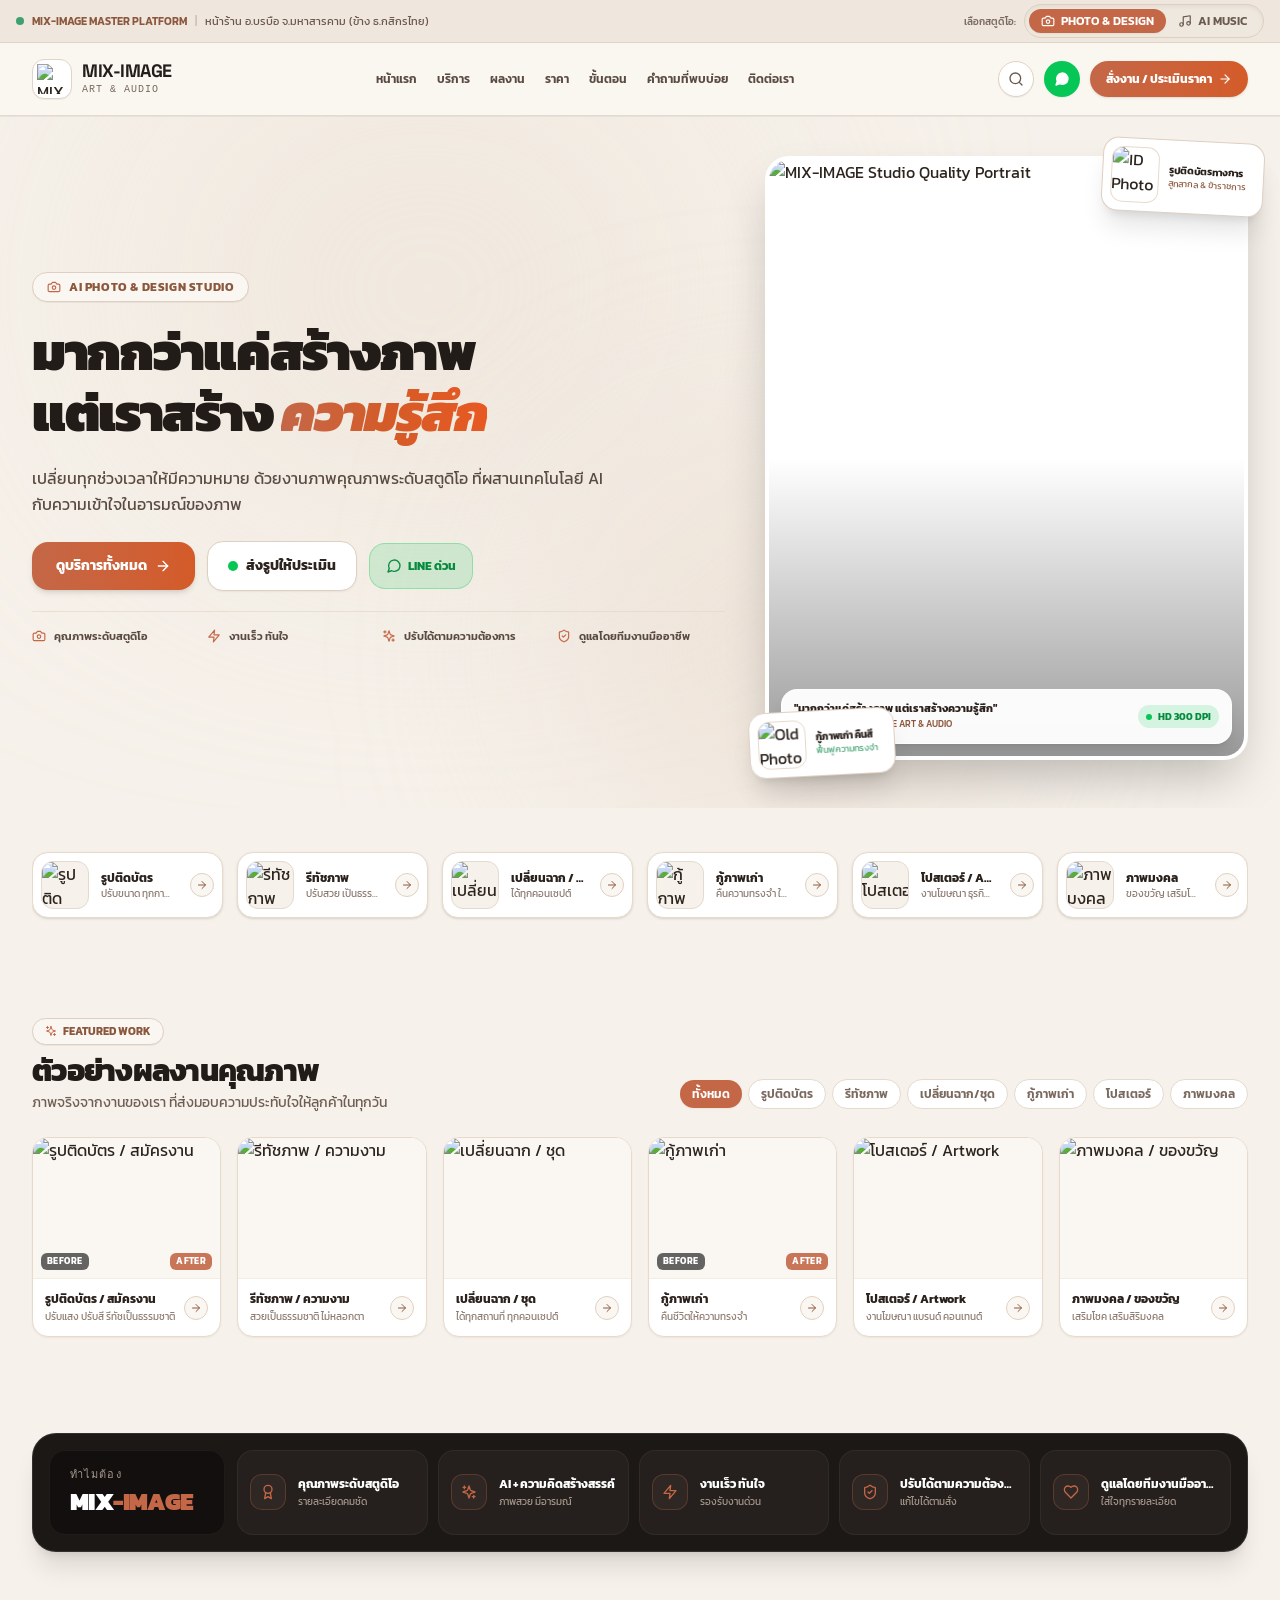
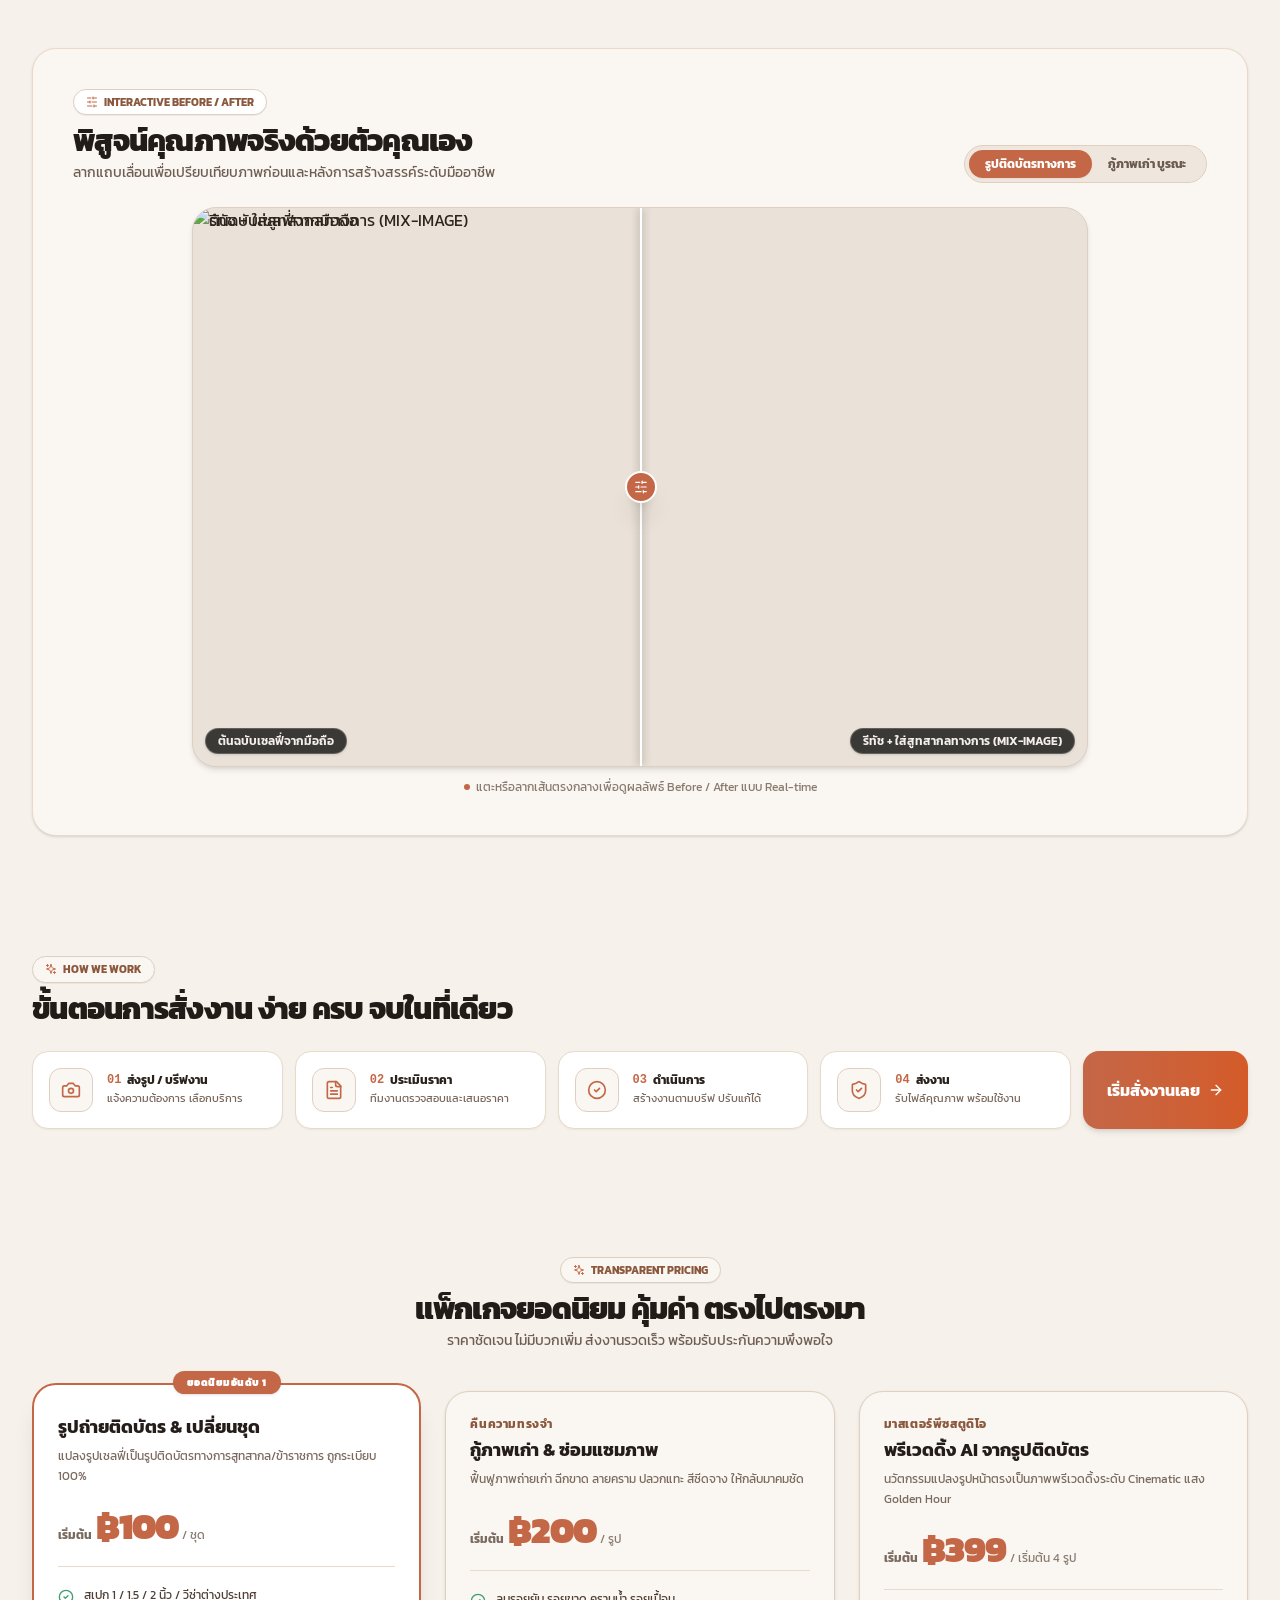
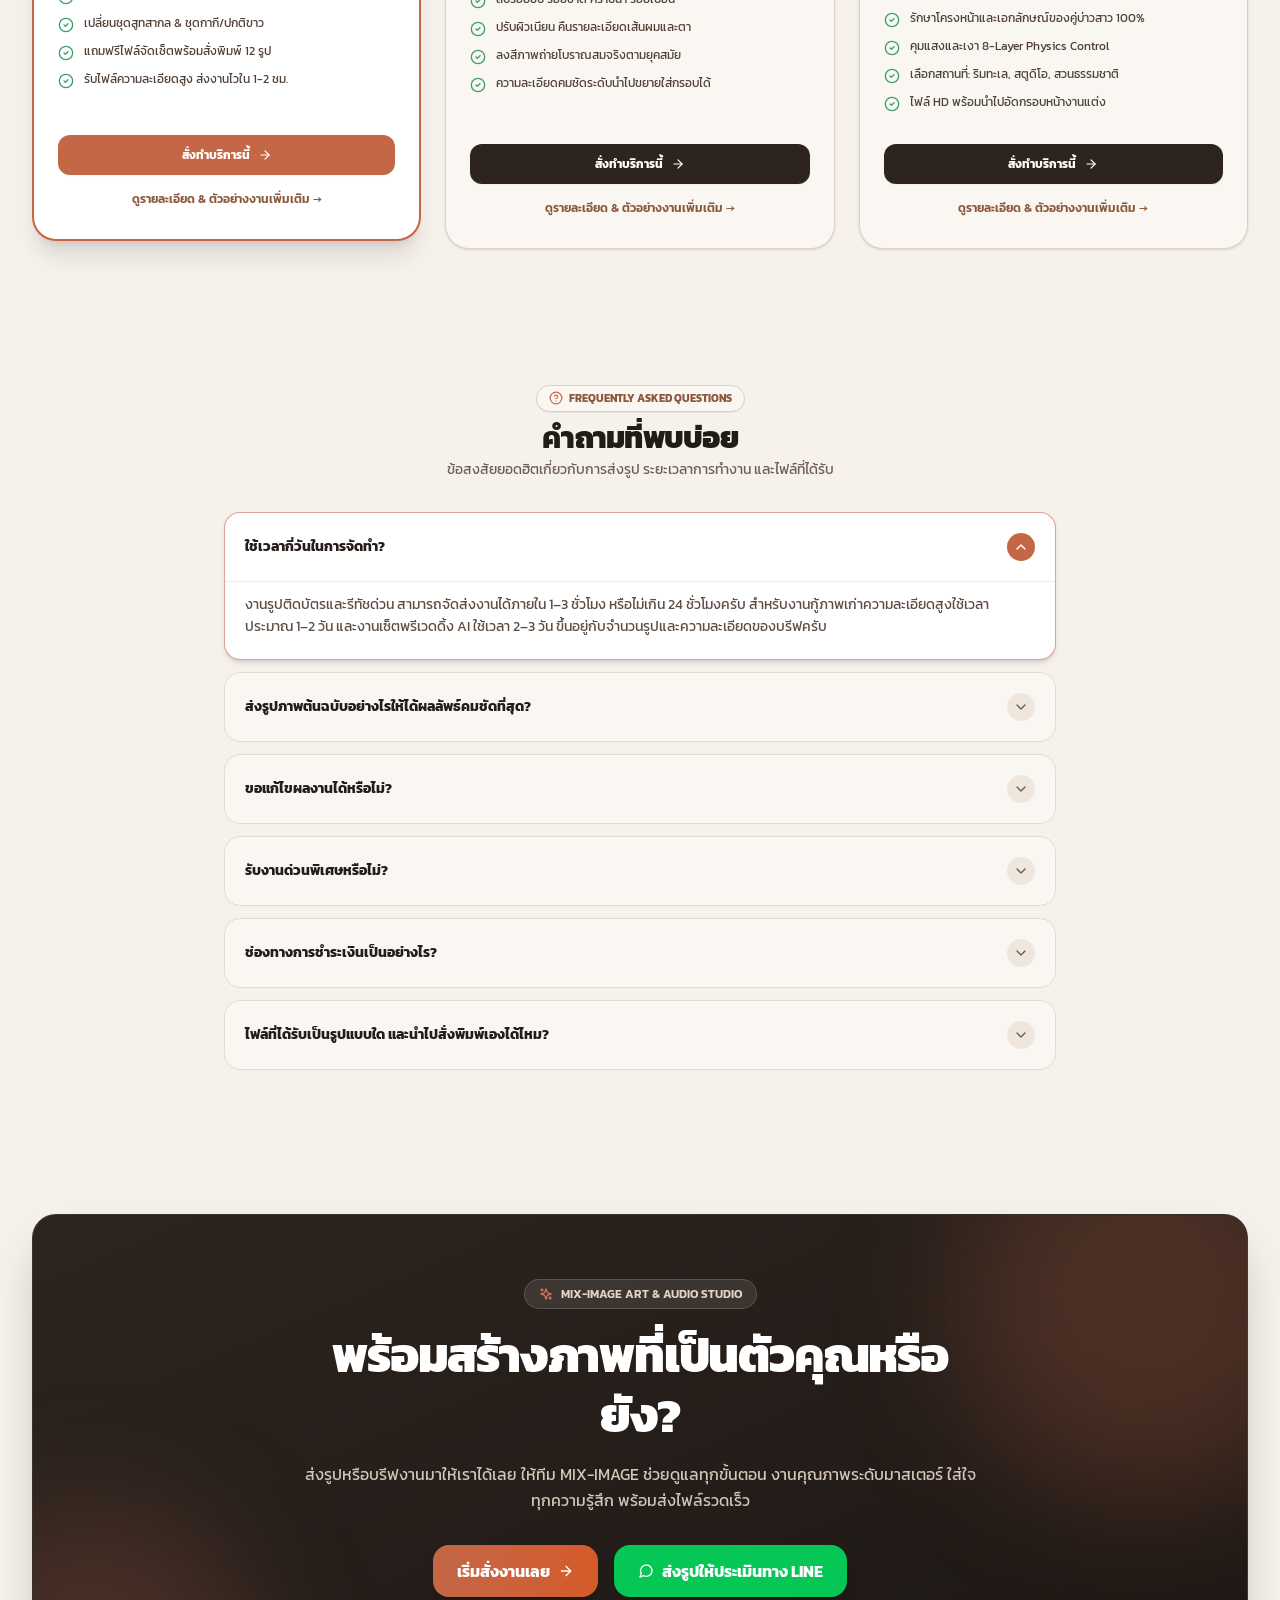
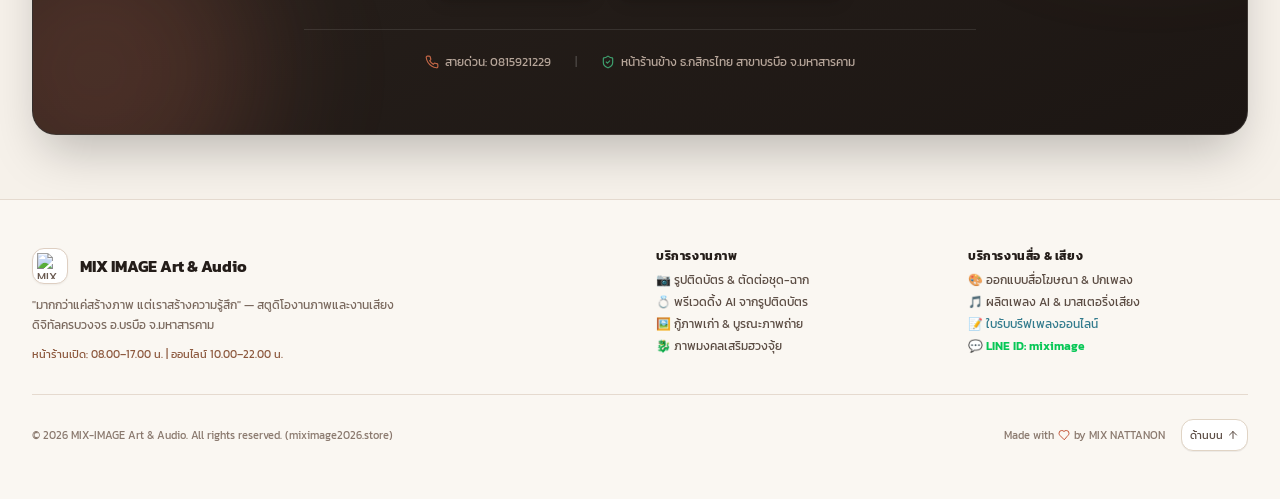
==== index.html @ 6b7f4806 "UI/UX Redesign: Master Brand, Photo & Design Warm Studio, Exposed Product Switcher, Mobile Bottom Na" ====
<!doctype html>
<html lang="th" class="scroll-smooth">
  <head>
    <meta charset="UTF-8" />
    <meta name="viewport" content="width=device-width, initial-scale=1.0" />
    <link rel="icon" type="image/png" href="/favicon.png" />
    <link rel="canonical" href="https://miximage2026.store/" />
    
    <!-- Google tag (gtag.js) -->
    <script async src="https://www.googletagmanager.com/gtag/js?id=G-PFB9WFQ5WP"></script>
    <script>
      window.dataLayer = window.dataLayer || [];
      function gtag(){dataLayer.push(arguments);}
      gtag('js', new Date());

      gtag('config', 'G-PFB9WFQ5WP');
    </script>
    
    <title>MIX-IMAGE Art & Audio | รูปติดบัตร รีทัช กู้ภาพเก่า ทำเพลง AI</title>
    <meta
      name="description"
      content="MIX-IMAGE Art & Audio รับทำรูปติดบัตรออนไลน์ รีทัช กู้ภาพเก่า เปลี่ยนฉาก เปลี่ยนชุด ภาพมงคล ปกเพลง และทำเพลง AI เชิงพาณิชย์ 100% โดย มิก ณัฐนนท์ อ.บรบือ จ.มหาสารคาม"
    />
    <meta
      name="keywords"
      content="รูปติดบัตรออนไลน์, รีทัชภาพ, กู้ภาพเก่า, เปลี่ยนฉาก, เปลี่ยนชุด, ภาพมงคล, ปกเพลง, ทำเพลง AI, MIX-IMAGE Art & Audio, มิก ณัฐนนท์"
    />
    <meta name="author" content="ณัฐนนท์ วงศ์กาไสย (MIX NATTANON)" />

    <!-- Open Graph / Facebook -->
    <meta property="og:type" content="website" />
    <meta property="og:url" content="https://miximage2026.store/" />
    <meta property="og:title" content="MIX-IMAGE Art & Audio — ภาพสวยพร้อมขาย งานเสียงพร้อมใช้" />
    <meta
      property="og:description"
      content="รับทำรูปติดบัตรออนไลน์ รีทัช กู้ภาพเก่า ภาพมงคล ปกเพลง และเพลง AI พร้อมส่งไฟล์ออนไลน์ งานคุณภาพระดับมาสเตอร์"
    />
    <meta property="og:image" content="https://miximage2026.store/assets/mix-og-preview.jpg" />
    <meta property="og:image:secure_url" content="https://miximage2026.store/assets/mix-og-preview.jpg" />
    <meta property="og:image:type" content="image/jpeg" />
    <meta property="og:image:width" content="1200" />
    <meta property="og:image:height" content="630" />
    <meta property="og:image:alt" content="MIX-IMAGE Art & Audio สร้างภาพ แต่งรูป ทำเพลง AI" />

    <!-- Twitter -->
    <meta name="twitter:card" content="summary_large_image" />
    <meta name="twitter:title" content="MIX-IMAGE Art & Audio | รูปติดบัตร รีทัช กู้ภาพเก่า ทำเพลง AI" />
    <meta
      name="twitter:description"
      content="งานภาพพร้อมใช้ เริ่ม 100 บาท พร้อมบริการเพลง AI เชิงพาณิชย์ 100% ตามบรีฟ"
    />
    <meta name="twitter:image" content="https://miximage2026.store/assets/mix-og-preview.jpg" />

    <!-- Fonts -->
    <link rel="preconnect" href="https://fonts.googleapis.com" />
    <link rel="preconnect" href="https://fonts.gstatic.com" crossorigin />
    <link
      href="https://fonts.googleapis.com/css2?family=Kanit:ital,wght@0,300;0,400;0,500;0,600;0,700;1,300;1,400&family=Space+Grotesk:wght@400;500;600;700&display=swap"
      rel="stylesheet"
    />

    <!-- Google tag (gtag.js) -->
    <script async src="https://www.googletagmanager.com/gtag/js?id=G-7B8QKTYGMJ"></script>
    <script>
      window.dataLayer = window.dataLayer || [];
      function gtag(){dataLayer.push(arguments);}
      gtag('js', new Date());
      gtag('config', 'G-7B8QKTYGMJ');
    </script>

    <!-- Schema.org Local Business & Studio Structured Data -->
    <script type="application/ld+json">
    {
      "@context": "https://schema.org",
      "@type": "LocalBusiness",
      "name": "MIX IMAGE Art & Audio Studio",
      "alternateName": "ร้านถ่ายเอกสารพิศ บรบือ",
      "image": "https://miximage2026.store/assets/mix-og-preview.jpg",
      "logo": "https://miximage2026.store/assets/logo-m-solid.png",
      "@id": "https://miximage2026.store/#studio",
      "url": "https://miximage2026.store",
      "telephone": "+66815912129",
      "priceRange": "฿100 - ฿4900",
      "address": {
        "@type": "PostalAddress",
        "streetAddress": "ข้าง ธนาคารกสิกรไทย สาขาบรบือ",
        "addressLocality": "อำเภอบรบือ",
        "addressRegion": "มหาสารคาม",
        "postalCode": "44130",
        "addressCountry": "TH"
      },
      "geo": {
        "@type": "GeoCoordinates",
        "latitude": 16.041440440179915,
        "longitude": 103.11919167575981
      },
      "openingHoursSpecification": [
        {
          "@type": "OpeningHoursSpecification",
          "dayOfWeek": ["Monday", "Tuesday", "Wednesday", "Thursday", "Friday", "Saturday", "Sunday"],
          "opens": "08:00",
          "closes": "17:00"
        }
      ],
      "sameAs": [
        "https://www.facebook.com/miximage2026/",
        "https://www.youtube.com/@MIXNATTANON",
        "https://line.me/ti/p/~miximage"
      ]
    }
    </script>
    <script type="module" crossorigin src="/assets/index-D6raomZl.js"></script>
    <link rel="stylesheet" crossorigin href="/assets/index-CEVVX1X1.css">
  </head>
  <body class="bg-neutral-950 text-neutral-100 font-['Kanit',sans-serif] antialiased selection:bg-amber-500 selection:text-black min-h-screen">
    <div id="root"></div>
  </body>
</html>
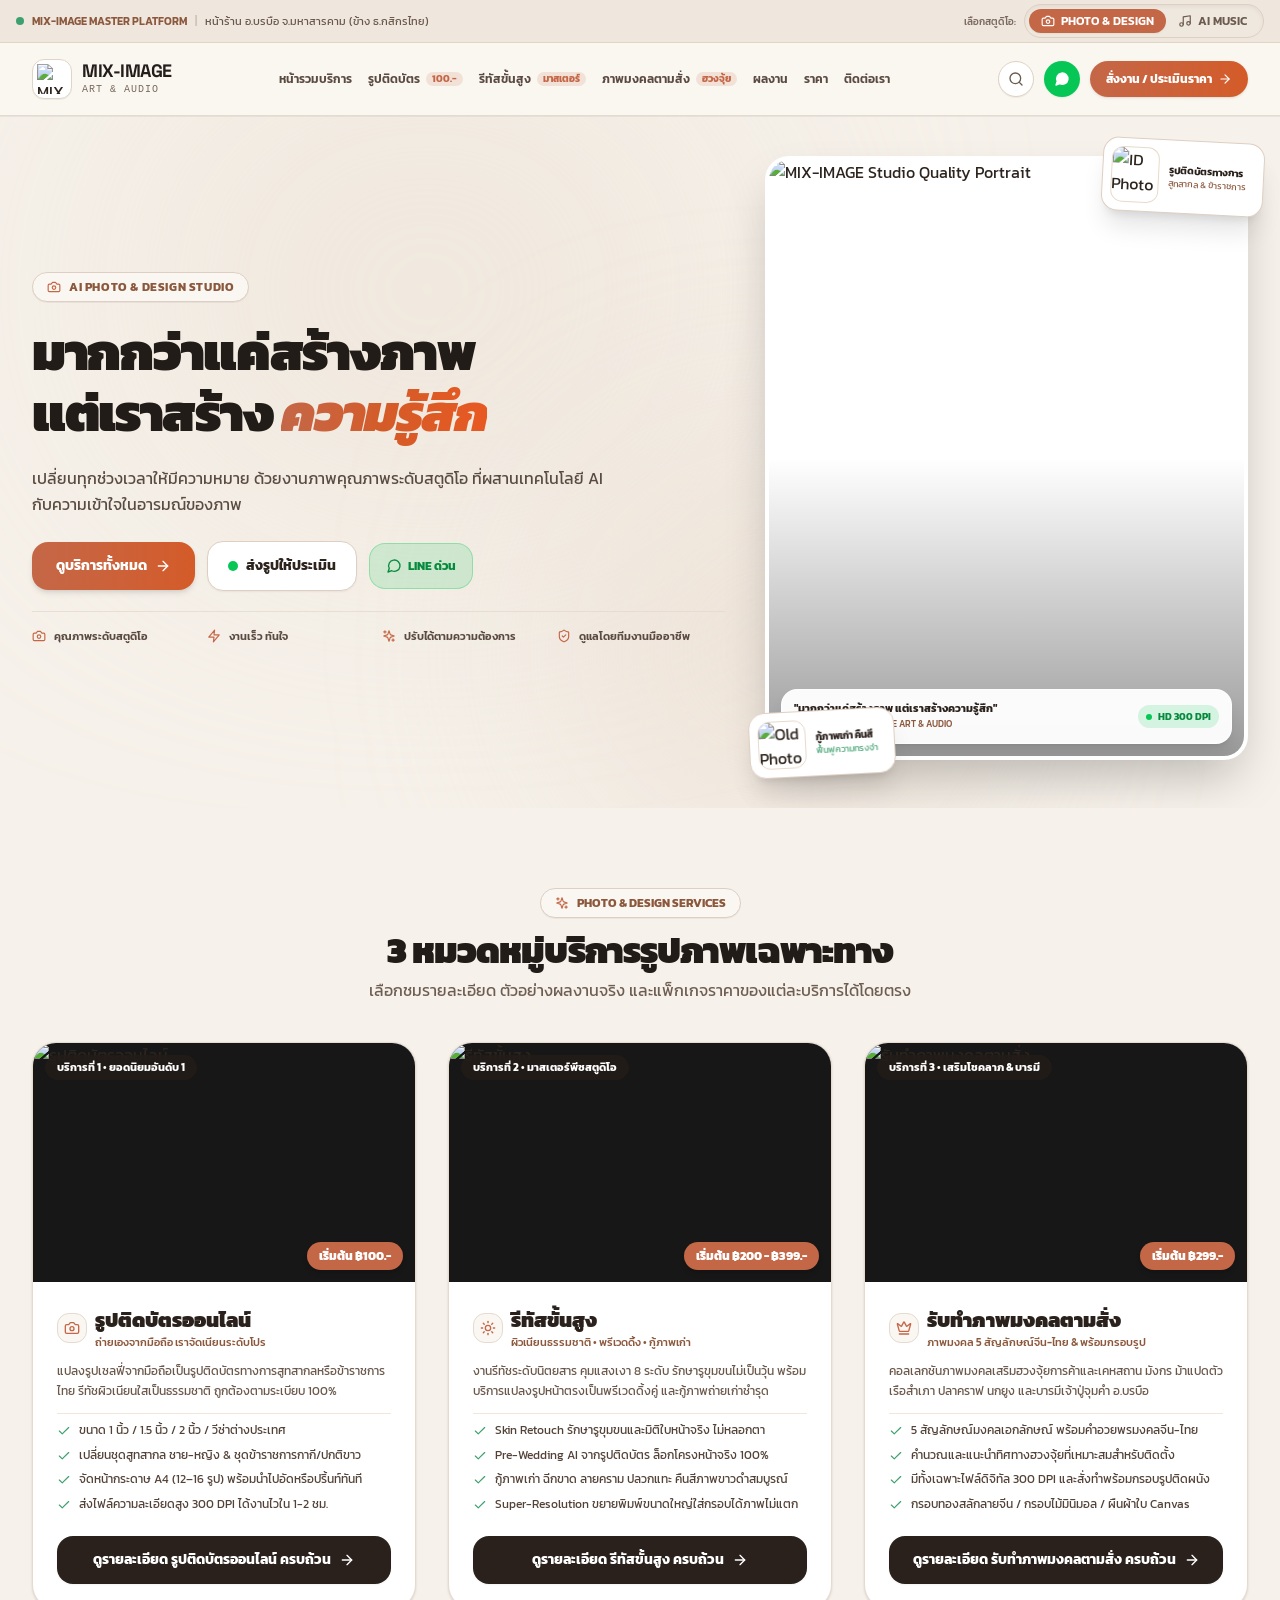
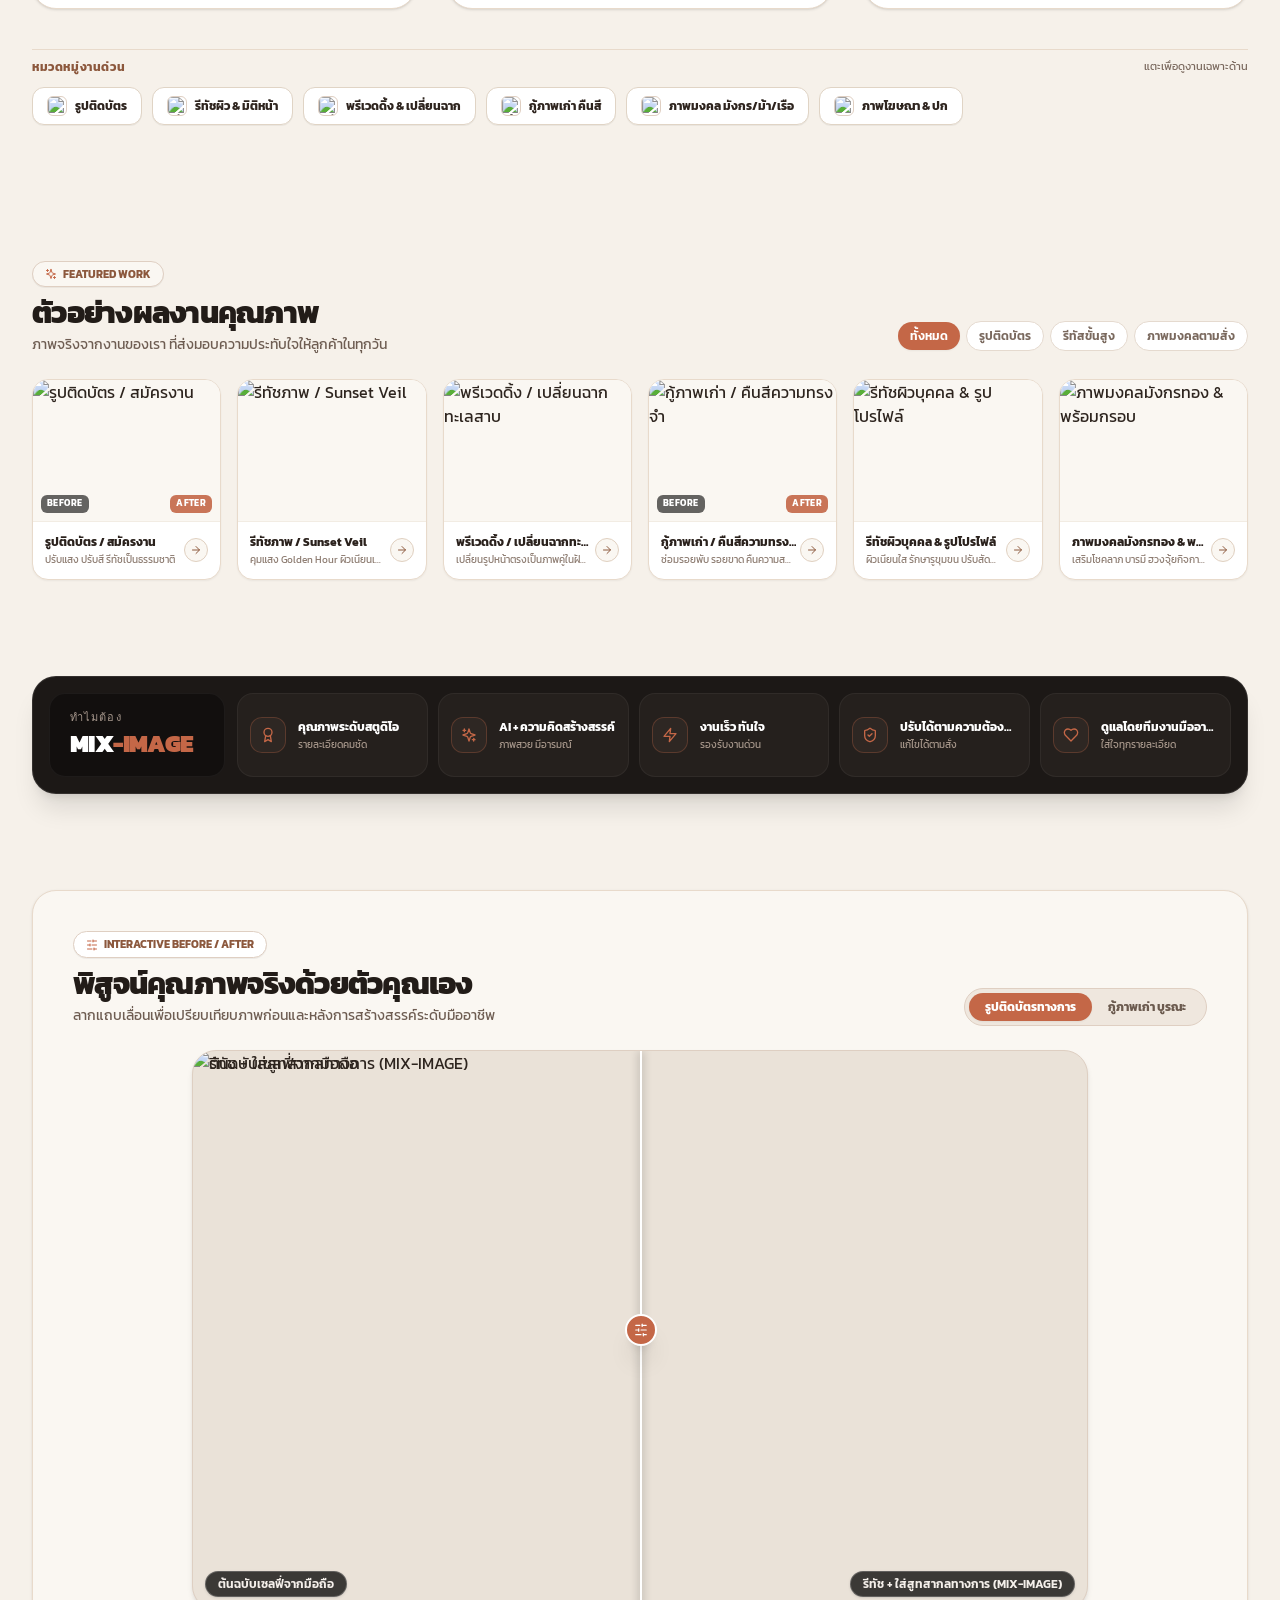
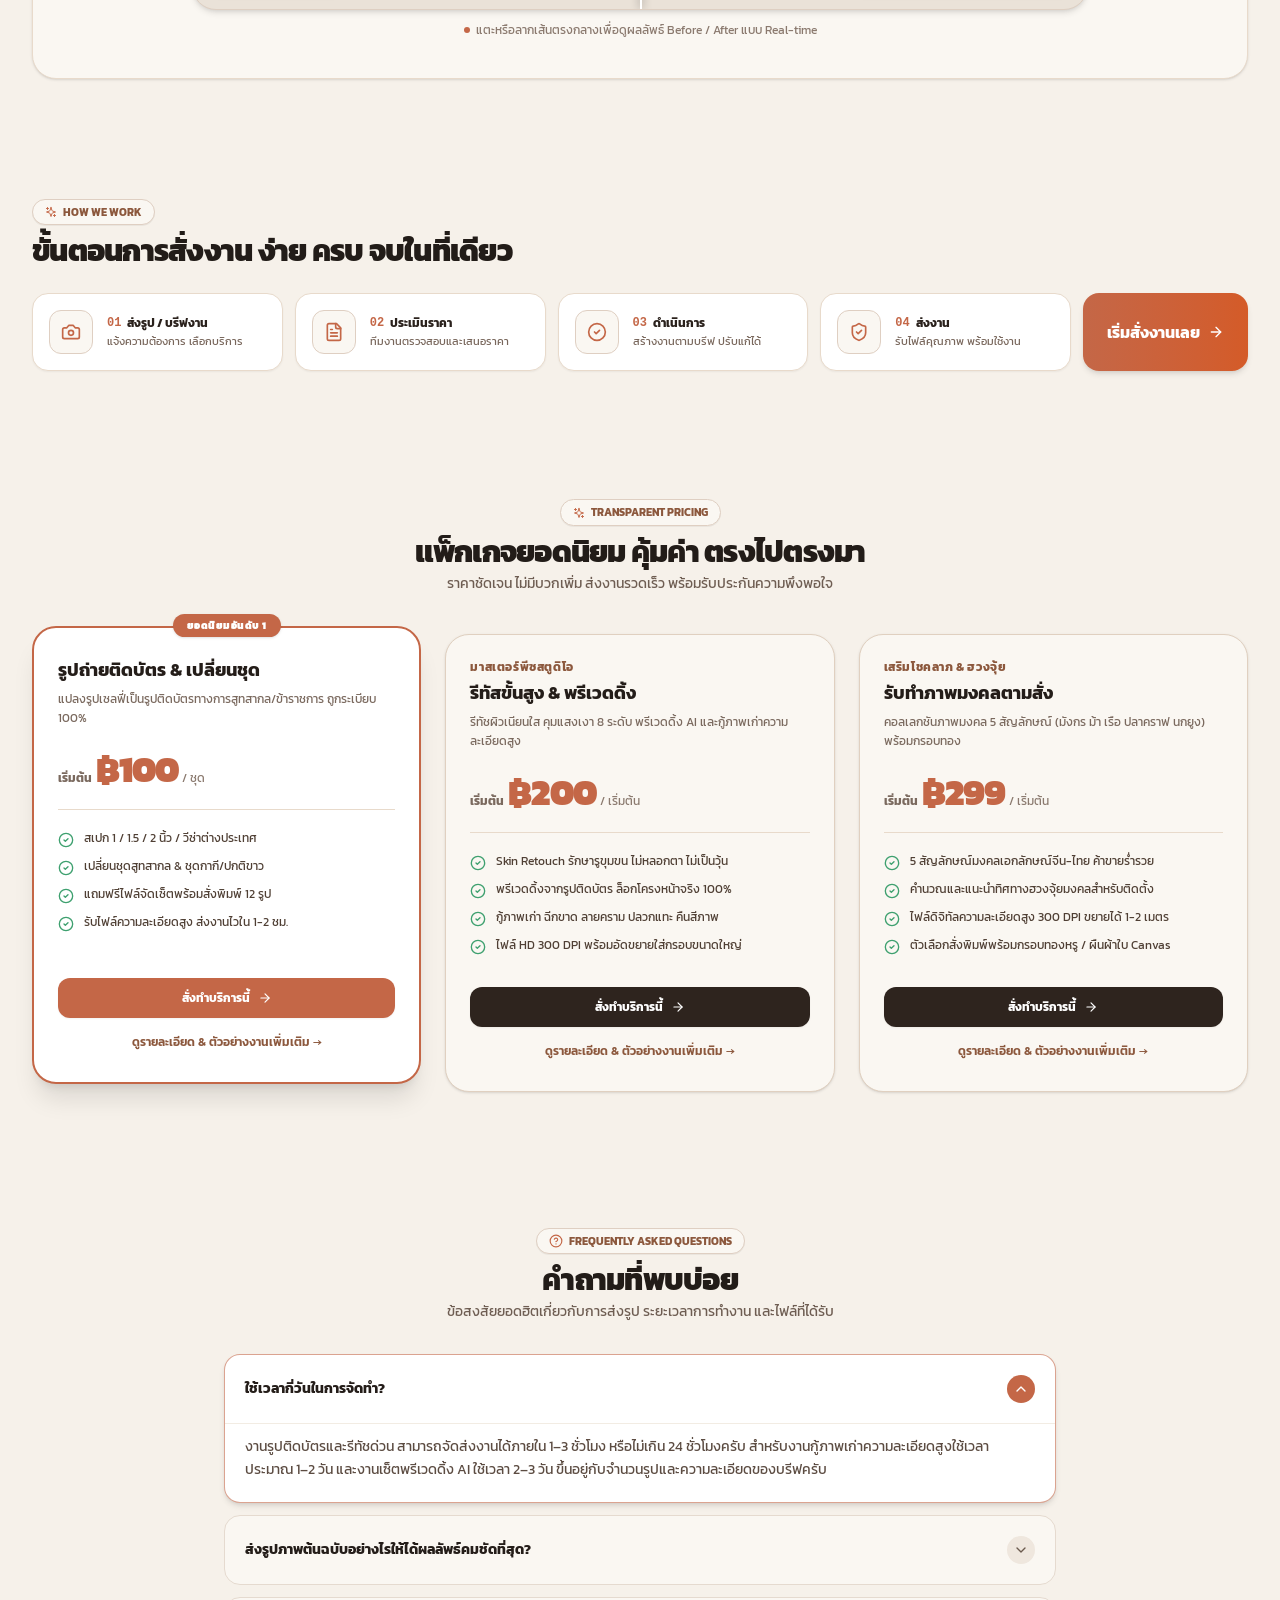
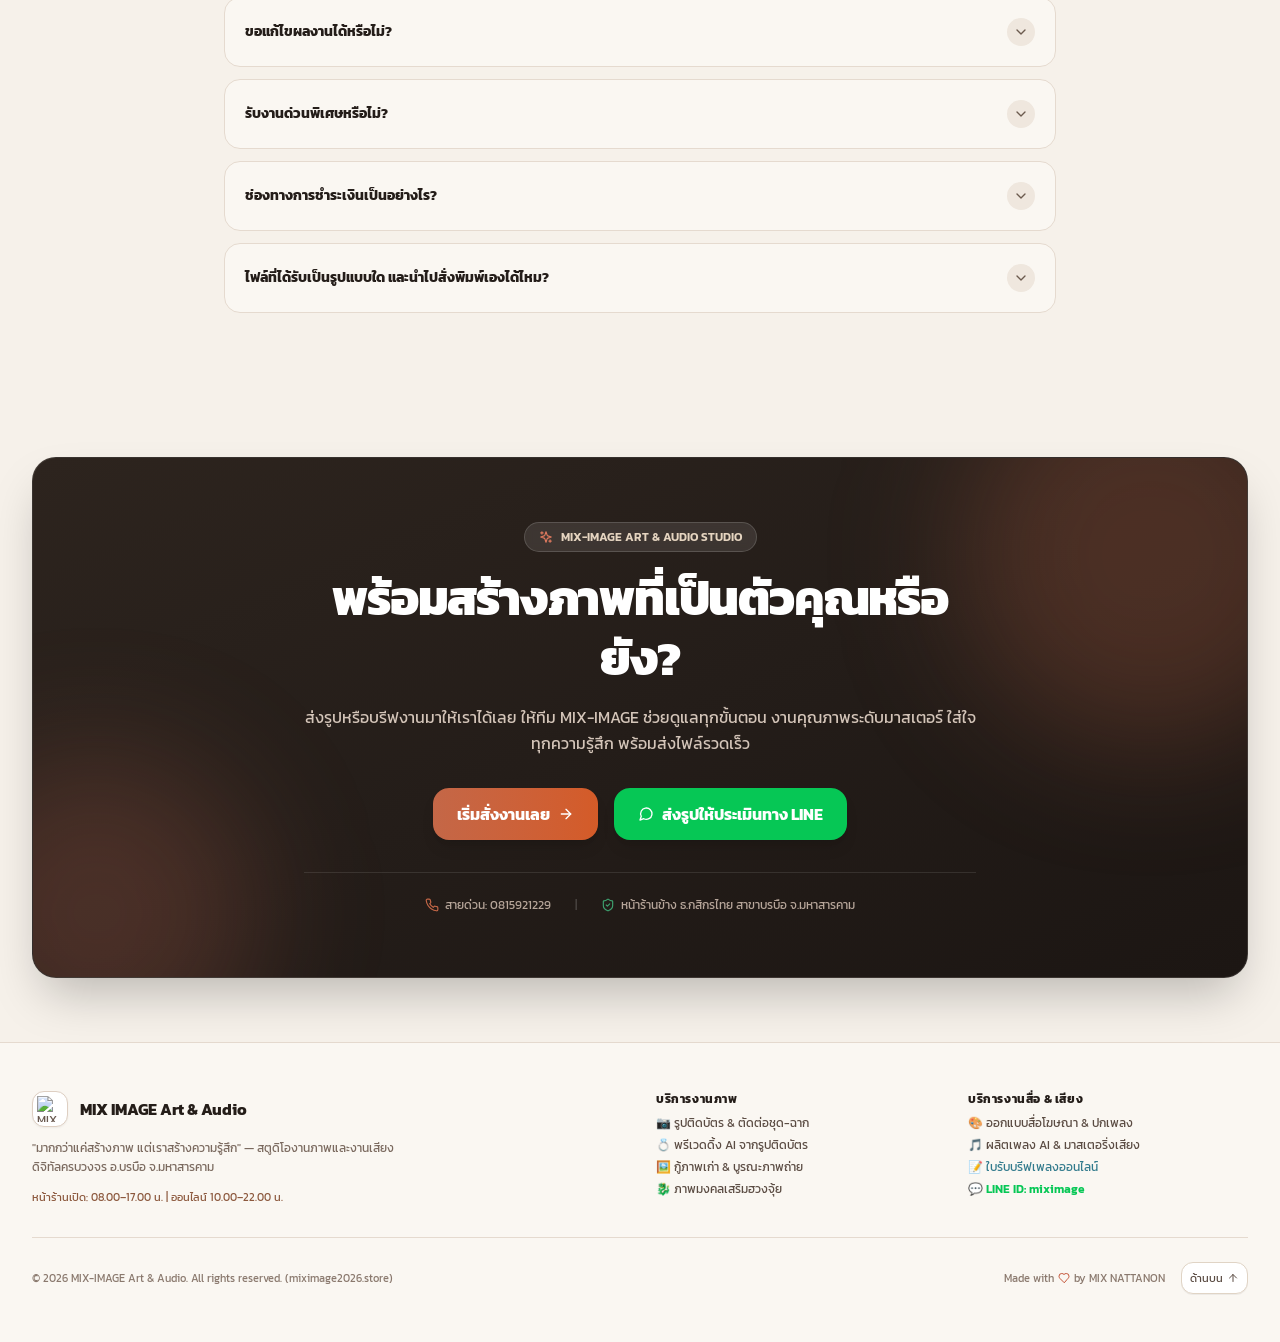
==== commit 3b609493: "UI/UX Redesign: Master Brand, Photo & Design Warm Studio, Exposed Product Switcher, Mobile Bottom Na" ====
--- a/index.html
+++ b/index.html
@@ -109,8 +109,8 @@
       ]
     }
     </script>
-    <script type="module" crossorigin src="/assets/index-D6raomZl.js"></script>
-    <link rel="stylesheet" crossorigin href="/assets/index-CEVVX1X1.css">
+    <script type="module" crossorigin src="/assets/index-CBvgroJ6.js"></script>
+    <link rel="stylesheet" crossorigin href="/assets/index-CZD-I6W2.css">
   </head>
   <body class="bg-neutral-950 text-neutral-100 font-['Kanit',sans-serif] antialiased selection:bg-amber-500 selection:text-black min-h-screen">
     <div id="root"></div>
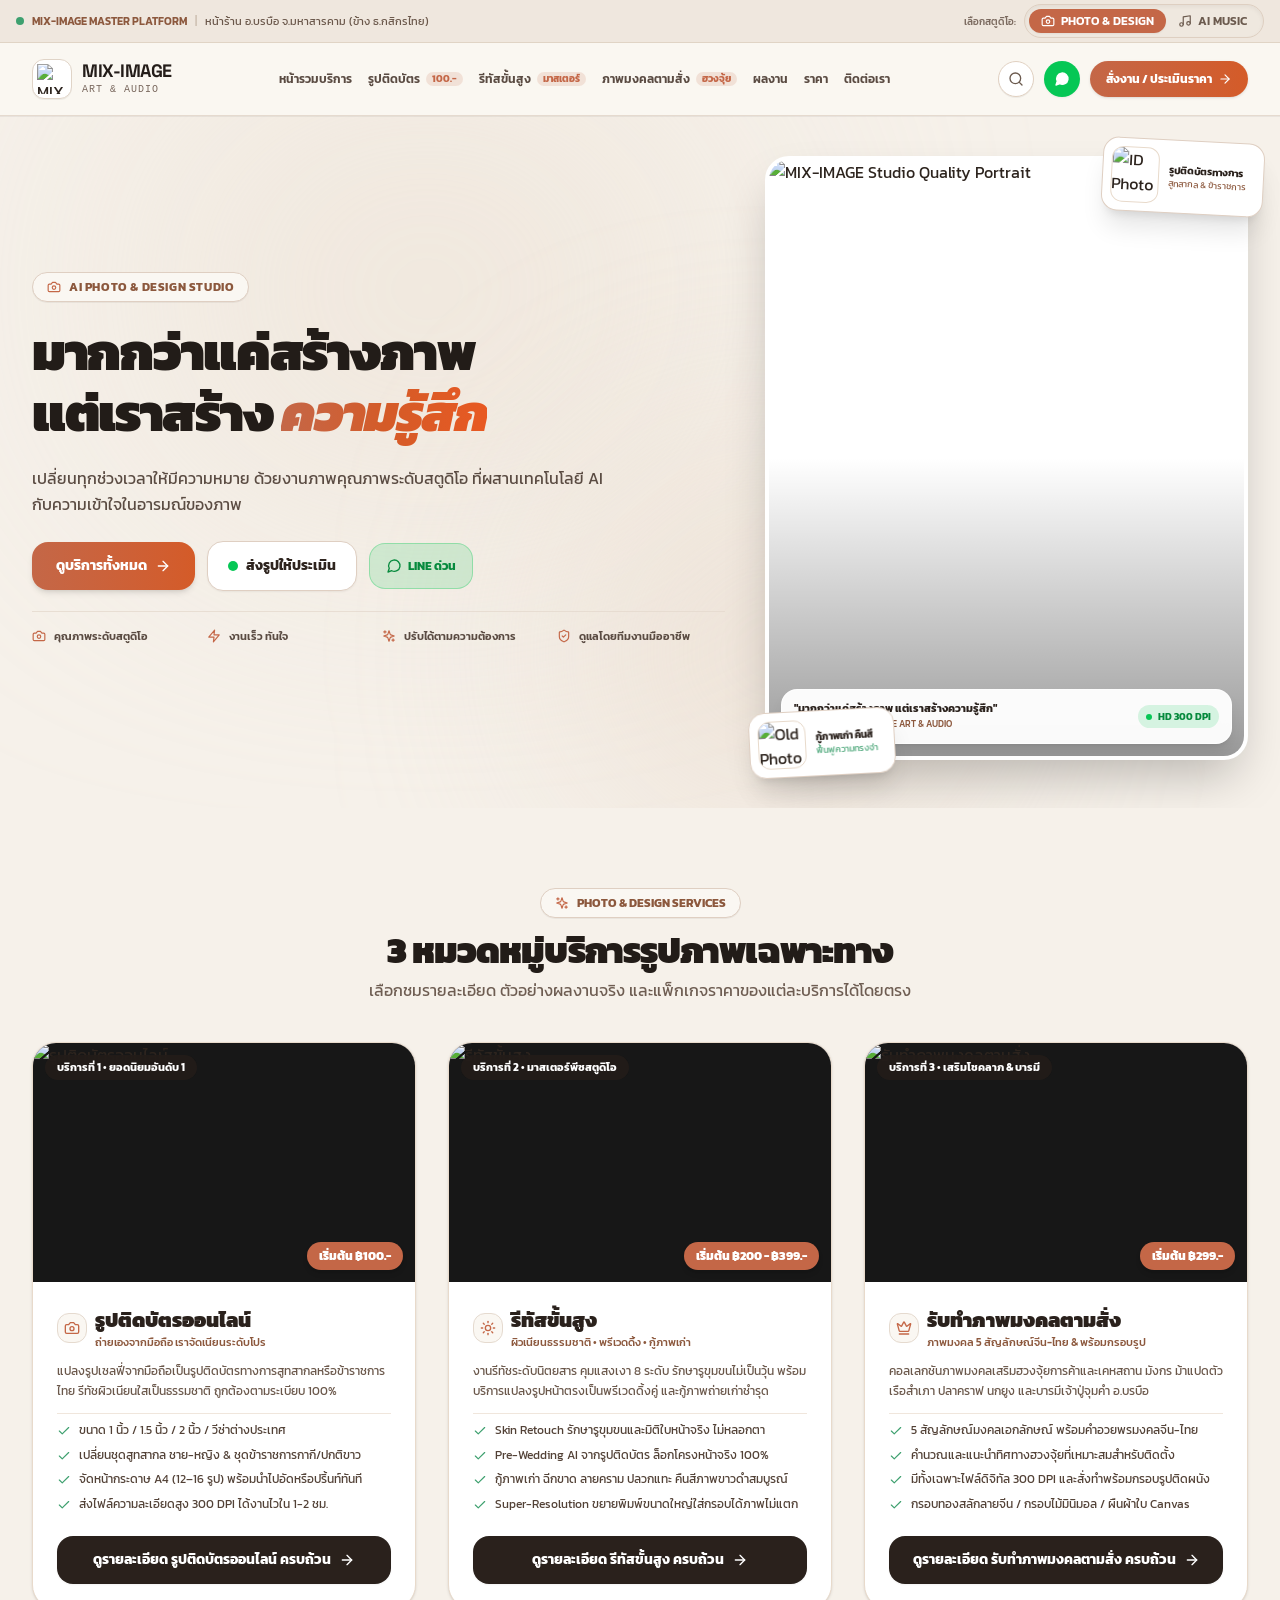
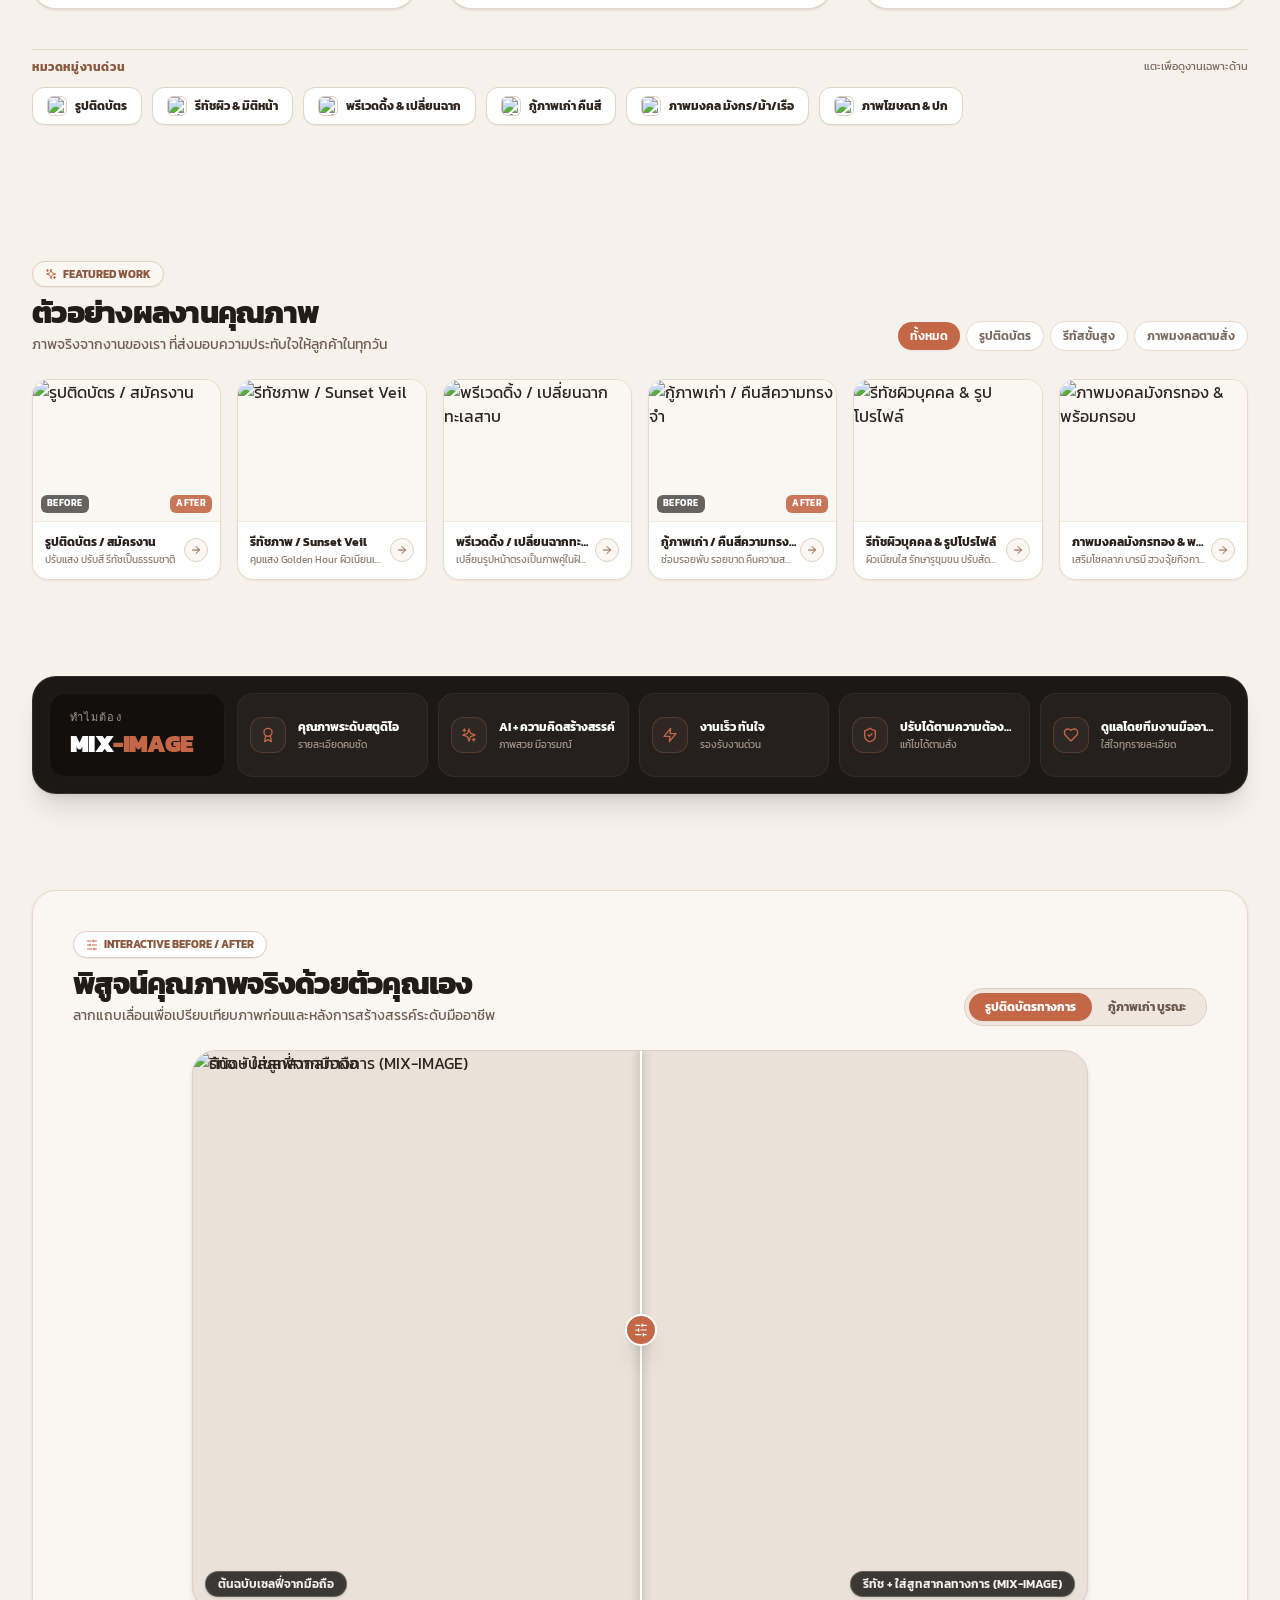
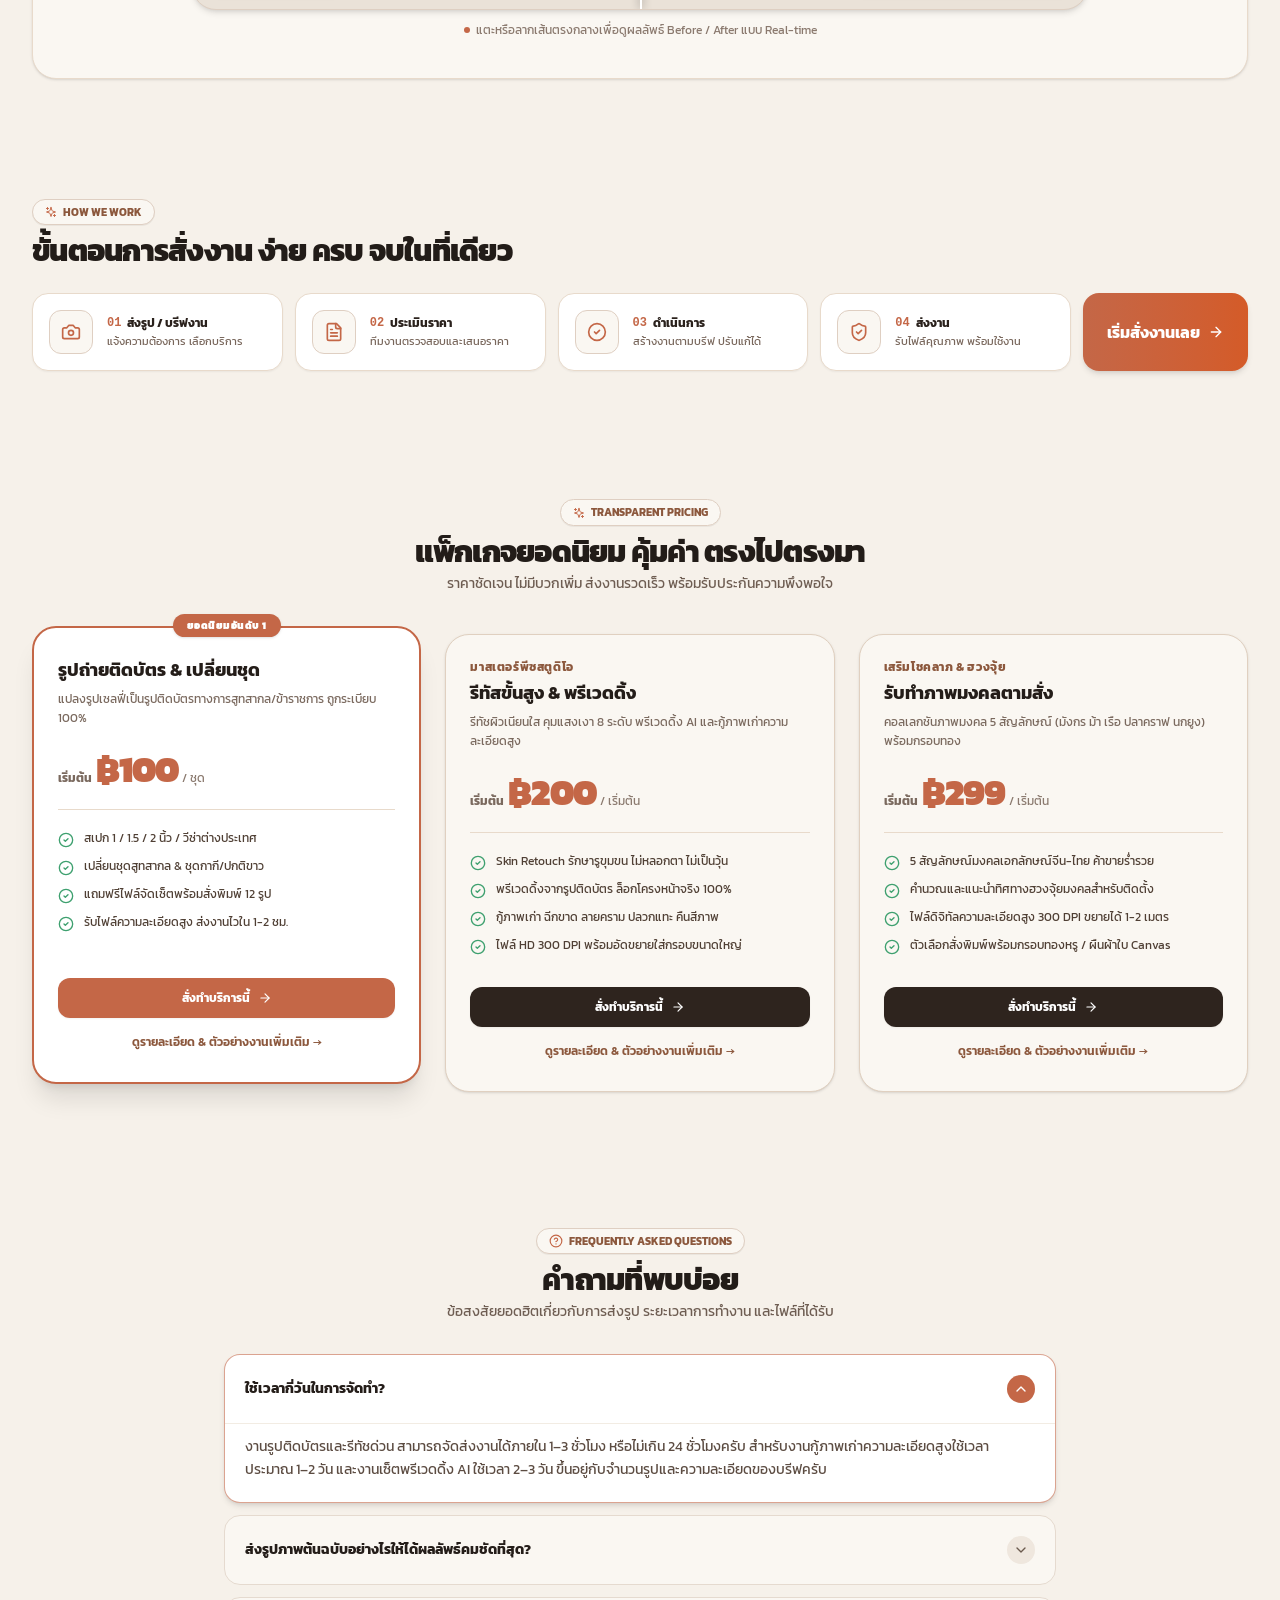
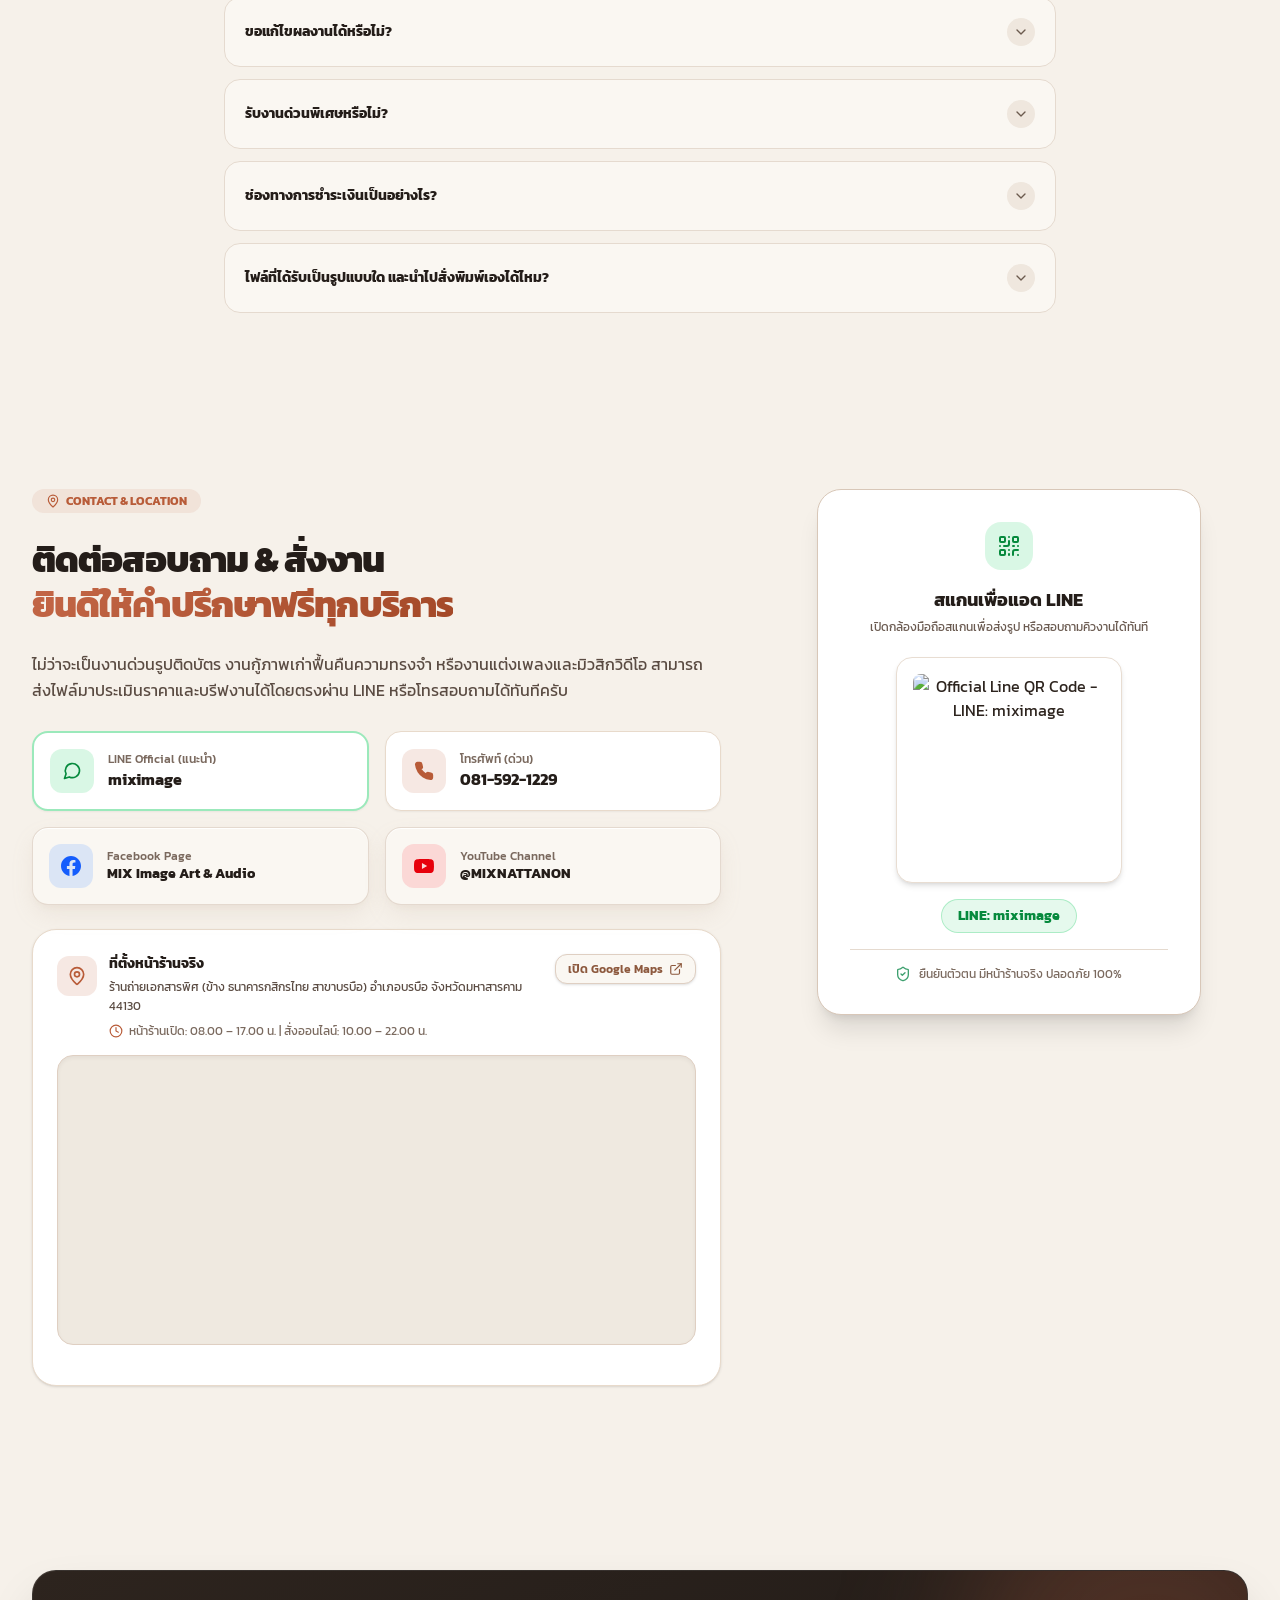
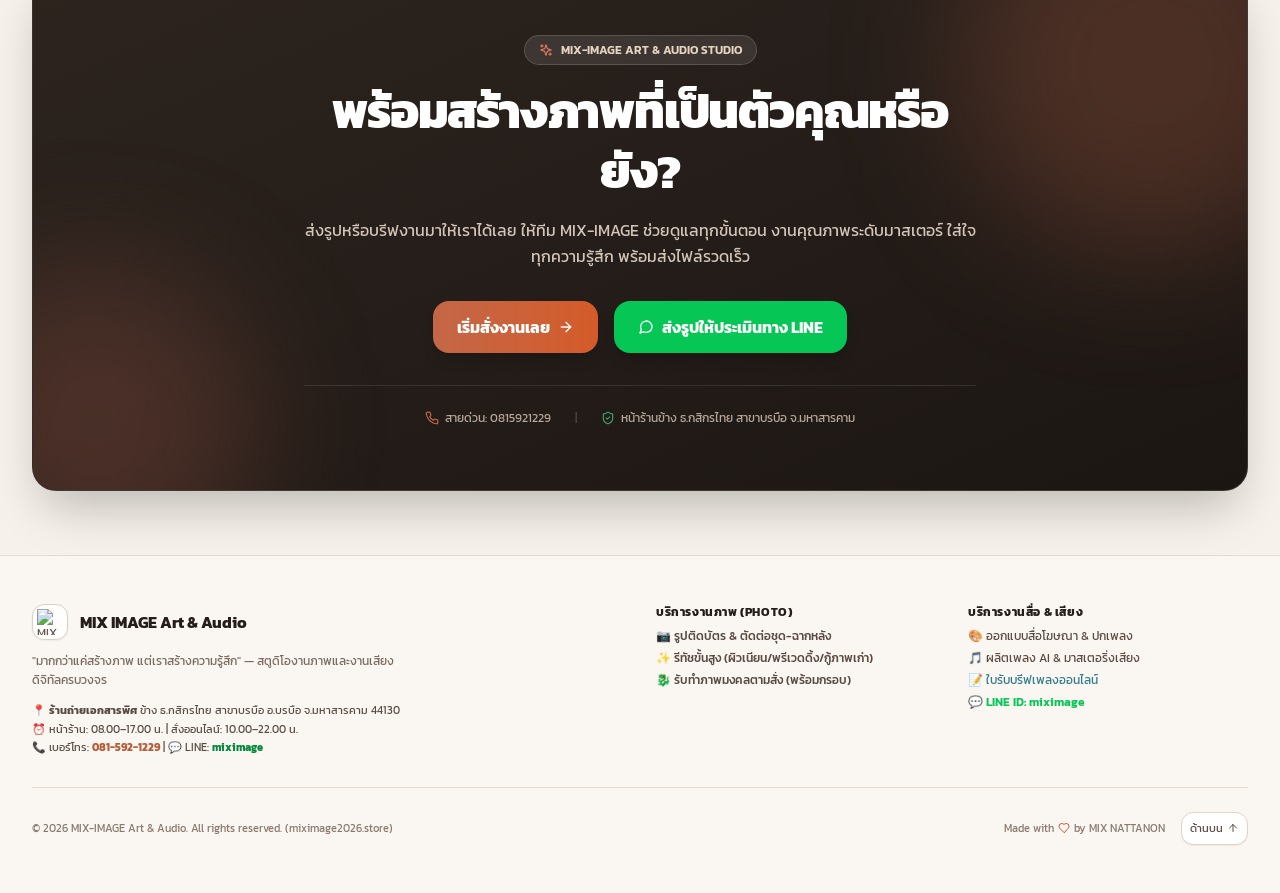
==== commit 81894ee2: "Restore bottom contact info (Google Map, Borabue store, LINE QR) & 3 photo pillars (id-photo, retouc" ====
--- a/index.html
+++ b/index.html
@@ -109,7 +109,7 @@
       ]
     }
     </script>
-    <script type="module" crossorigin src="/assets/index-CBvgroJ6.js"></script>
+    <script type="module" crossorigin src="/assets/index-CEzfNoiB.js"></script>
     <link rel="stylesheet" crossorigin href="/assets/index-CZD-I6W2.css">
   </head>
   <body class="bg-neutral-950 text-neutral-100 font-['Kanit',sans-serif] antialiased selection:bg-amber-500 selection:text-black min-h-screen">
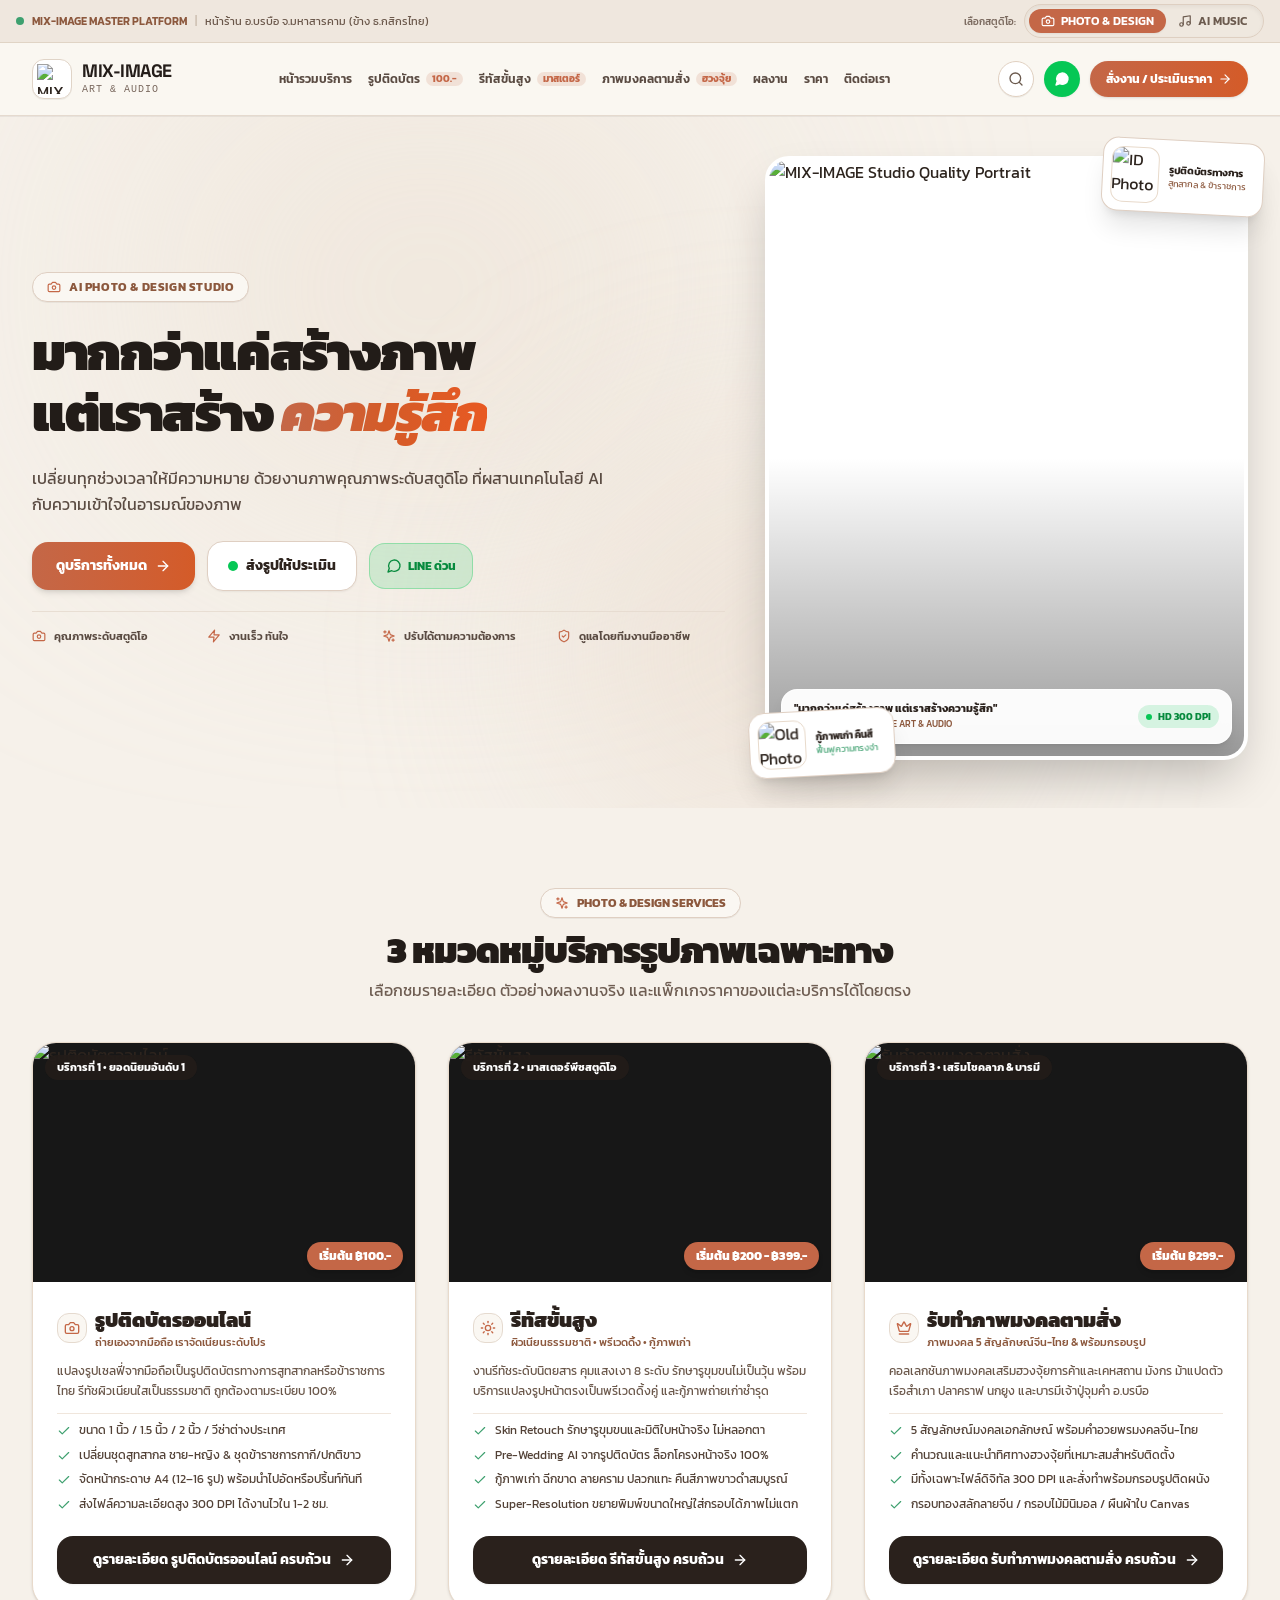
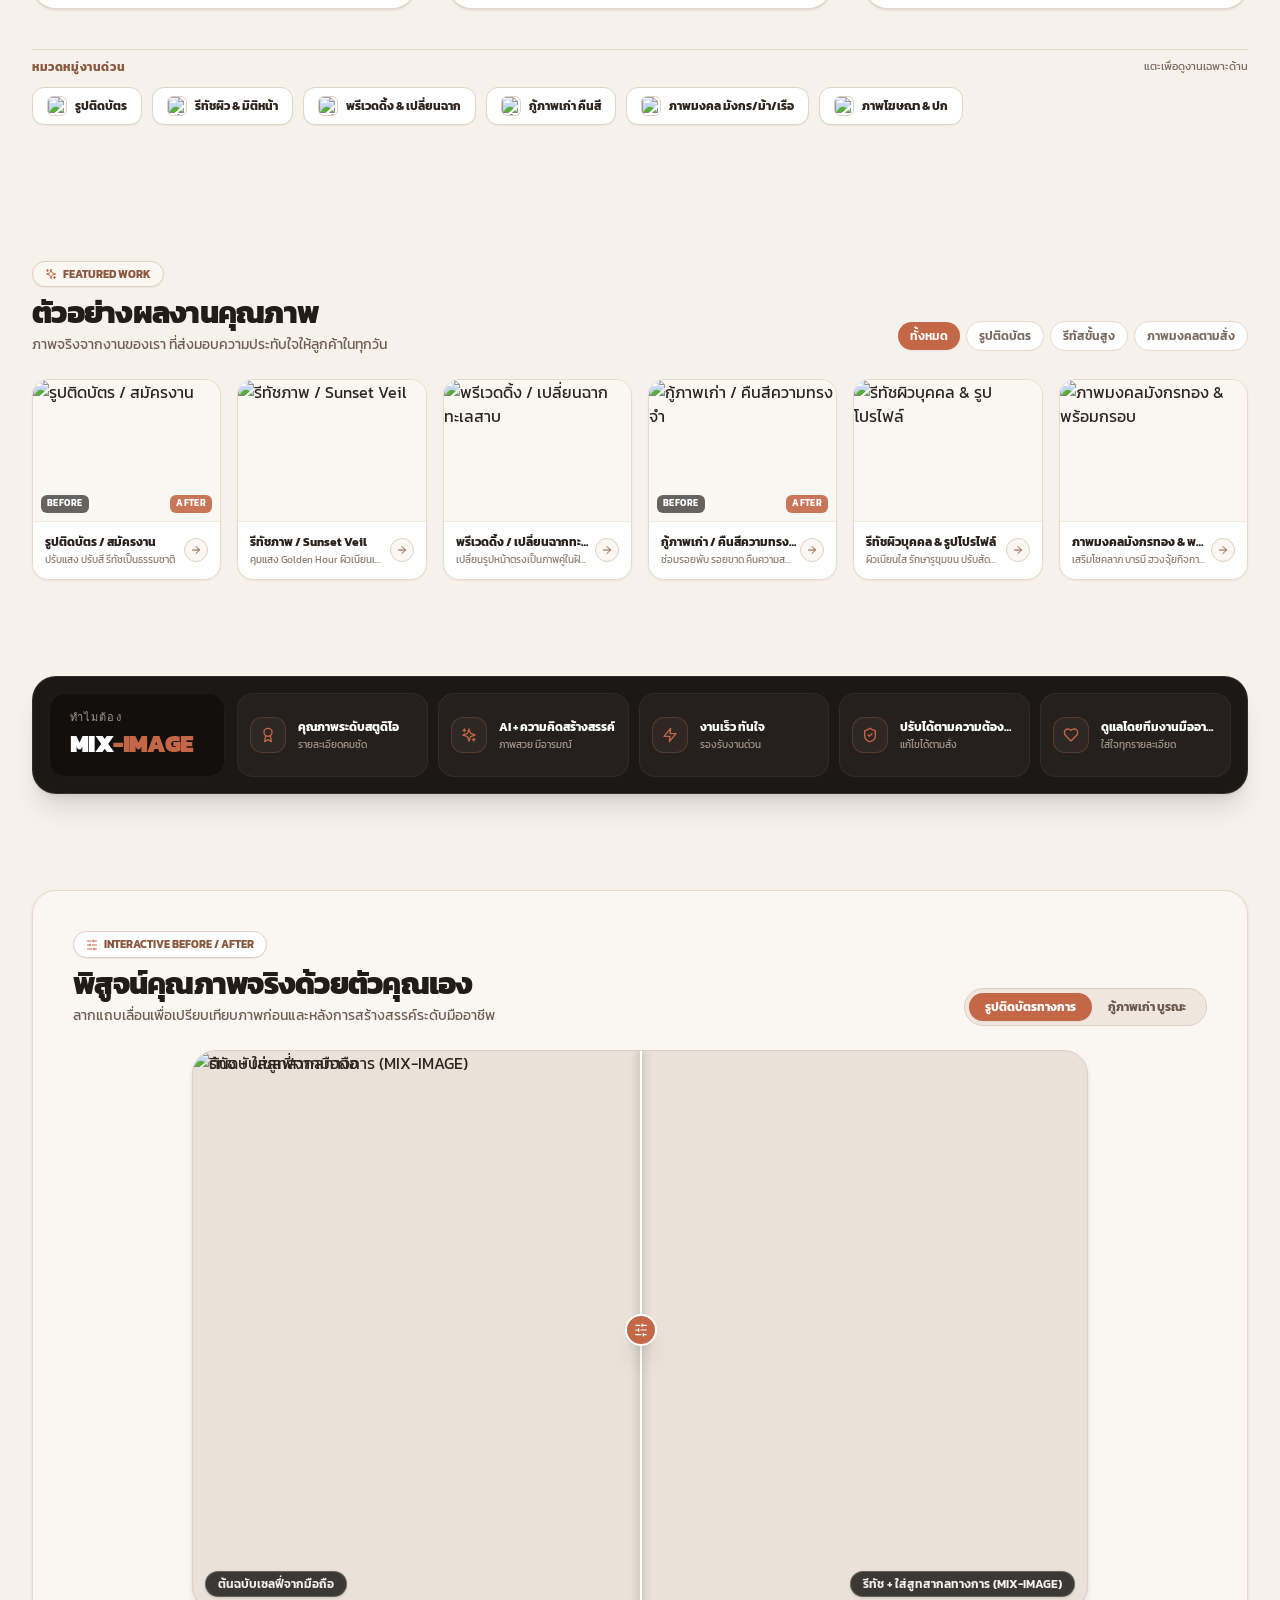
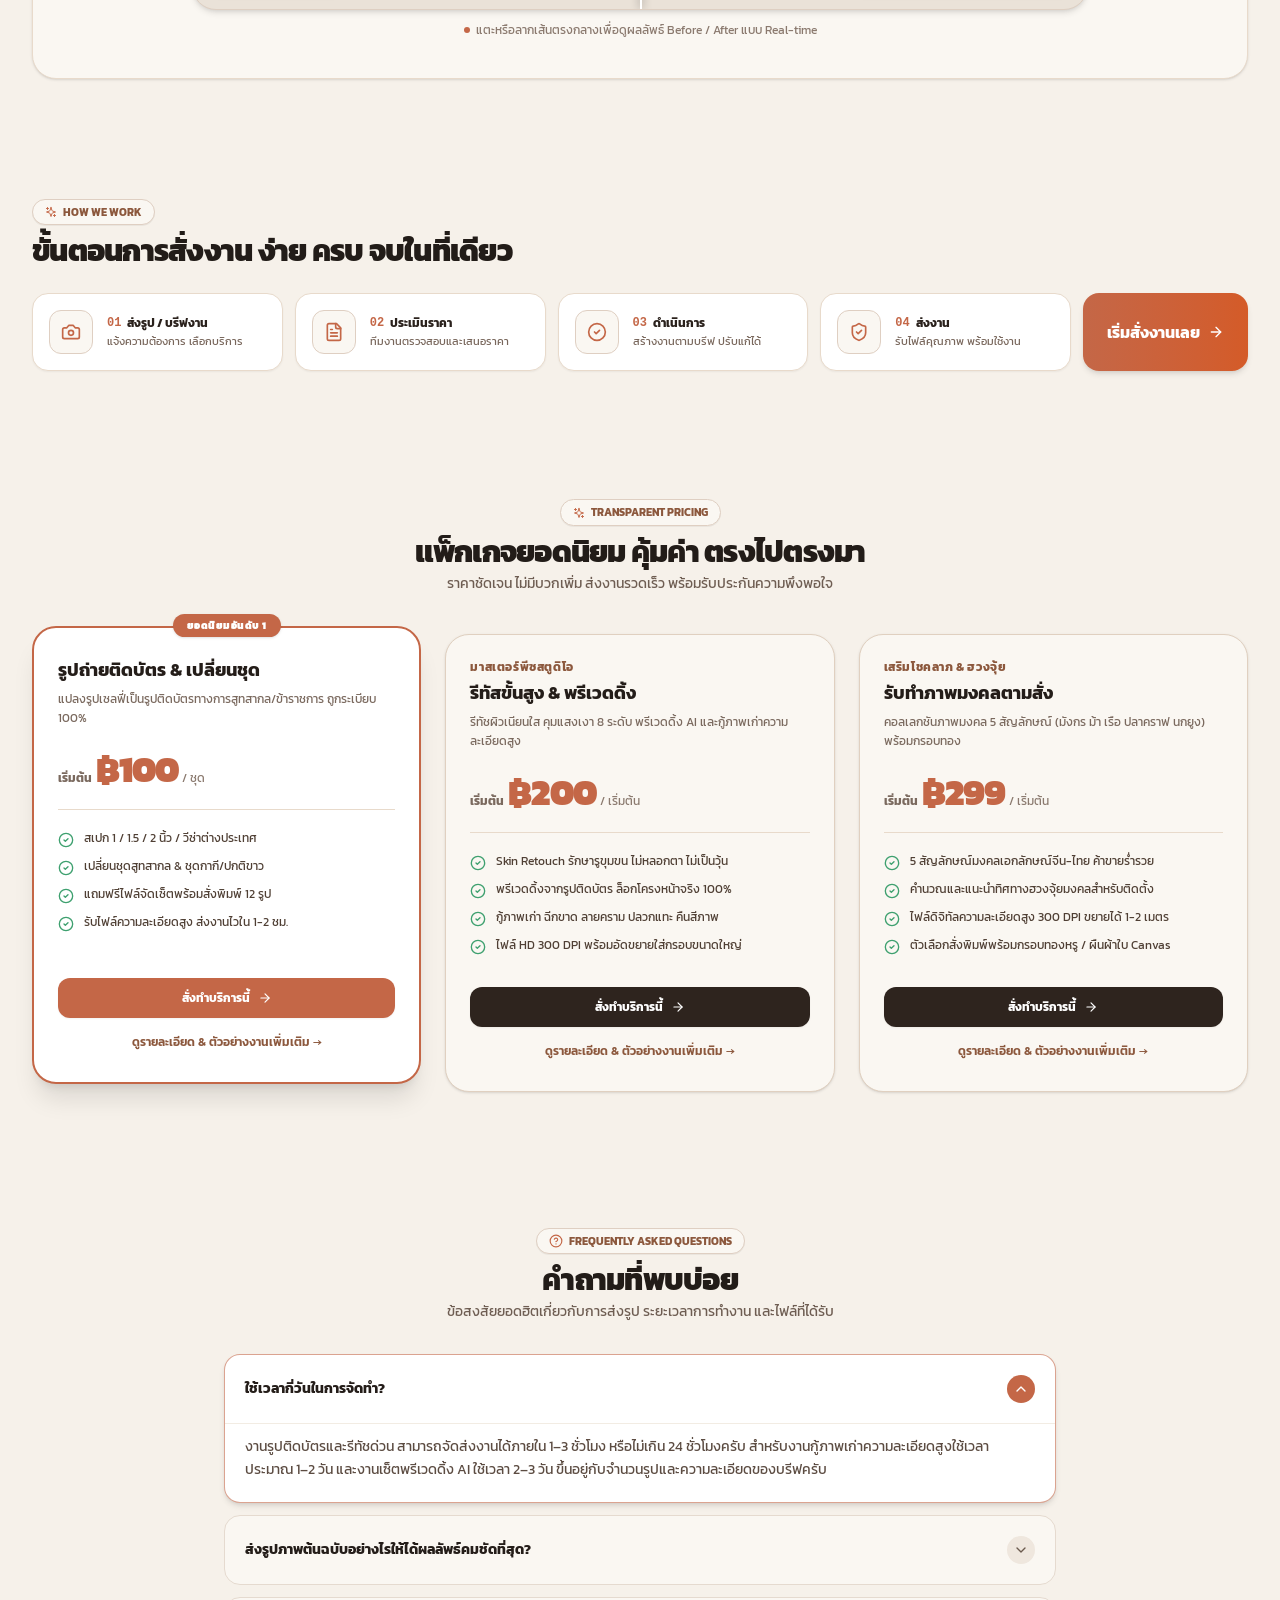
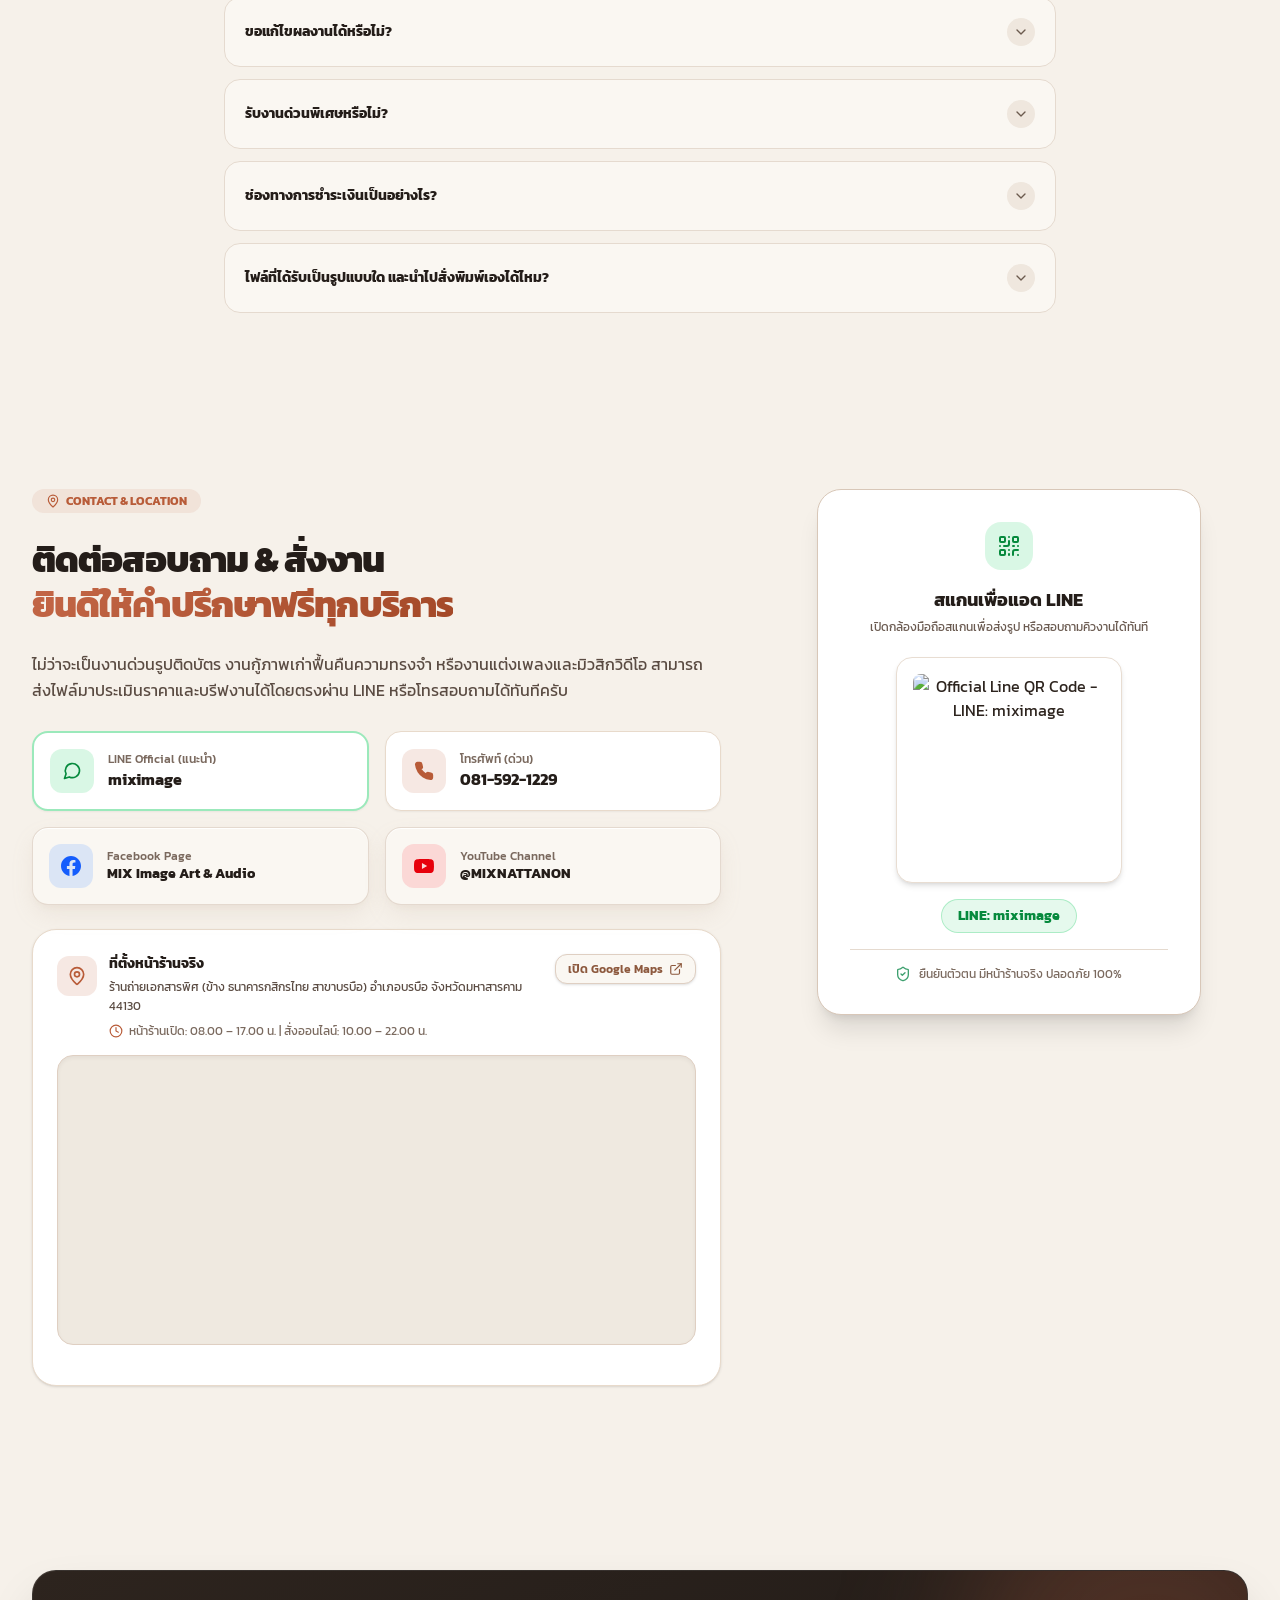
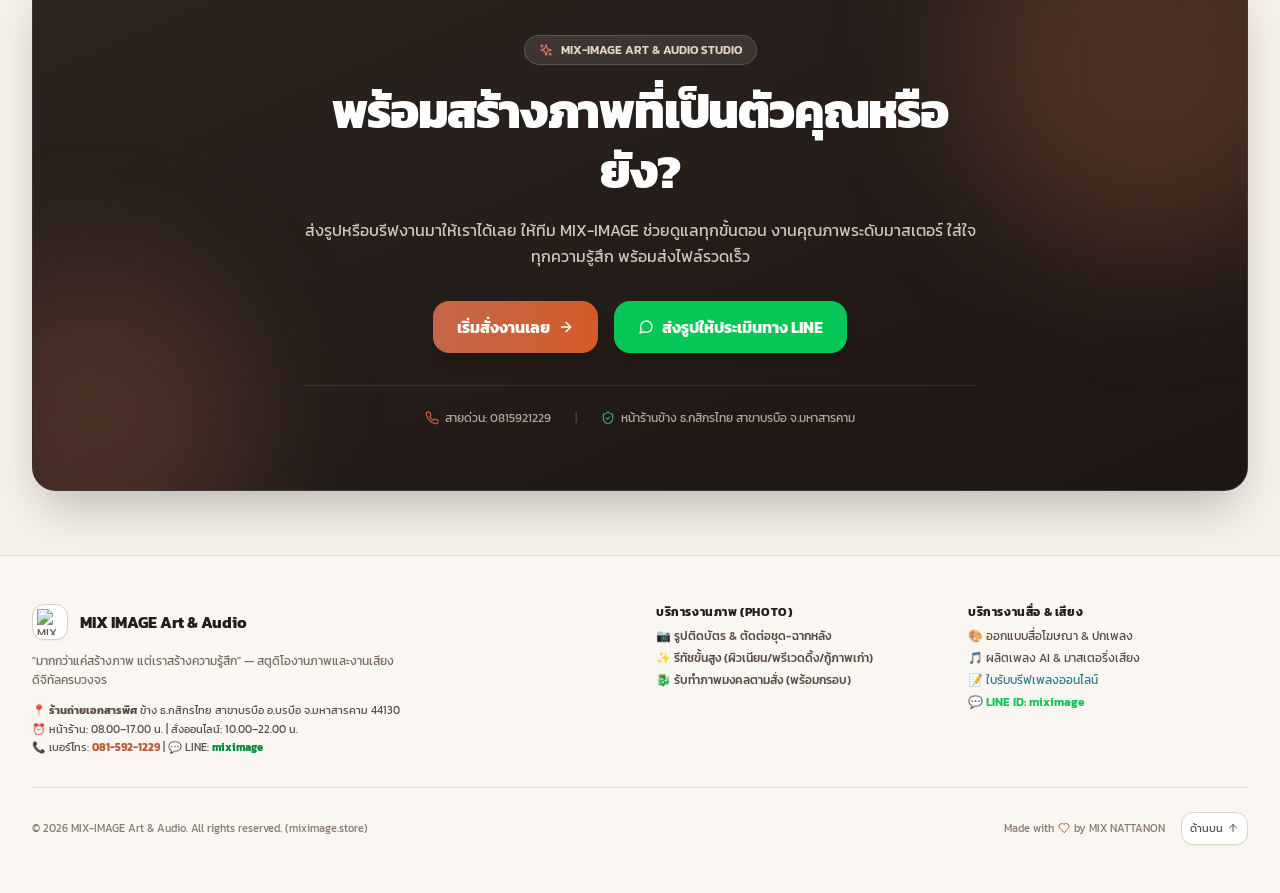
==== commit b9cba377: "Update all domain references to miximage.store" ====
--- a/index.html
+++ b/index.html
@@ -4,7 +4,7 @@
     <meta charset="UTF-8" />
     <meta name="viewport" content="width=device-width, initial-scale=1.0" />
     <link rel="icon" type="image/png" href="/favicon.png" />
-    <link rel="canonical" href="https://miximage2026.store/" />
+    <link rel="canonical" href="https://miximage.store/" />
     
     <!-- Google tag (gtag.js) -->
     <script async src="https://www.googletagmanager.com/gtag/js?id=G-PFB9WFQ5WP"></script>
@@ -29,14 +29,14 @@
 
     <!-- Open Graph / Facebook -->
     <meta property="og:type" content="website" />
-    <meta property="og:url" content="https://miximage2026.store/" />
+    <meta property="og:url" content="https://miximage.store/" />
     <meta property="og:title" content="MIX-IMAGE Art & Audio — ภาพสวยพร้อมขาย งานเสียงพร้อมใช้" />
     <meta
       property="og:description"
       content="รับทำรูปติดบัตรออนไลน์ รีทัช กู้ภาพเก่า ภาพมงคล ปกเพลง และเพลง AI พร้อมส่งไฟล์ออนไลน์ งานคุณภาพระดับมาสเตอร์"
     />
-    <meta property="og:image" content="https://miximage2026.store/assets/mix-og-preview.jpg" />
-    <meta property="og:image:secure_url" content="https://miximage2026.store/assets/mix-og-preview.jpg" />
+    <meta property="og:image" content="https://miximage.store/assets/mix-og-preview.jpg" />
+    <meta property="og:image:secure_url" content="https://miximage.store/assets/mix-og-preview.jpg" />
     <meta property="og:image:type" content="image/jpeg" />
     <meta property="og:image:width" content="1200" />
     <meta property="og:image:height" content="630" />
@@ -49,7 +49,7 @@
       name="twitter:description"
       content="งานภาพพร้อมใช้ เริ่ม 100 บาท พร้อมบริการเพลง AI เชิงพาณิชย์ 100% ตามบรีฟ"
     />
-    <meta name="twitter:image" content="https://miximage2026.store/assets/mix-og-preview.jpg" />
+    <meta name="twitter:image" content="https://miximage.store/assets/mix-og-preview.jpg" />
 
     <!-- Fonts -->
     <link rel="preconnect" href="https://fonts.googleapis.com" />
@@ -75,10 +75,10 @@
       "@type": "LocalBusiness",
       "name": "MIX IMAGE Art & Audio Studio",
       "alternateName": "ร้านถ่ายเอกสารพิศ บรบือ",
-      "image": "https://miximage2026.store/assets/mix-og-preview.jpg",
-      "logo": "https://miximage2026.store/assets/logo-m-solid.png",
-      "@id": "https://miximage2026.store/#studio",
-      "url": "https://miximage2026.store",
+      "image": "https://miximage.store/assets/mix-og-preview.jpg",
+      "logo": "https://miximage.store/assets/logo-m-solid.png",
+      "@id": "https://miximage.store/#studio",
+      "url": "https://miximage.store",
       "telephone": "+66815912129",
       "priceRange": "฿100 - ฿4900",
       "address": {
@@ -109,8 +109,8 @@
       ]
     }
     </script>
-    <script type="module" crossorigin src="/assets/index-CEzfNoiB.js"></script>
-    <link rel="stylesheet" crossorigin href="/assets/index-CZD-I6W2.css">
+    <script type="module" crossorigin src="/assets/index-Byst0W0n.js"></script>
+    <link rel="stylesheet" crossorigin href="/assets/index-Do9RUNWk.css">
   </head>
   <body class="bg-neutral-950 text-neutral-100 font-['Kanit',sans-serif] antialiased selection:bg-amber-500 selection:text-black min-h-screen">
     <div id="root"></div>
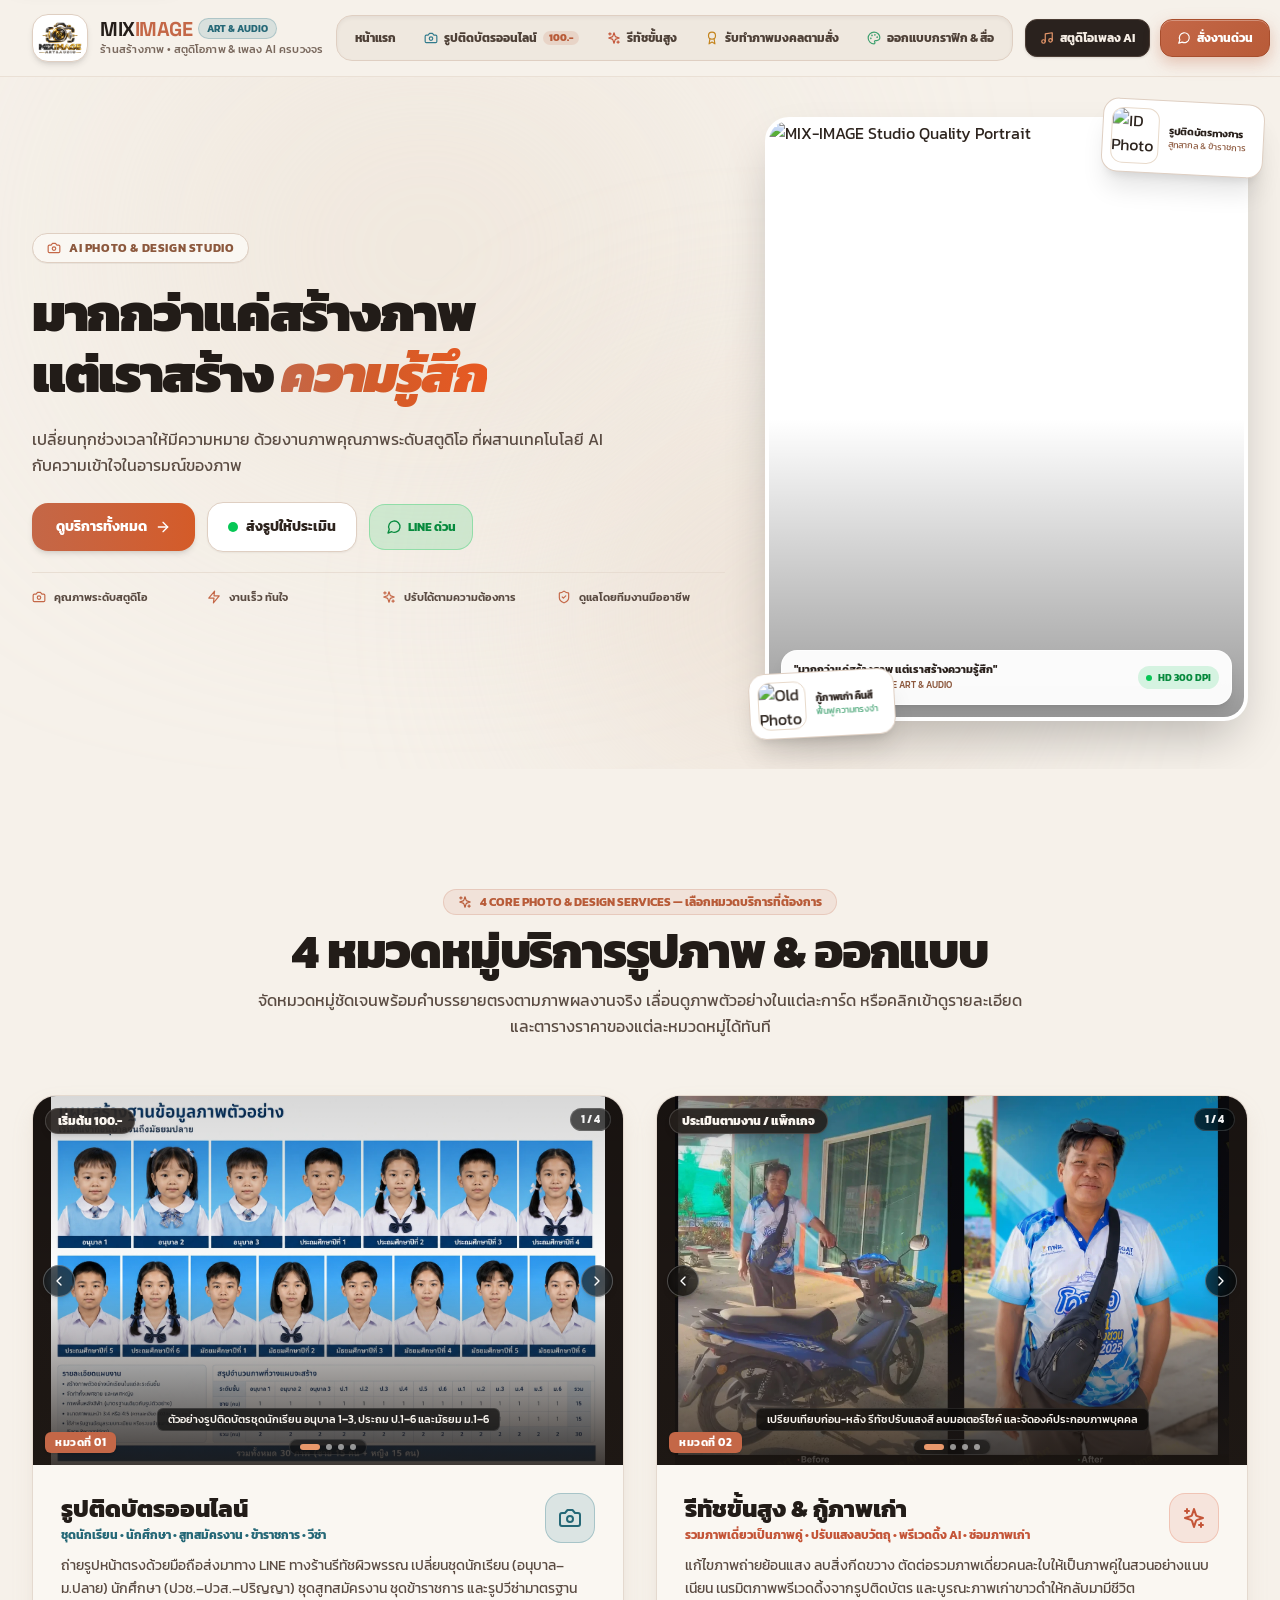
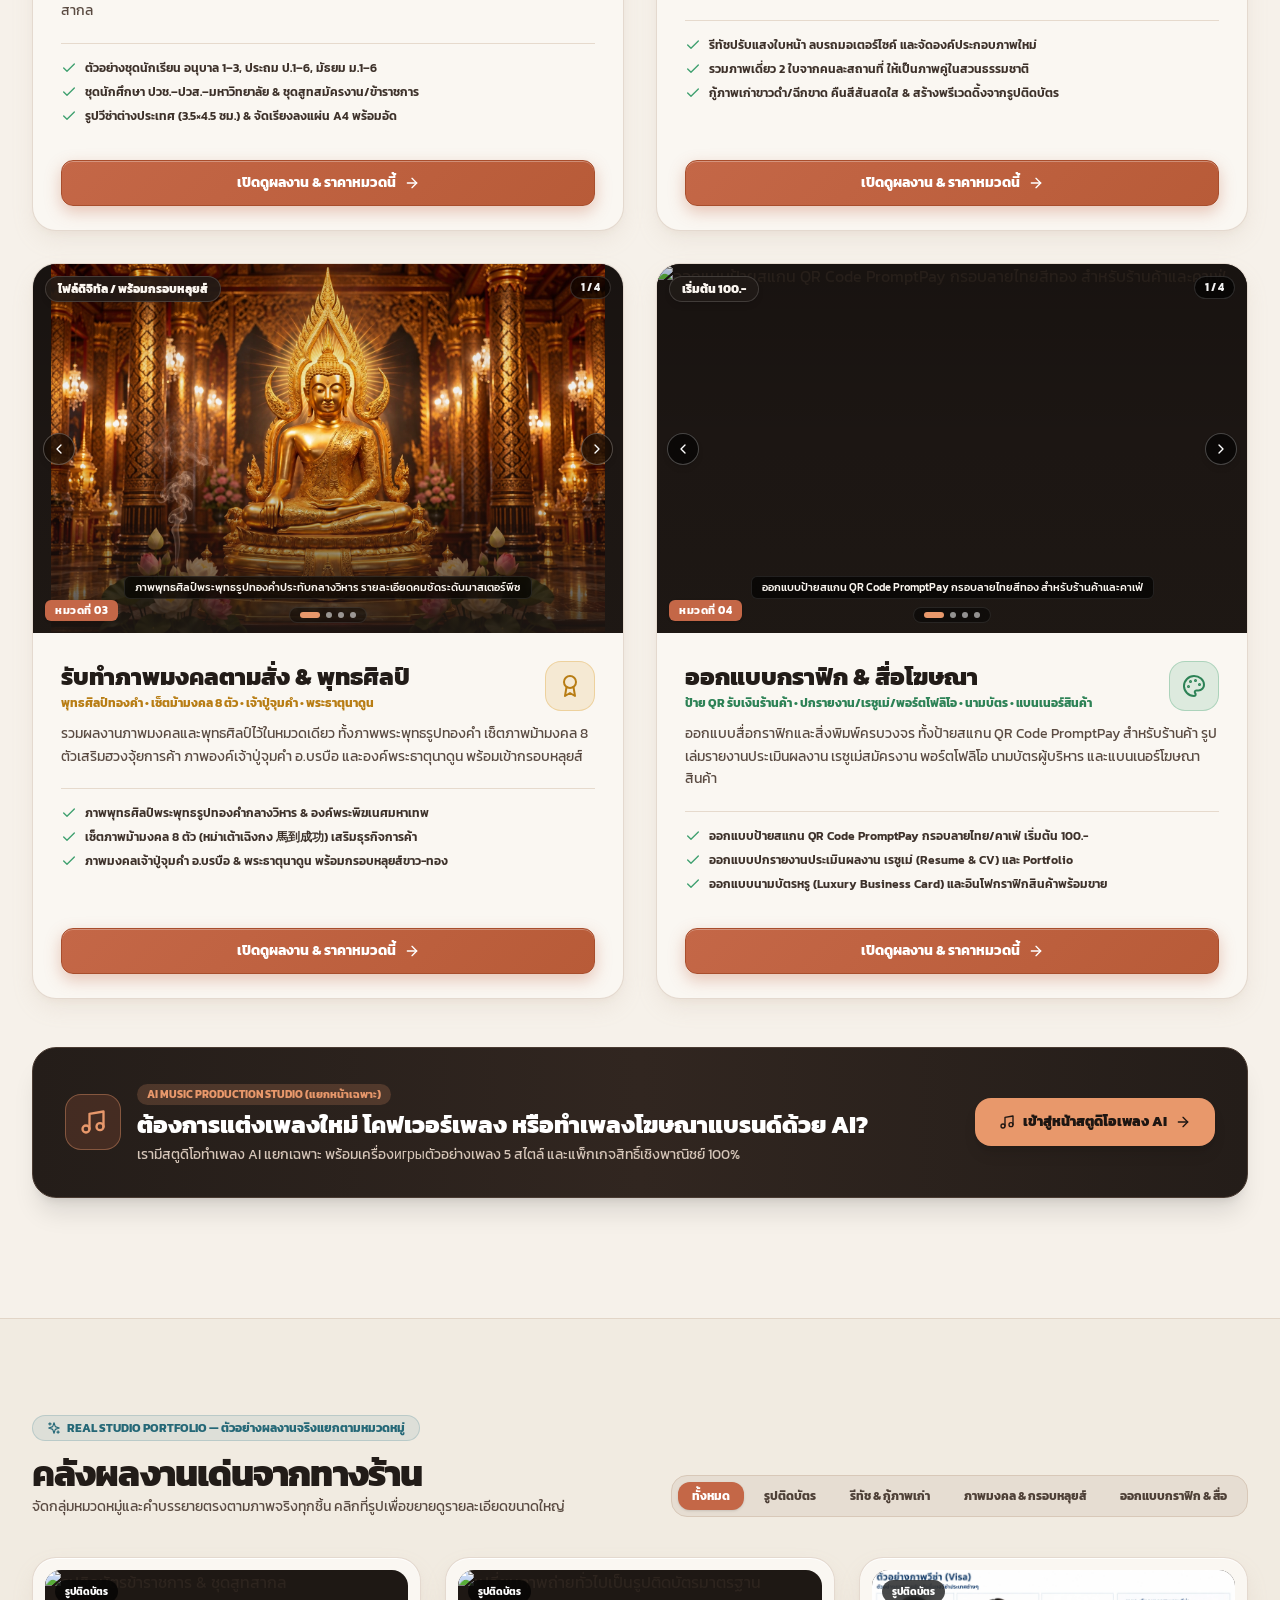
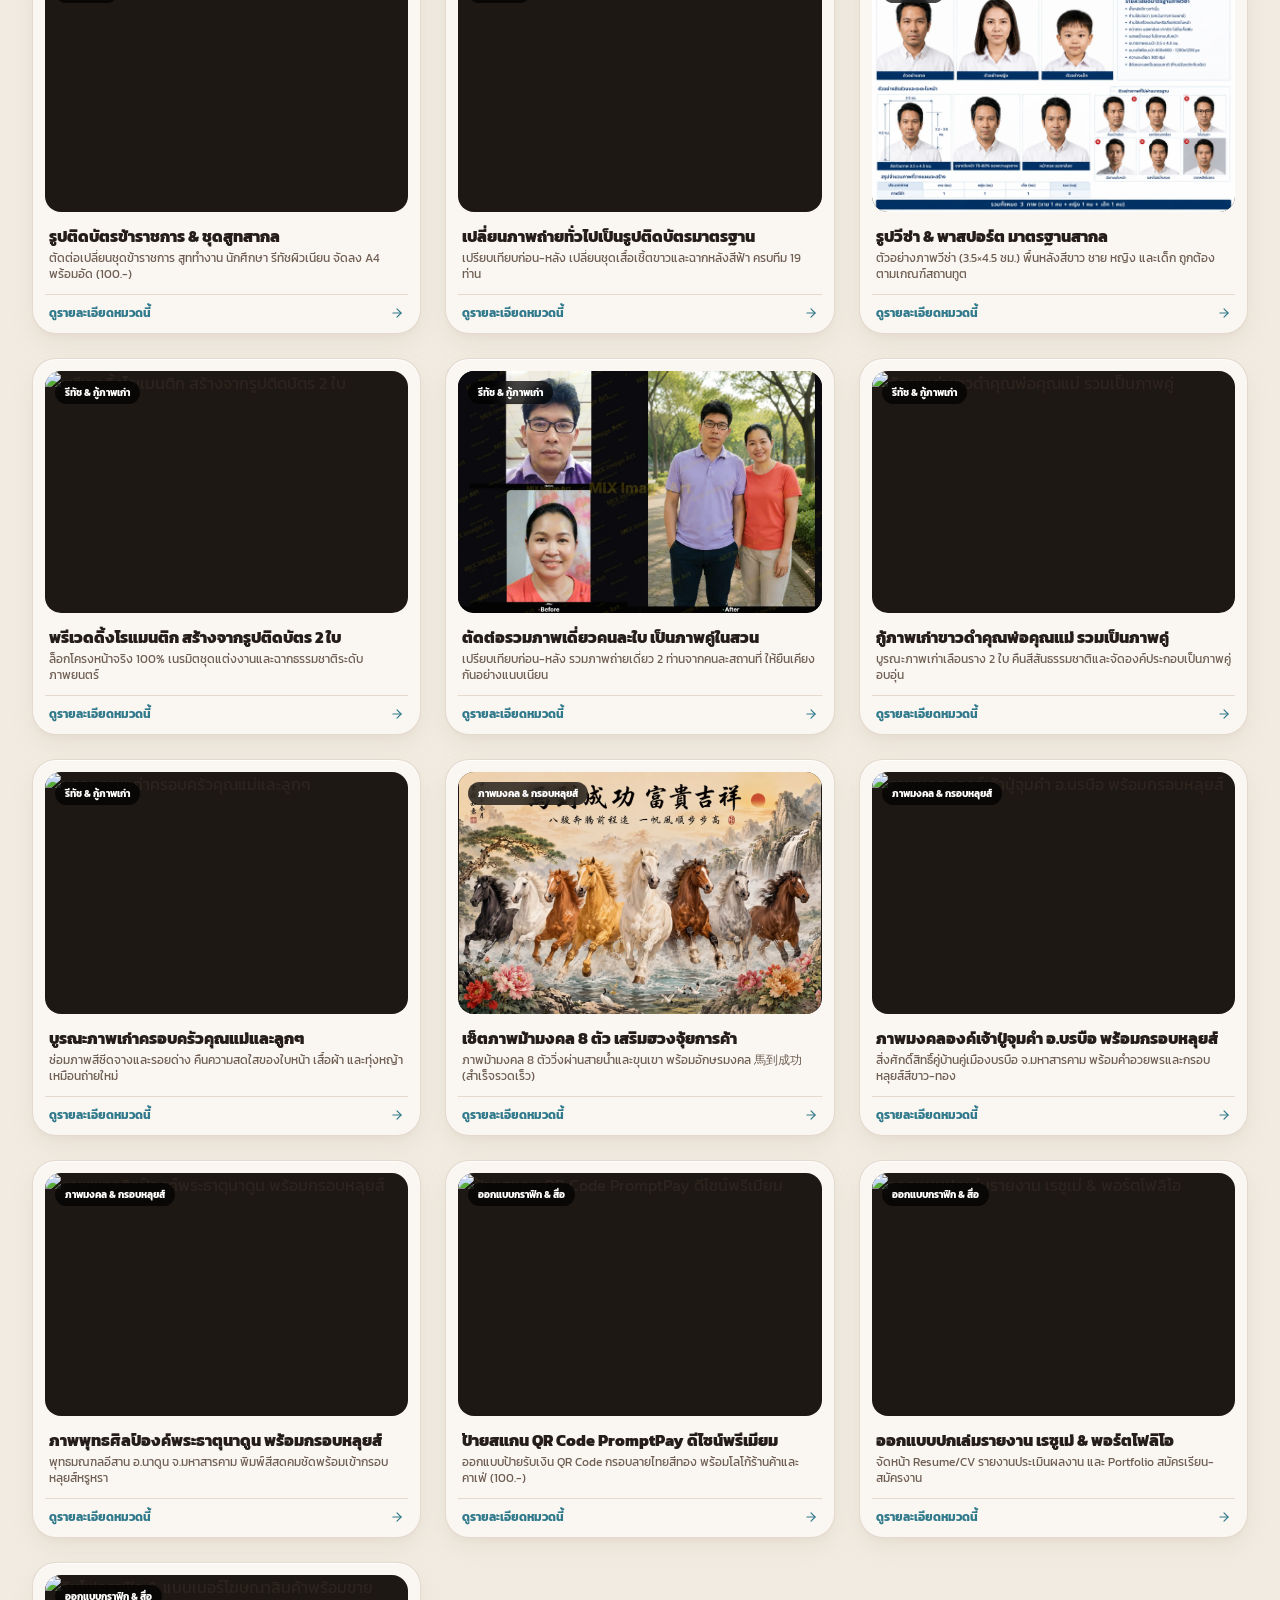
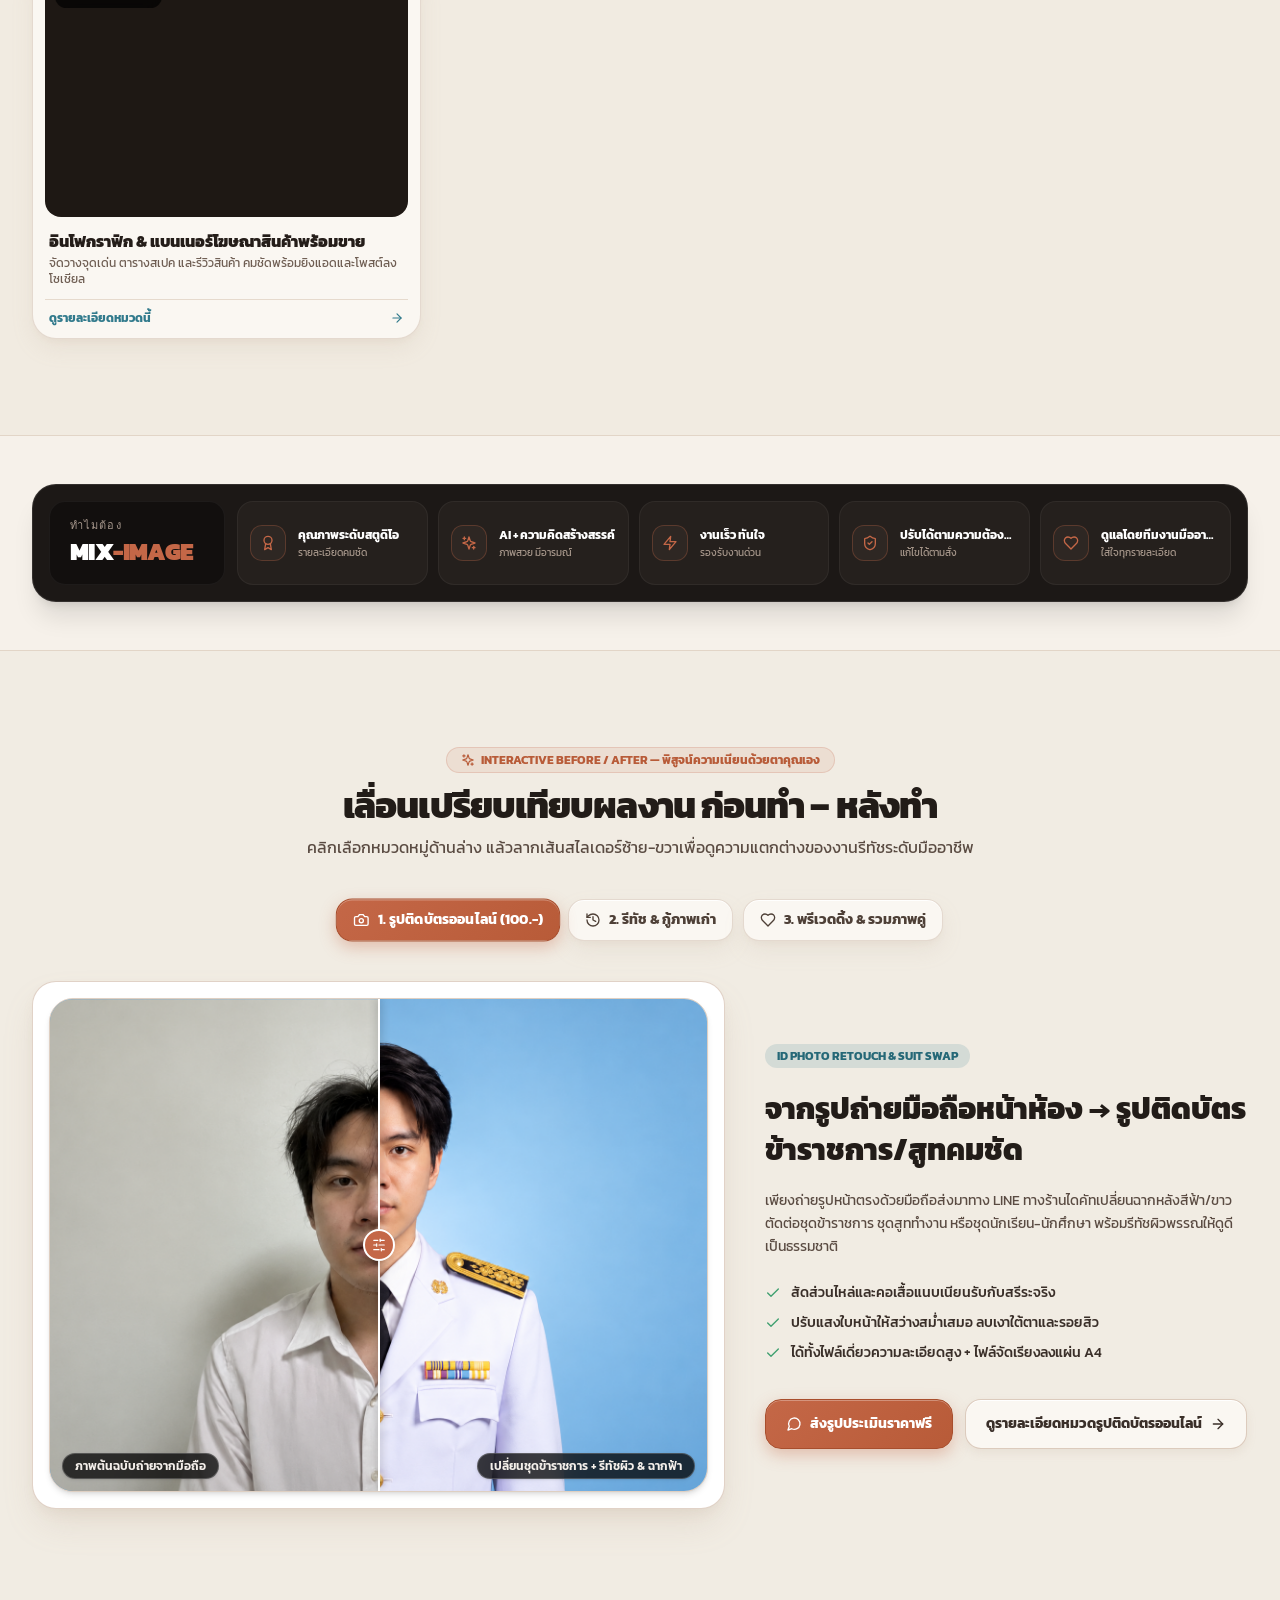
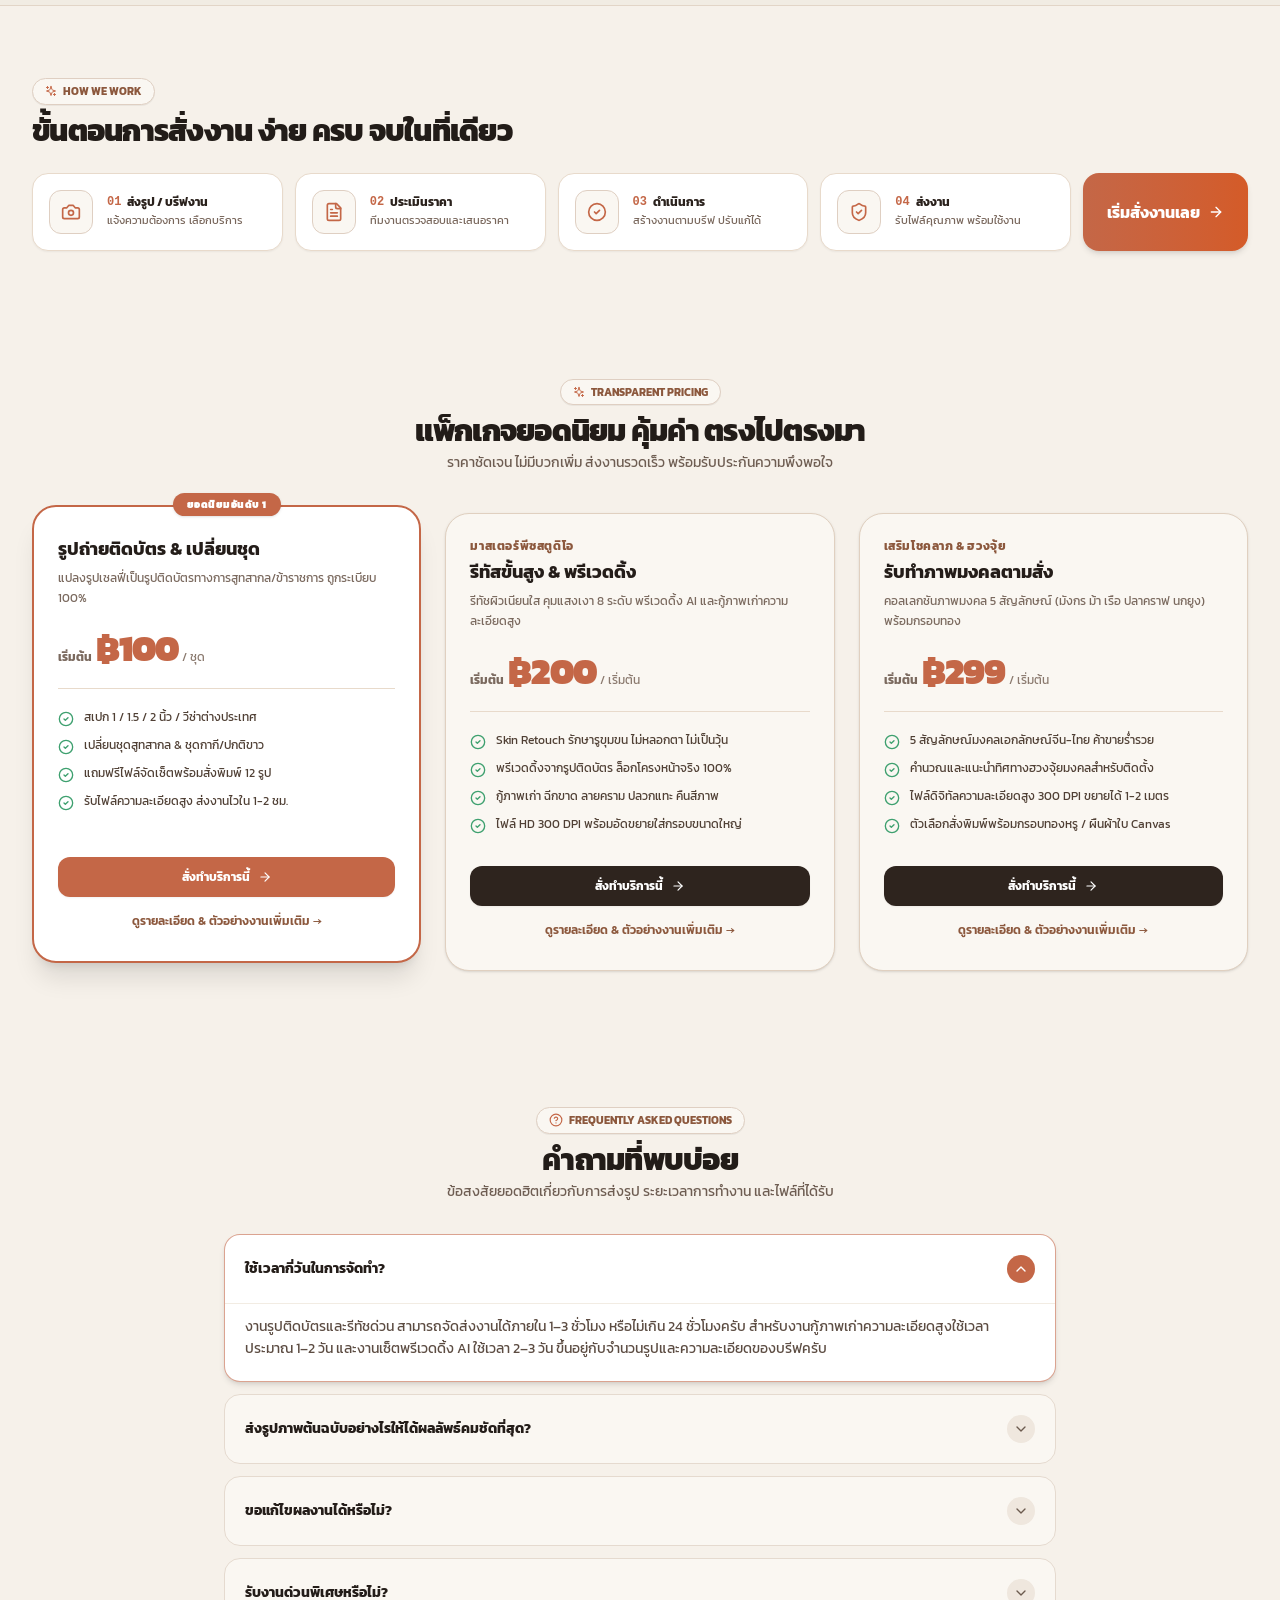
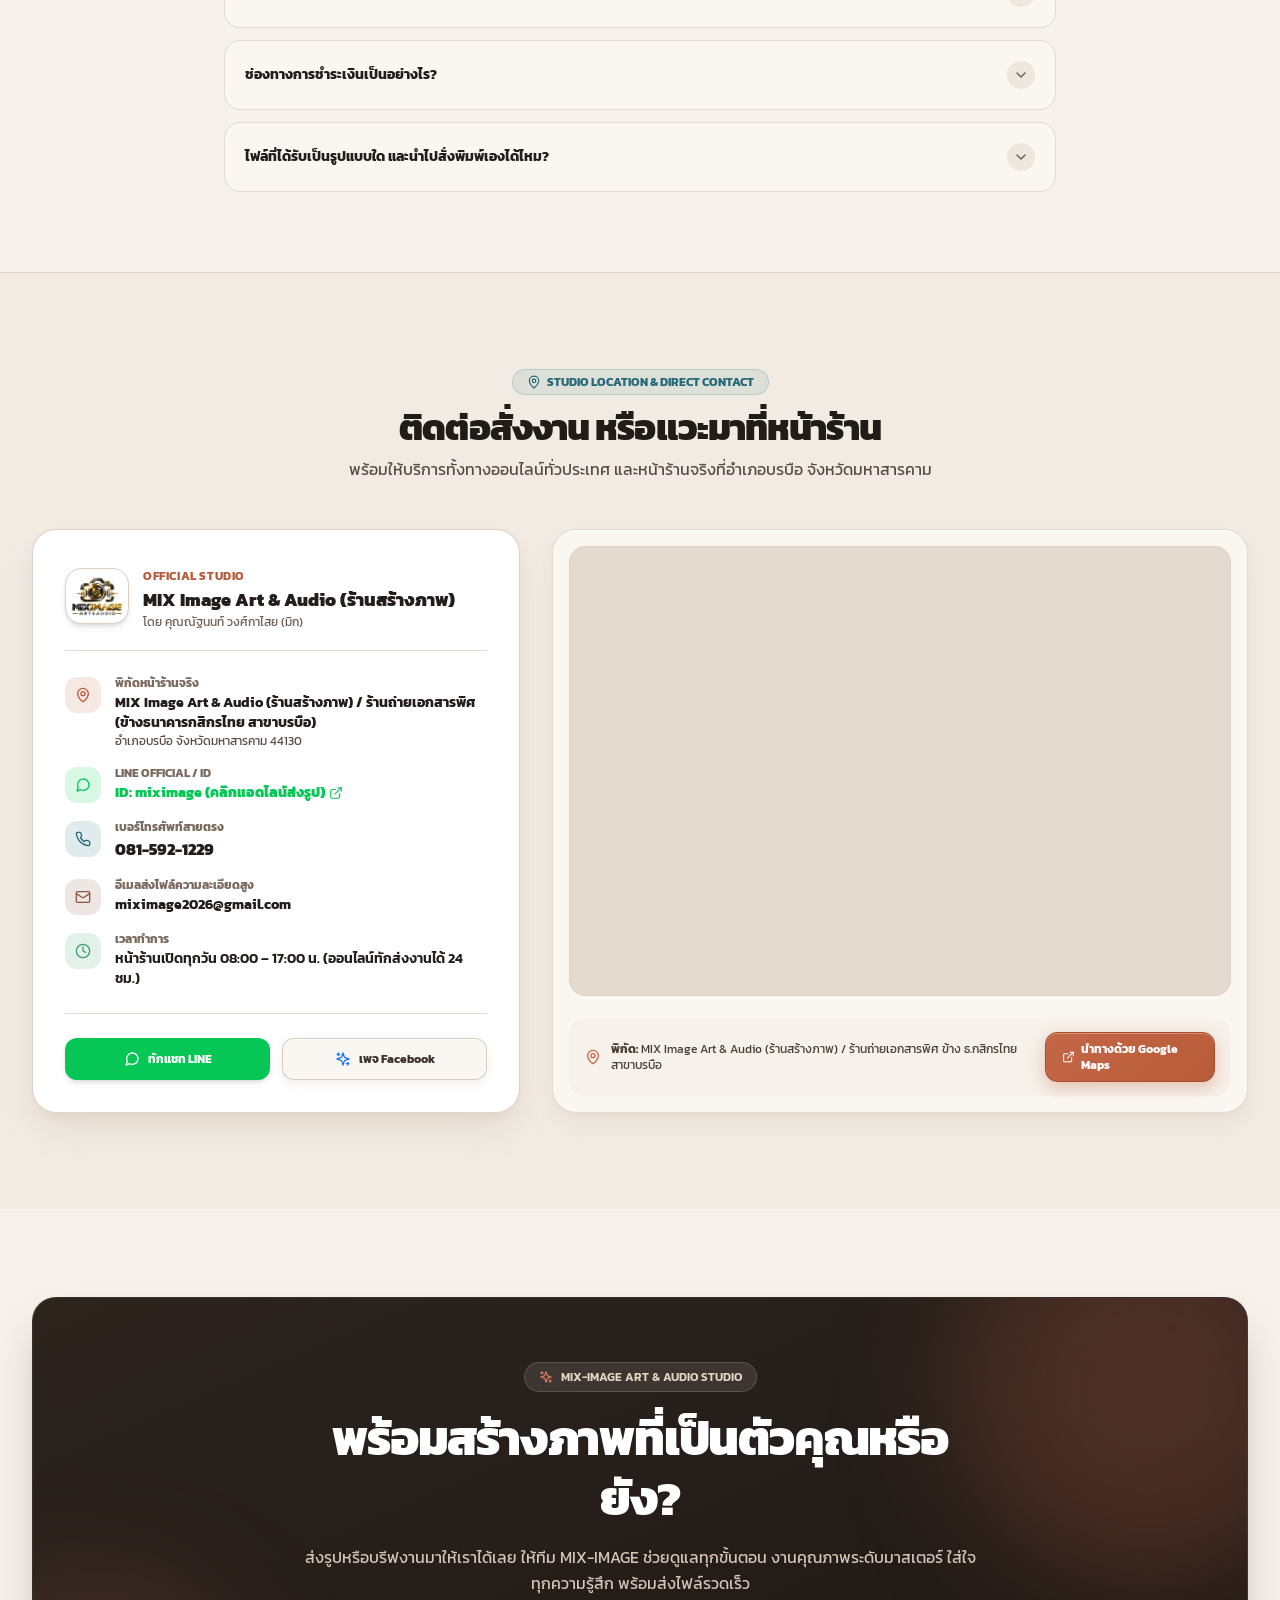
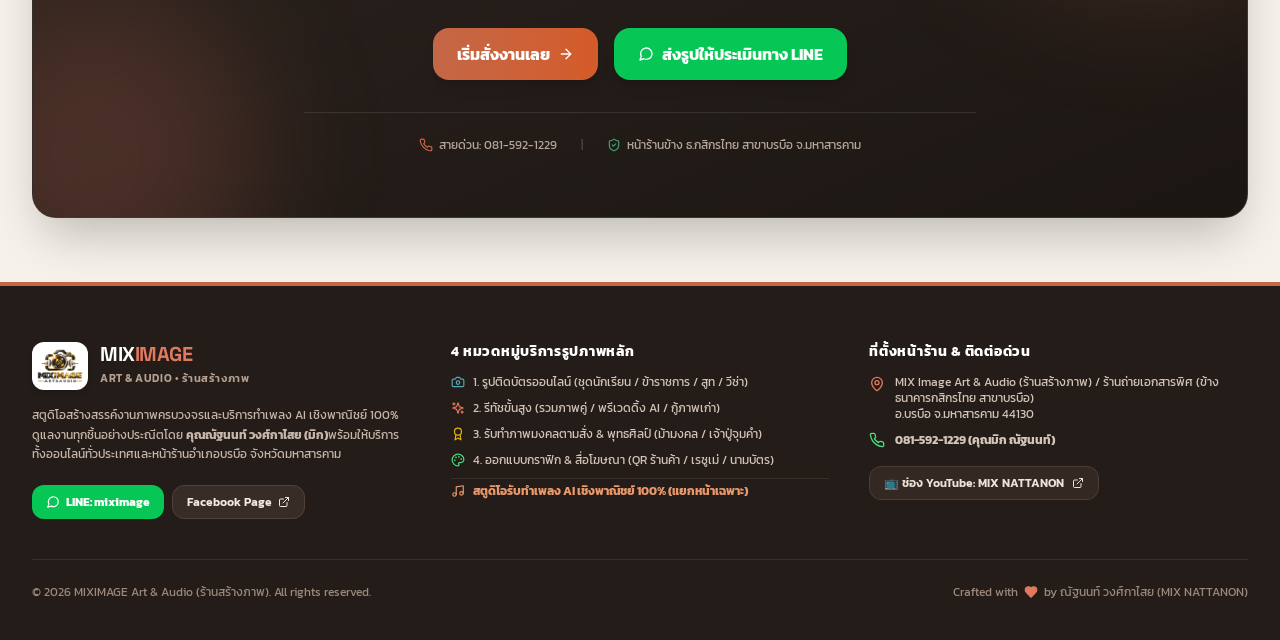
==== commit 807bca81: "Deploy updated MIXIMAGE Art & Audio site (new logo, OG preview, categories, captions, Google Map)" ====
--- a/index.html
+++ b/index.html
@@ -3,53 +3,70 @@
   <head>
     <meta charset="UTF-8" />
     <meta name="viewport" content="width=device-width, initial-scale=1.0" />
-    <link rel="icon" type="image/png" href="/favicon.png" />
-    <link rel="canonical" href="https://miximage.store/" />
-    
-    <!-- Google tag (gtag.js) -->
+    <meta name="theme-color" content="#F6F1EA" />
+
+    <!-- Favicon & App Icons (Google Search requires multiples of 48px: 48x48, 96x96, 192x192, 512x512) -->
+    <link rel="icon" href="/favicon.ico" sizes="any" />
+    <link rel="shortcut icon" href="/favicon.ico" type="image/x-icon" />
+    <link rel="icon" type="image/png" sizes="16x16" href="/favicon-16x16.png" />
+    <link rel="icon" type="image/png" sizes="32x32" href="/favicon-32x32.png" />
+    <link rel="icon" type="image/png" sizes="48x48" href="/favicon-48x48.png" />
+    <link rel="icon" type="image/png" sizes="96x96" href="/favicon-96x96.png" />
+    <link rel="icon" type="image/png" sizes="192x192" href="/favicon-192x192.png" />
+    <link rel="icon" type="image/png" sizes="512x512" href="/favicon.png" />
+    <link rel="apple-touch-icon" sizes="180x180" href="/apple-touch-icon.png" />
+    <link rel="manifest" href="/site.webmanifest" />
+    <link rel="canonical" href="https://miximage.shop/" />
+
+    <!-- Google Analytics: retain both configured properties with one loader -->
     <script async src="https://www.googletagmanager.com/gtag/js?id=G-PFB9WFQ5WP"></script>
     <script>
       window.dataLayer = window.dataLayer || [];
-      function gtag(){dataLayer.push(arguments);}
+      function gtag(){window.dataLayer.push(arguments);}
       gtag('js', new Date());
+      gtag('config', 'G-PFB9WFQ5WP');
+      gtag('config', 'G-7B8QKTYGMJ');
+    </script>
 
-      gtag('config', 'G-PFB9WFQ5WP');
-    </script>
-    
-    <title>MIX-IMAGE Art & Audio | รูปติดบัตร รีทัช กู้ภาพเก่า ทำเพลง AI</title>
+    <title>MIXIMAGE Art &amp; Audio (ร้านสร้างภาพ) | รูปติดบัตร รีทัช กู้ภาพเก่า ภาพมงคล ทำเพลง AI</title>
     <meta
       name="description"
-      content="MIX-IMAGE Art & Audio รับทำรูปติดบัตรออนไลน์ รีทัช กู้ภาพเก่า เปลี่ยนฉาก เปลี่ยนชุด ภาพมงคล ปกเพลง และทำเพลง AI เชิงพาณิชย์ 100% โดย มิก ณัฐนนท์ อ.บรบือ จ.มหาสารคาม"
+      content="MIXIMAGE Art & Audio (ร้านสร้างภาพ) รับทำรูปติดบัตรออนไลน์ รีทัช กู้ภาพเก่า เปลี่ยนฉาก เปลี่ยนชุด พรีเวดดิ้ง AI ภาพมงคล ออกแบบกราฟิก และทำเพลง AI เชิงพาณิชย์ 100% โดย มิก ณัฐนนท์ อ.บรบือ จ.มหาสารคาม"
     />
     <meta
       name="keywords"
-      content="รูปติดบัตรออนไลน์, รีทัชภาพ, กู้ภาพเก่า, เปลี่ยนฉาก, เปลี่ยนชุด, ภาพมงคล, ปกเพลง, ทำเพลง AI, MIX-IMAGE Art & Audio, มิก ณัฐนนท์"
+      content="รูปติดบัตรออนไลน์, รีทัชภาพ, กู้ภาพเก่า, เปลี่ยนฉาก, เปลี่ยนชุด, พรีเวดดิ้ง AI, ภาพมงคล, ออกแบบกราฟิก, ทำเพลง AI, MIXIMAGE Art & Audio, ร้านสร้างภาพ, มิก ณัฐนนท์"
     />
     <meta name="author" content="ณัฐนนท์ วงศ์กาไสย (MIX NATTANON)" />
 
-    <!-- Open Graph / Facebook -->
+    <!-- Open Graph / Facebook / LINE -->
+    <meta property="og:locale" content="th_TH" />
+    <meta property="og:site_name" content="MIXIMAGE Art &amp; Audio (ร้านสร้างภาพ)" />
     <meta property="og:type" content="website" />
-    <meta property="og:url" content="https://miximage.store/" />
-    <meta property="og:title" content="MIX-IMAGE Art & Audio — ภาพสวยพร้อมขาย งานเสียงพร้อมใช้" />
+    <meta property="og:url" content="https://miximage.shop/" />
+    <meta property="og:title" content="MIXIMAGE Art &amp; Audio (ร้านสร้างภาพ) — ภาพสวยพร้อมขาย งานเสียงพร้อมใช้" />
     <meta
       property="og:description"
-      content="รับทำรูปติดบัตรออนไลน์ รีทัช กู้ภาพเก่า ภาพมงคล ปกเพลง และเพลง AI พร้อมส่งไฟล์ออนไลน์ งานคุณภาพระดับมาสเตอร์"
+      content="รับทำรูปติดบัตรออนไลน์ รีทัชขั้นสูง กู้ภาพเก่า พรีเวดดิ้ง AI ภาพมงคลพร้อมกรอบ ออกแบบกราฟิก และทำเพลง AI เชิงพาณิชย์ 100% พร้อมส่งไฟล์ออนไลน์ทั่วประเทศ"
     />
-    <meta property="og:image" content="https://miximage.store/assets/mix-og-preview.jpg" />
-    <meta property="og:image:secure_url" content="https://miximage.store/assets/mix-og-preview.jpg" />
+    <meta property="og:image" content="https://miximage.shop/assets/mix-og-preview.jpg?v=2026" />
+    <meta property="og:image:url" content="https://miximage.shop/assets/mix-og-preview.jpg?v=2026" />
+    <meta property="og:image:secure_url" content="https://miximage.shop/assets/mix-og-preview.jpg?v=2026" />
     <meta property="og:image:type" content="image/jpeg" />
     <meta property="og:image:width" content="1200" />
     <meta property="og:image:height" content="630" />
-    <meta property="og:image:alt" content="MIX-IMAGE Art & Audio สร้างภาพ แต่งรูป ทำเพลง AI" />
+    <meta property="og:image:alt" content="MIXIMAGE Art &amp; Audio ร้านสร้างภาพ รูปติดบัตร รีทัช กู้ภาพเก่า ภาพมงคล ทำเพลง AI" />
+    <link rel="image_src" href="https://miximage.shop/assets/mix-og-preview.jpg?v=2026" />
 
     <!-- Twitter -->
     <meta name="twitter:card" content="summary_large_image" />
-    <meta name="twitter:title" content="MIX-IMAGE Art & Audio | รูปติดบัตร รีทัช กู้ภาพเก่า ทำเพลง AI" />
+    <meta name="twitter:url" content="https://miximage.shop/" />
+    <meta name="twitter:title" content="MIXIMAGE Art &amp; Audio (ร้านสร้างภาพ) | รูปติดบัตร รีทัช กู้ภาพเก่า ทำเพลง AI" />
     <meta
       name="twitter:description"
-      content="งานภาพพร้อมใช้ เริ่ม 100 บาท พร้อมบริการเพลง AI เชิงพาณิชย์ 100% ตามบรีฟ"
+      content="งานภาพพร้อมใช้ เริ่ม 100 บาท รีทัชกู้ภาพเก่า ภาพมงคล พร้อมบริการทำเพลง AI เชิงพาณิชย์ 100% ตามบรีฟ"
     />
-    <meta name="twitter:image" content="https://miximage.store/assets/mix-og-preview.jpg" />
+    <meta name="twitter:image" content="https://miximage.shop/assets/mix-og-preview.jpg?v=2026" />
 
     <!-- Fonts -->
     <link rel="preconnect" href="https://fonts.googleapis.com" />
@@ -59,60 +76,86 @@
       rel="stylesheet"
     />
 
-    <!-- Google tag (gtag.js) -->
-    <script async src="https://www.googletagmanager.com/gtag/js?id=G-7B8QKTYGMJ"></script>
-    <script>
-      window.dataLayer = window.dataLayer || [];
-      function gtag(){dataLayer.push(arguments);}
-      gtag('js', new Date());
-      gtag('config', 'G-7B8QKTYGMJ');
-    </script>
-
-    <!-- Schema.org Local Business & Studio Structured Data -->
+    <!-- Schema.org Website, Organization & LocalBusiness Structured Data -->
     <script type="application/ld+json">
     {
       "@context": "https://schema.org",
-      "@type": "LocalBusiness",
-      "name": "MIX IMAGE Art & Audio Studio",
-      "alternateName": "ร้านถ่ายเอกสารพิศ บรบือ",
-      "image": "https://miximage.store/assets/mix-og-preview.jpg",
-      "logo": "https://miximage.store/assets/logo-m-solid.png",
-      "@id": "https://miximage.store/#studio",
-      "url": "https://miximage.store",
-      "telephone": "+66815912129",
-      "priceRange": "฿100 - ฿4900",
-      "address": {
-        "@type": "PostalAddress",
-        "streetAddress": "ข้าง ธนาคารกสิกรไทย สาขาบรบือ",
-        "addressLocality": "อำเภอบรบือ",
-        "addressRegion": "มหาสารคาม",
-        "postalCode": "44130",
-        "addressCountry": "TH"
-      },
-      "geo": {
-        "@type": "GeoCoordinates",
-        "latitude": 16.041440440179915,
-        "longitude": 103.11919167575981
-      },
-      "openingHoursSpecification": [
+      "@graph": [
         {
-          "@type": "OpeningHoursSpecification",
-          "dayOfWeek": ["Monday", "Tuesday", "Wednesday", "Thursday", "Friday", "Saturday", "Sunday"],
-          "opens": "08:00",
-          "closes": "17:00"
+          "@type": "WebSite",
+          "@id": "https://miximage.shop/#website",
+          "url": "https://miximage.shop/",
+          "name": "MIXIMAGE Art & Audio (ร้านสร้างภาพ)",
+          "alternateName": ["MIX-IMAGE Art & Audio", "ร้านสร้างภาพ บรบือ"],
+          "inLanguage": "th-TH"
+        },
+        {
+          "@type": "LocalBusiness",
+          "@id": "https://miximage.shop/#studio",
+          "name": "MIXIMAGE Art & Audio (ร้านสร้างภาพ)",
+          "alternateName": "ร้านถ่ายเอกสารพิศ บรบือ",
+          "image": "https://miximage.shop/assets/mix-og-preview.jpg?v=2026",
+          "logo": {
+            "@type": "ImageObject",
+            "url": "https://miximage.shop/favicon.png",
+            "width": 512,
+            "height": 512
+          },
+          "url": "https://miximage.shop/",
+          "telephone": "+66815921229",
+          "priceRange": "฿100 - ฿4900",
+          "address": {
+            "@type": "PostalAddress",
+            "streetAddress": "ข้าง ธนาคารกสิกรไทย สาขาบรบือ",
+            "addressLocality": "อำเภอบรบือ",
+            "addressRegion": "มหาสารคาม",
+            "postalCode": "44130",
+            "addressCountry": "TH"
+          },
+          "geo": {
+            "@type": "GeoCoordinates",
+            "latitude": 16.041440440179915,
+            "longitude": 103.11919167575981
+          },
+          "openingHoursSpecification": [
+            {
+              "@type": "OpeningHoursSpecification",
+              "dayOfWeek": ["Monday", "Tuesday", "Wednesday", "Thursday", "Friday", "Saturday", "Sunday"],
+              "opens": "08:00",
+              "closes": "17:00"
+            }
+          ],
+          "sameAs": [
+            "https://www.facebook.com/miximage2026/",
+            "https://www.youtube.com/@MIXNATTANON",
+            "https://line.me/ti/p/~miximage"
+          ]
         }
-      ],
-      "sameAs": [
-        "https://www.facebook.com/miximage2026/",
-        "https://www.youtube.com/@MIXNATTANON",
-        "https://line.me/ti/p/~miximage"
       ]
     }
     </script>
-    <script type="module" crossorigin src="/assets/index-Byst0W0n.js"></script>
-    <link rel="stylesheet" crossorigin href="/assets/index-Do9RUNWk.css">
+    <script type="module" crossorigin src="/assets/index-C4rL3t8c.js"></script>
+    <link rel="stylesheet" crossorigin href="/assets/index-CTeUOwyX.css">
   </head>
   <body class="bg-neutral-950 text-neutral-100 font-['Kanit',sans-serif] antialiased selection:bg-amber-500 selection:text-black min-h-screen">
     <div id="root"></div>
+    <script>
+      (function () {
+        const params = new URLSearchParams(window.location.search);
+        const requestedPath = params.get('__ghpages_path');
+        if (!requestedPath) return;
+
+        const path = requestedPath.startsWith('/') && !requestedPath.startsWith('//')
+          ? requestedPath
+          : '/';
+        const search = params.get('__ghpages_search') || '';
+        const hash = params.get('__ghpages_hash') || '';
+        window.history.replaceState(
+          null,
+          '',
+          `${path}${search.startsWith('?') ? search : ''}${hash.startsWith('#') ? hash : ''}`,
+        );
+      })();
+    </script>
   </body>
 </html>
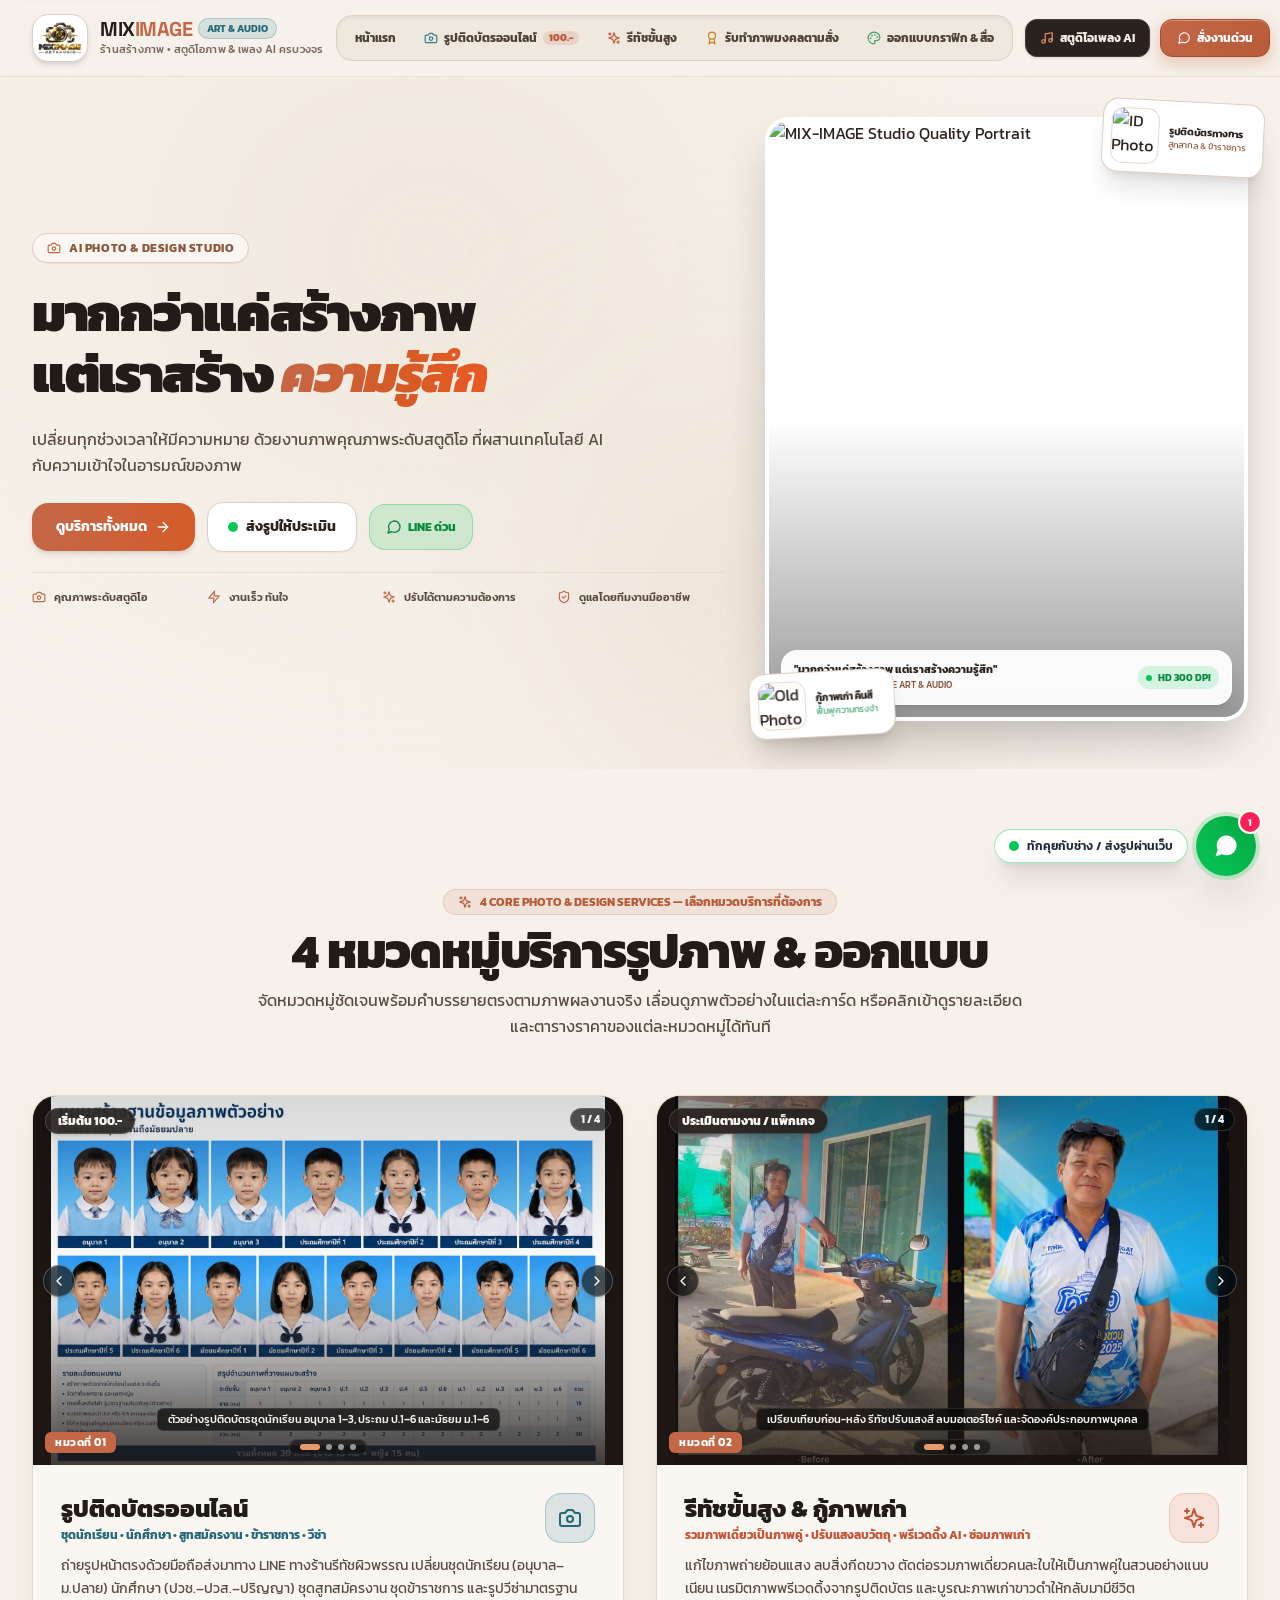
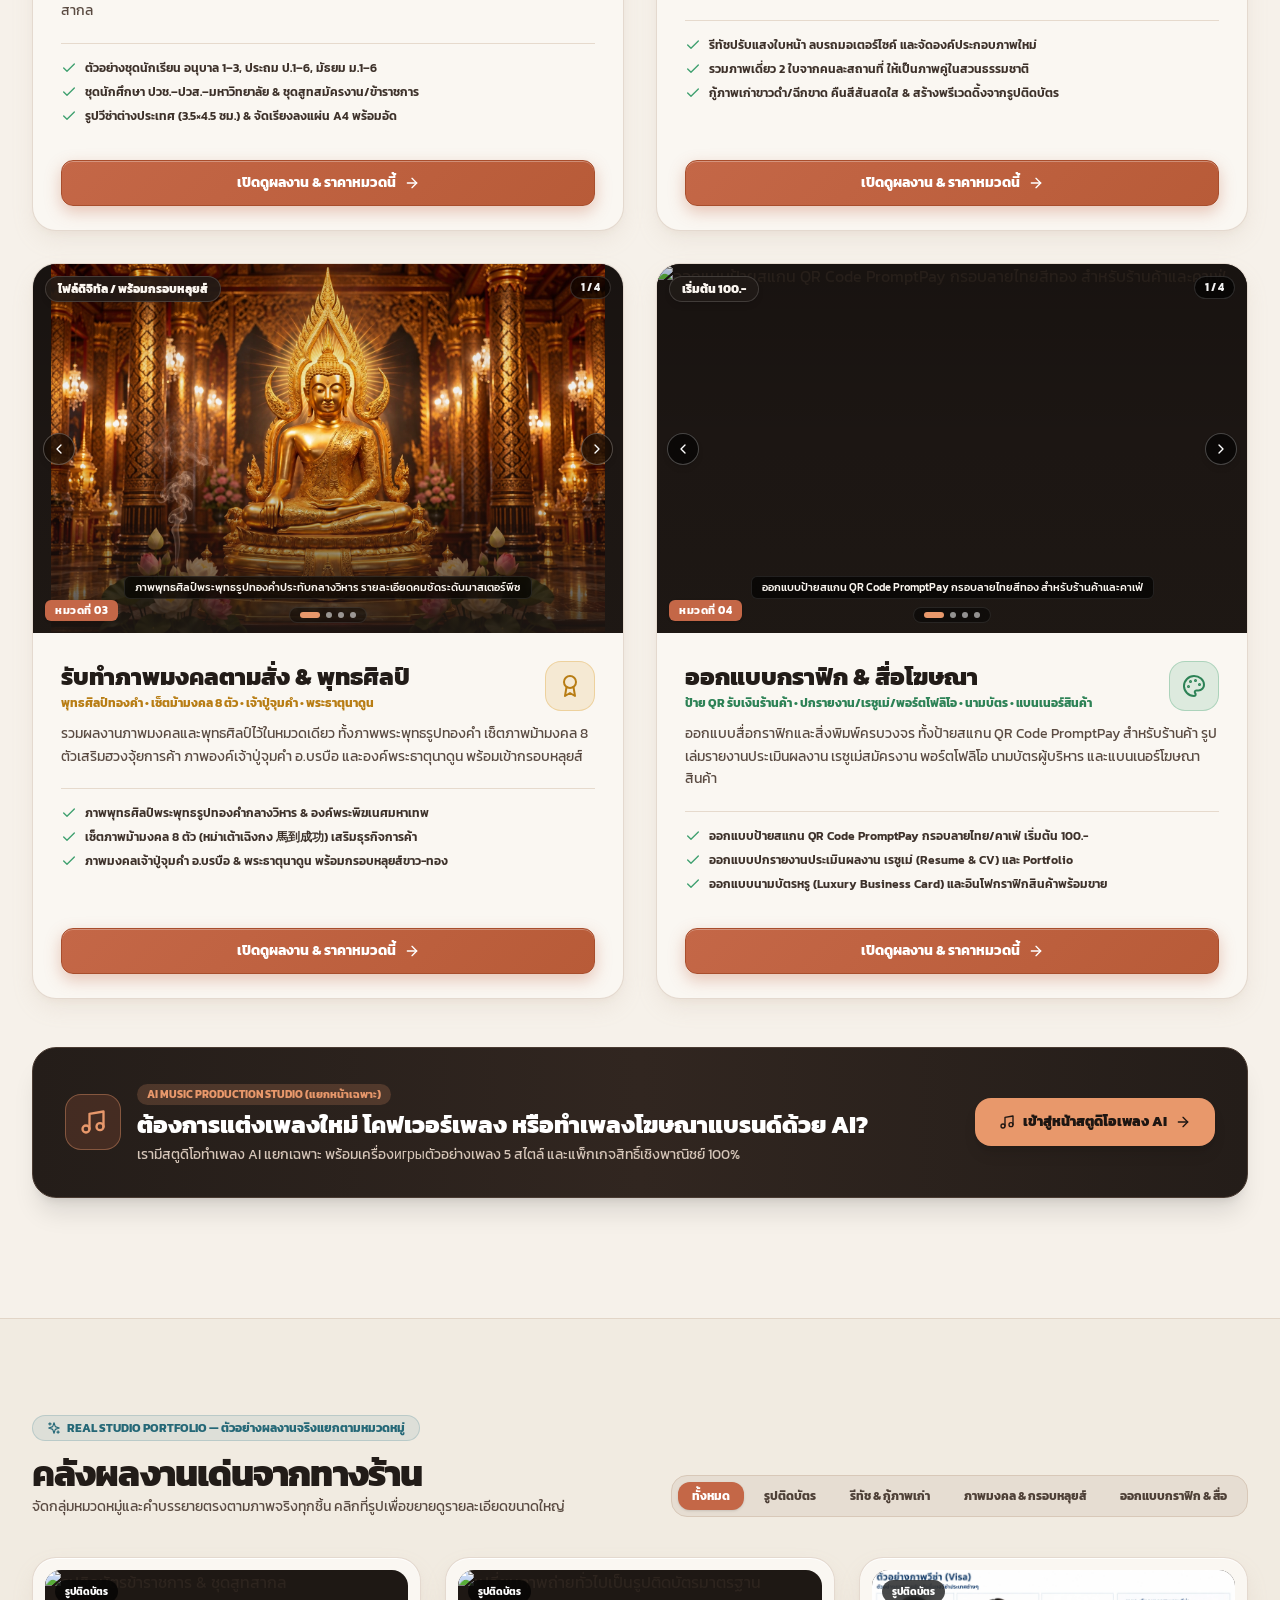
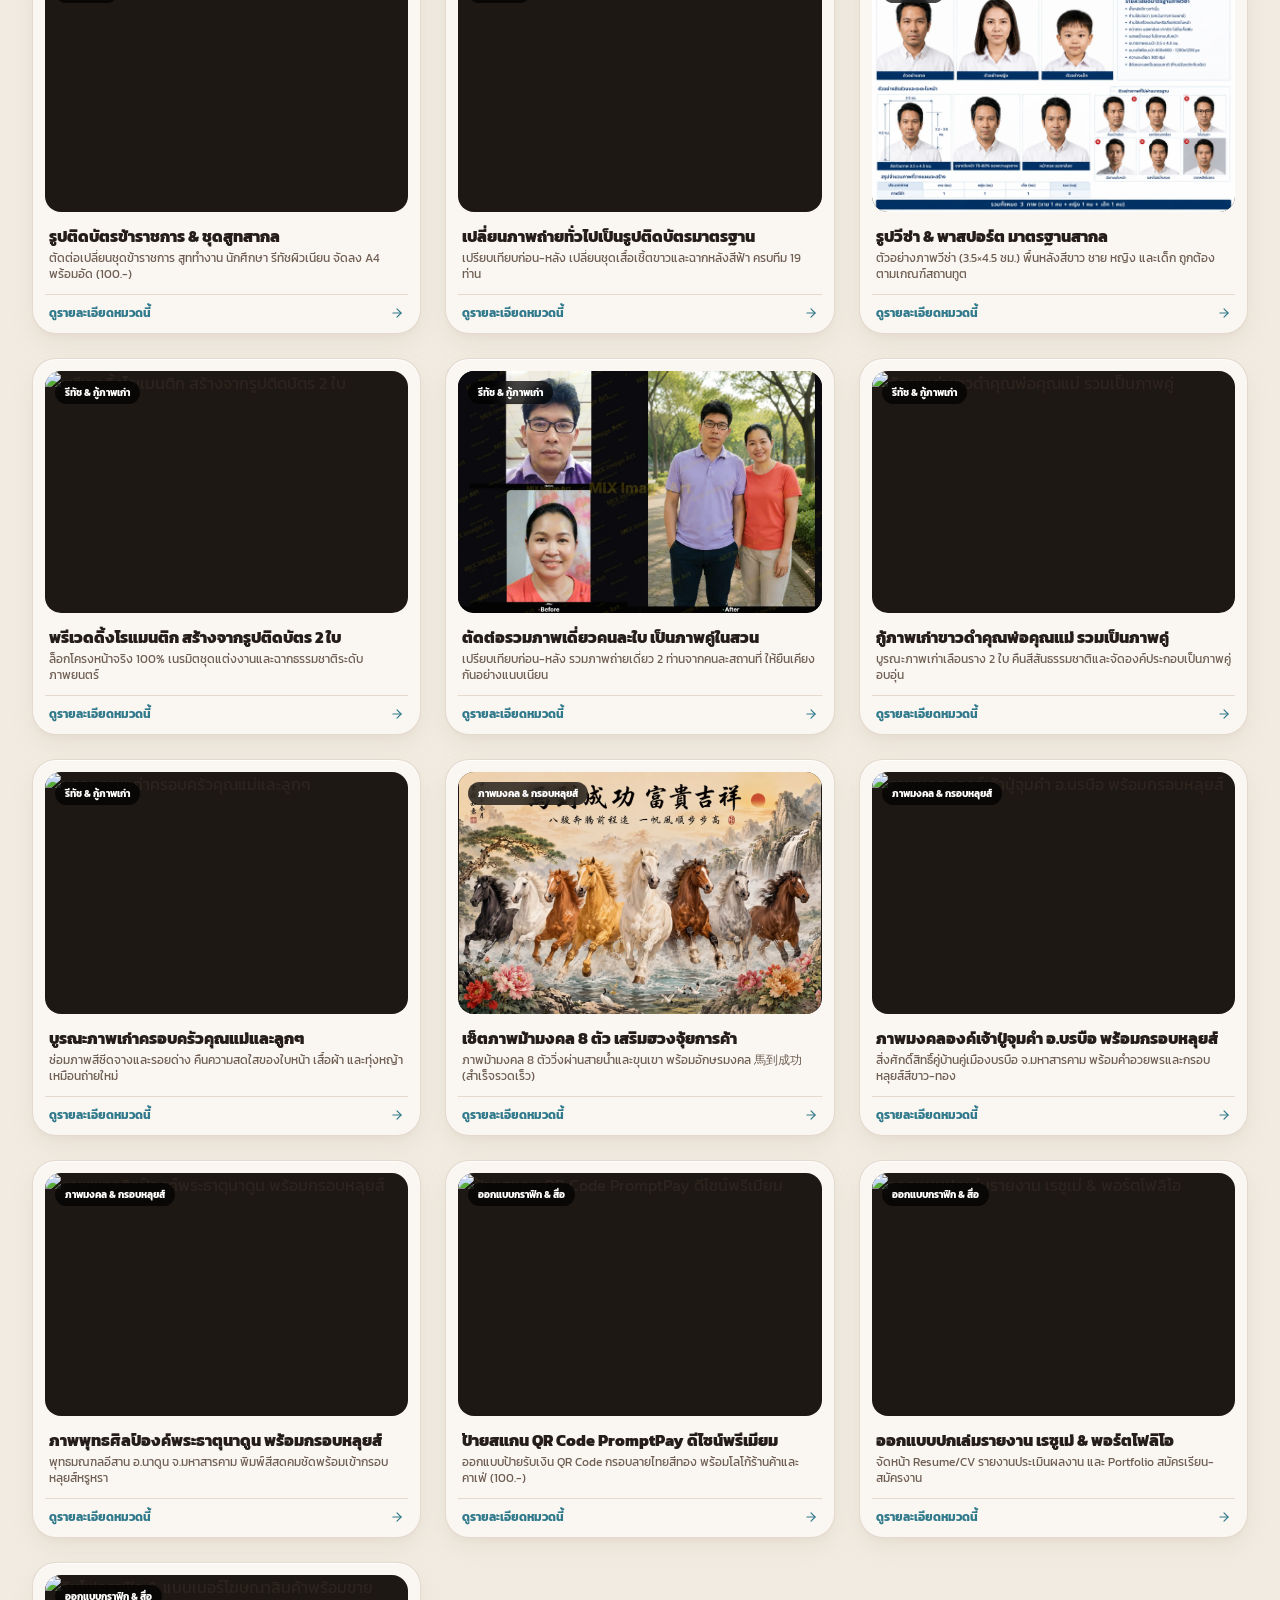
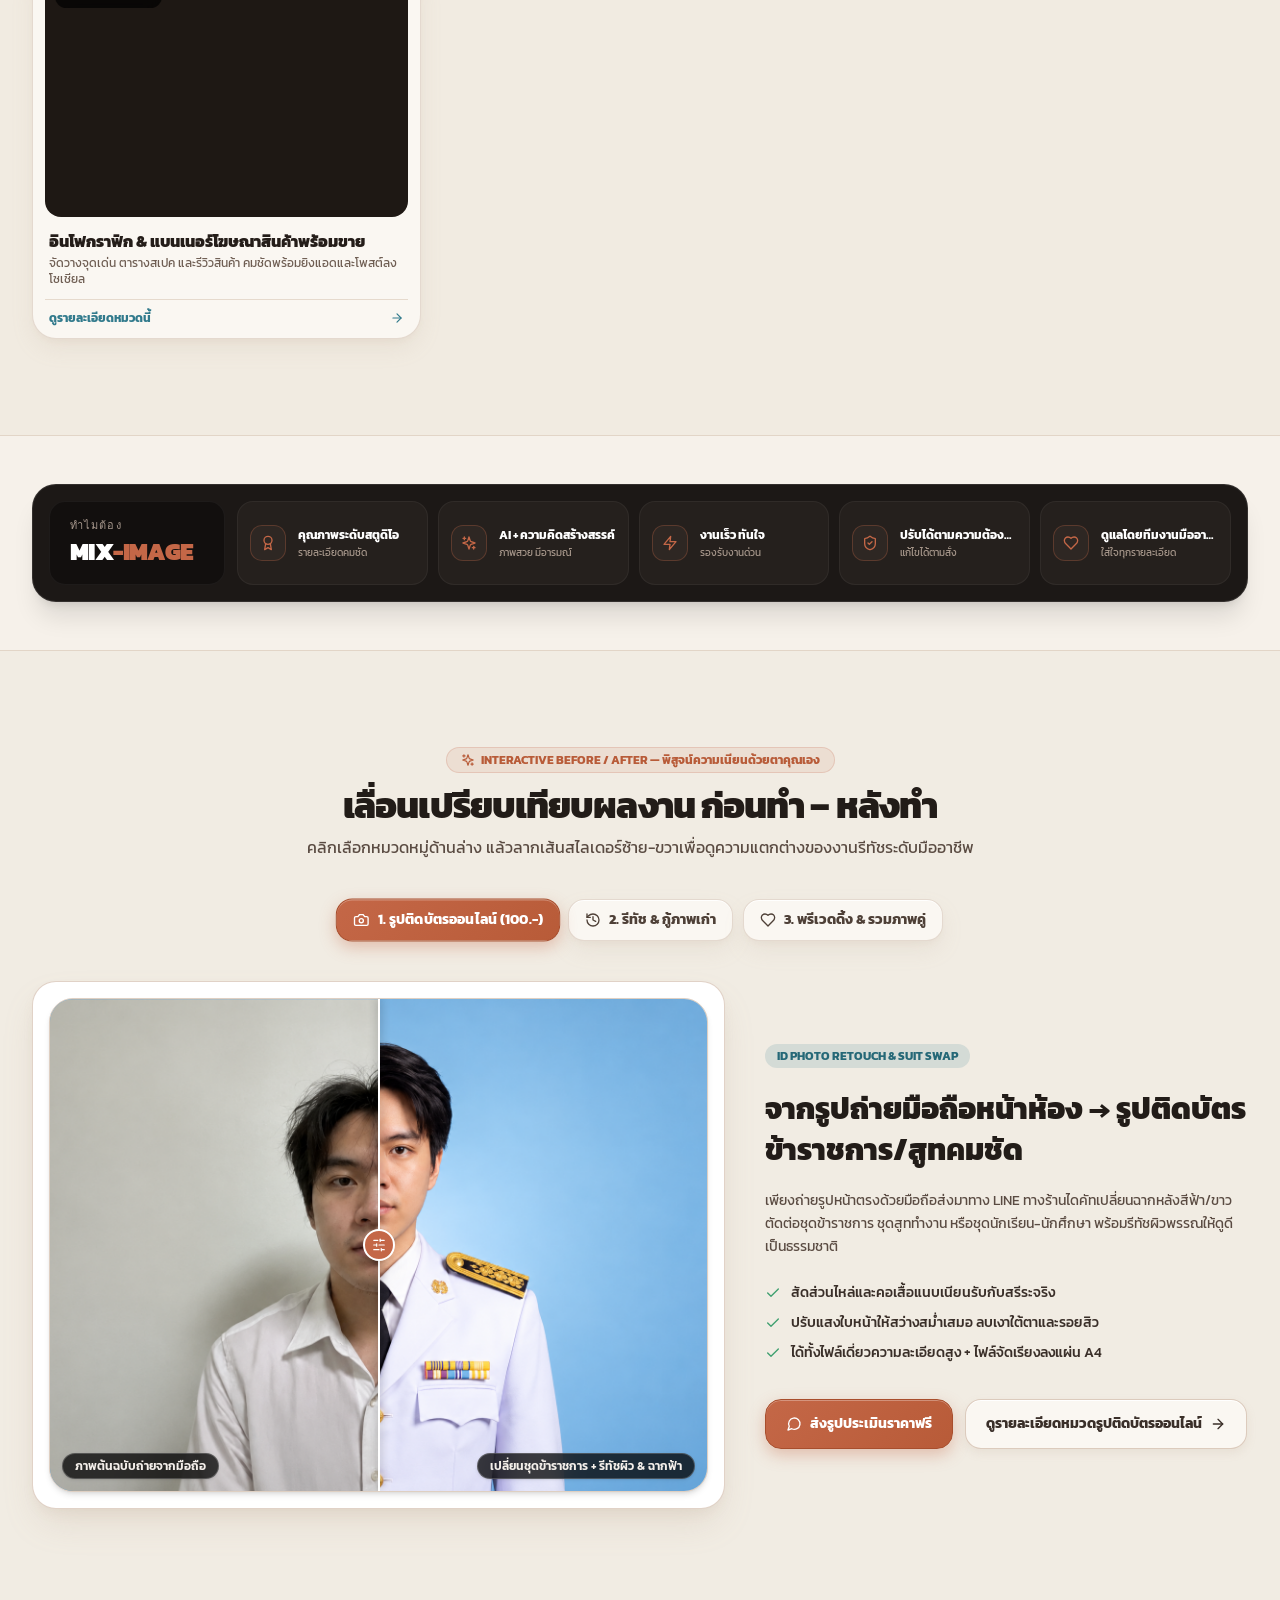
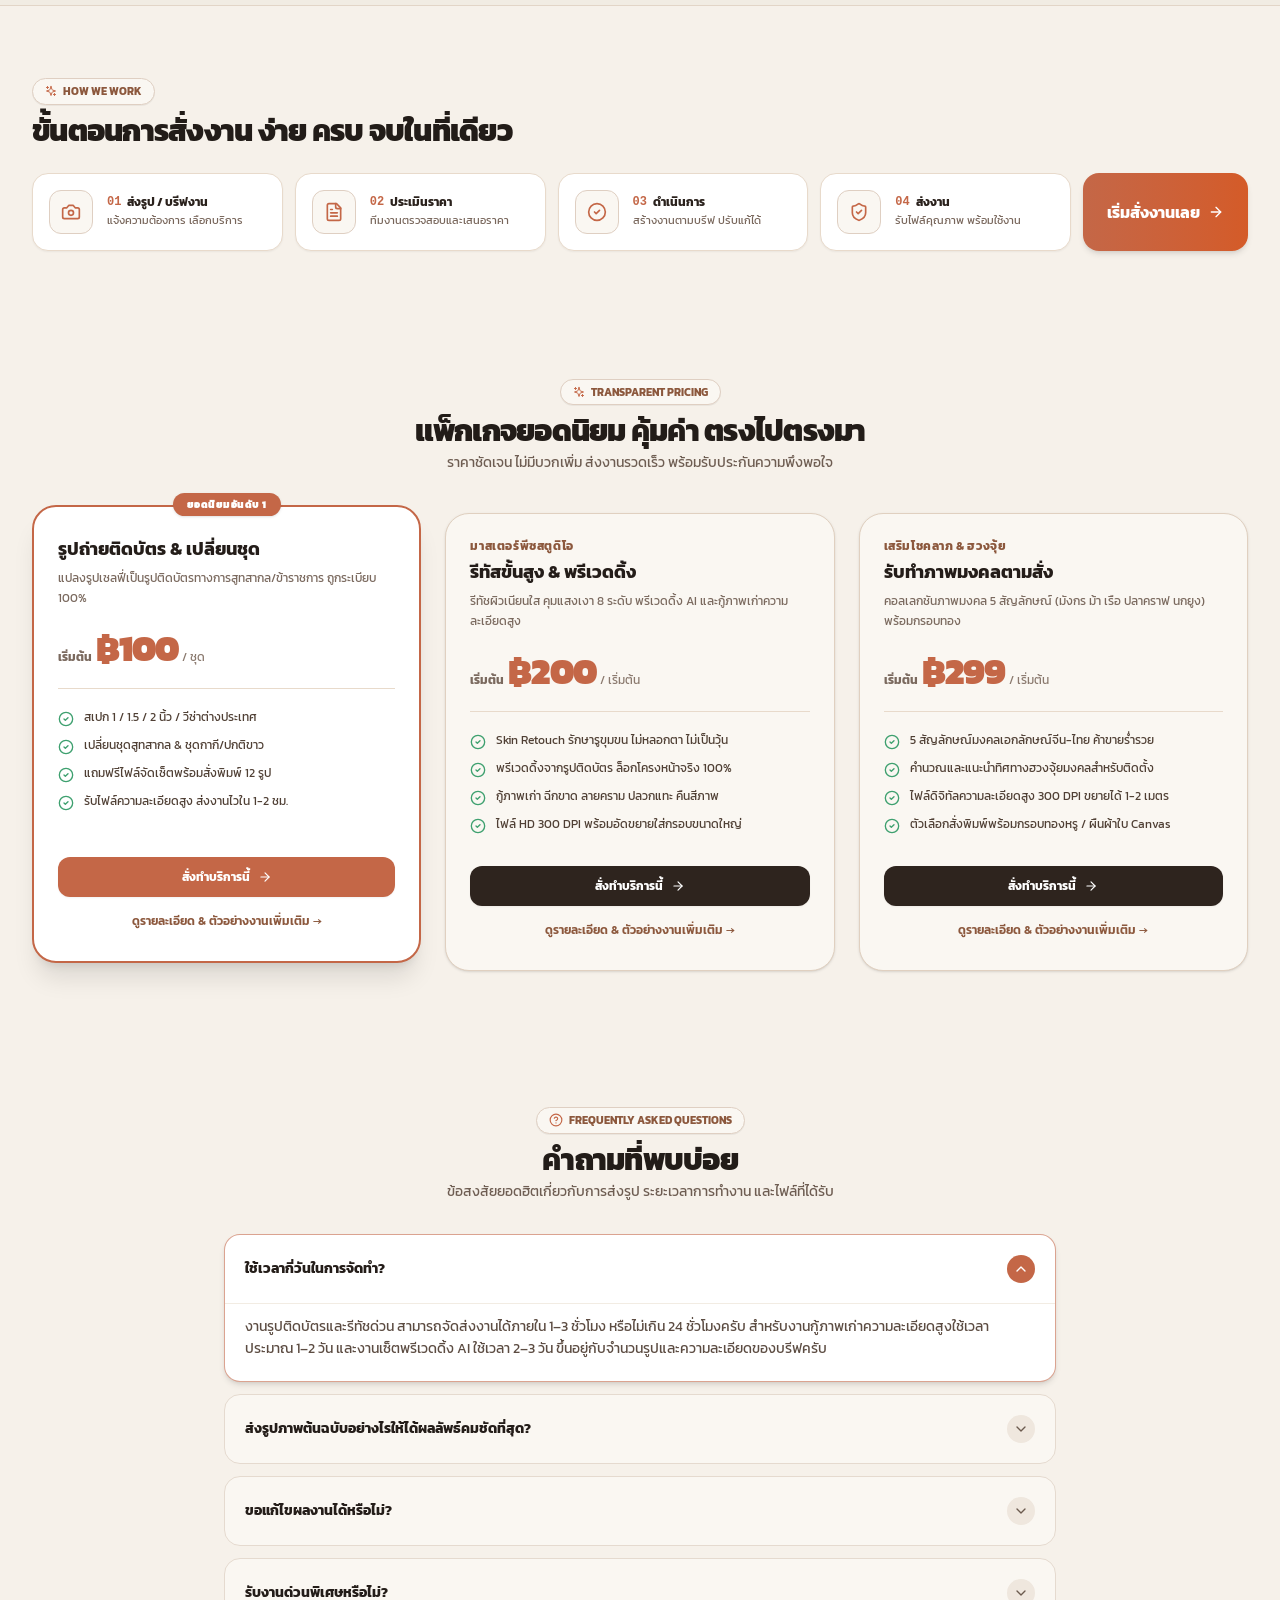
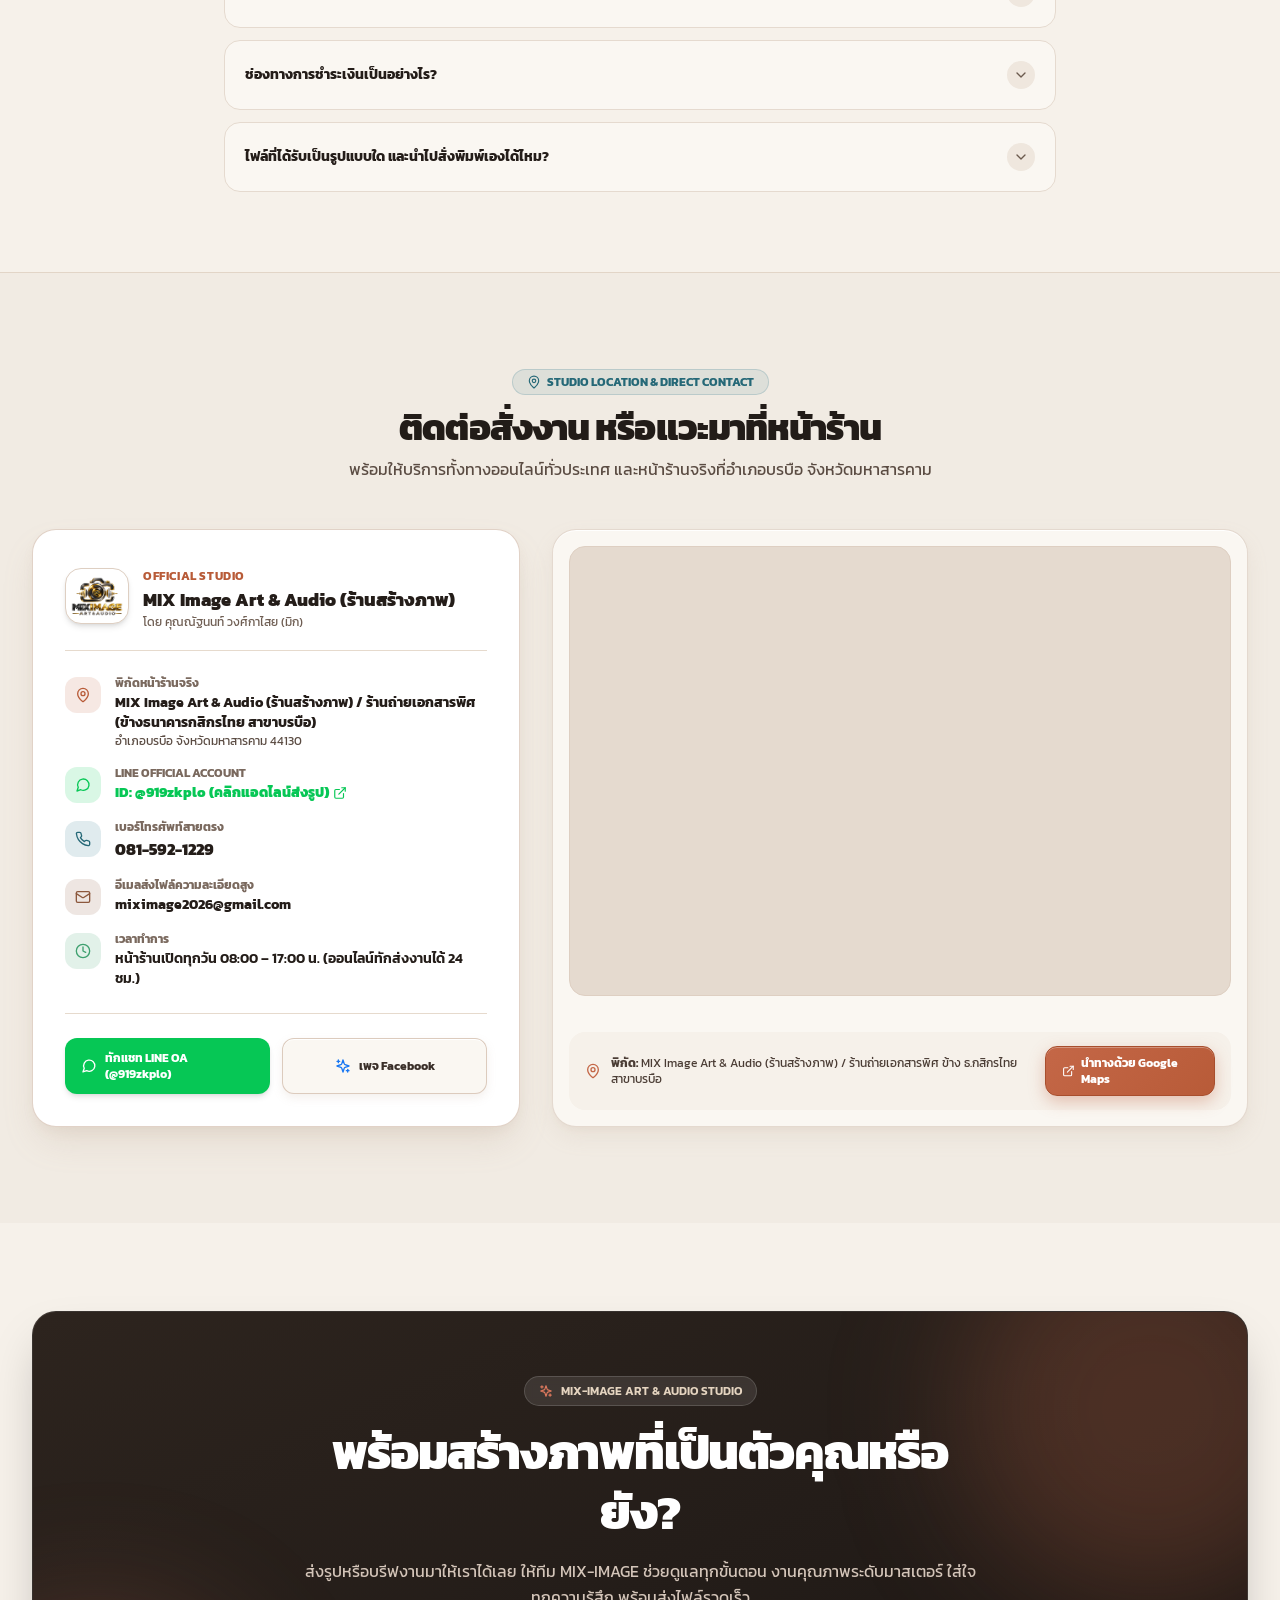
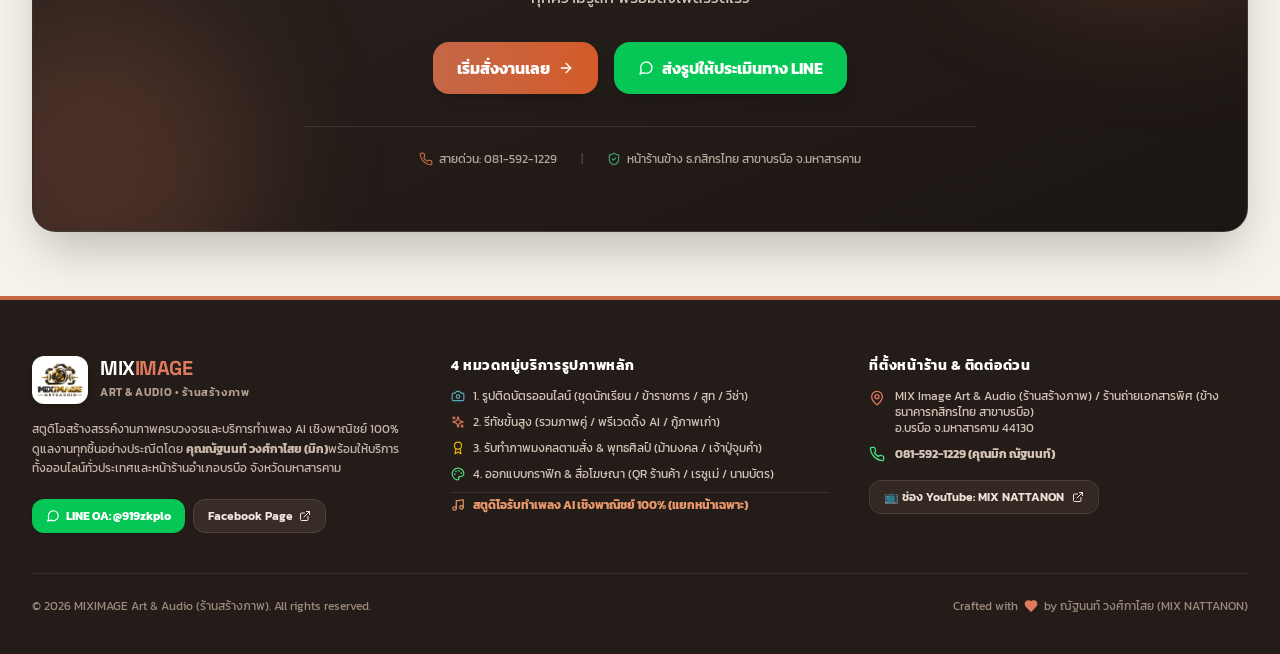
==== commit 5ad06430: "Connect verified LINE OA @919zkplo with web chat widget & direct photo attachment preview" ====
--- a/index.html
+++ b/index.html
@@ -128,14 +128,15 @@
           "sameAs": [
             "https://www.facebook.com/miximage2026/",
             "https://www.youtube.com/@MIXNATTANON",
-            "https://line.me/ti/p/~miximage"
+            "https://line.me/R/ti/p/@919zkplo",
+            "https://page.line.me/919zkplo"
           ]
         }
       ]
     }
     </script>
-    <script type="module" crossorigin src="/assets/index-C4rL3t8c.js"></script>
-    <link rel="stylesheet" crossorigin href="/assets/index-CTeUOwyX.css">
+    <script type="module" crossorigin src="/assets/index-yKAPjoHQ.js"></script>
+    <link rel="stylesheet" crossorigin href="/assets/index-BOBxQ-Y1.css">
   </head>
   <body class="bg-neutral-950 text-neutral-100 font-['Kanit',sans-serif] antialiased selection:bg-amber-500 selection:text-black min-h-screen">
     <div id="root"></div>
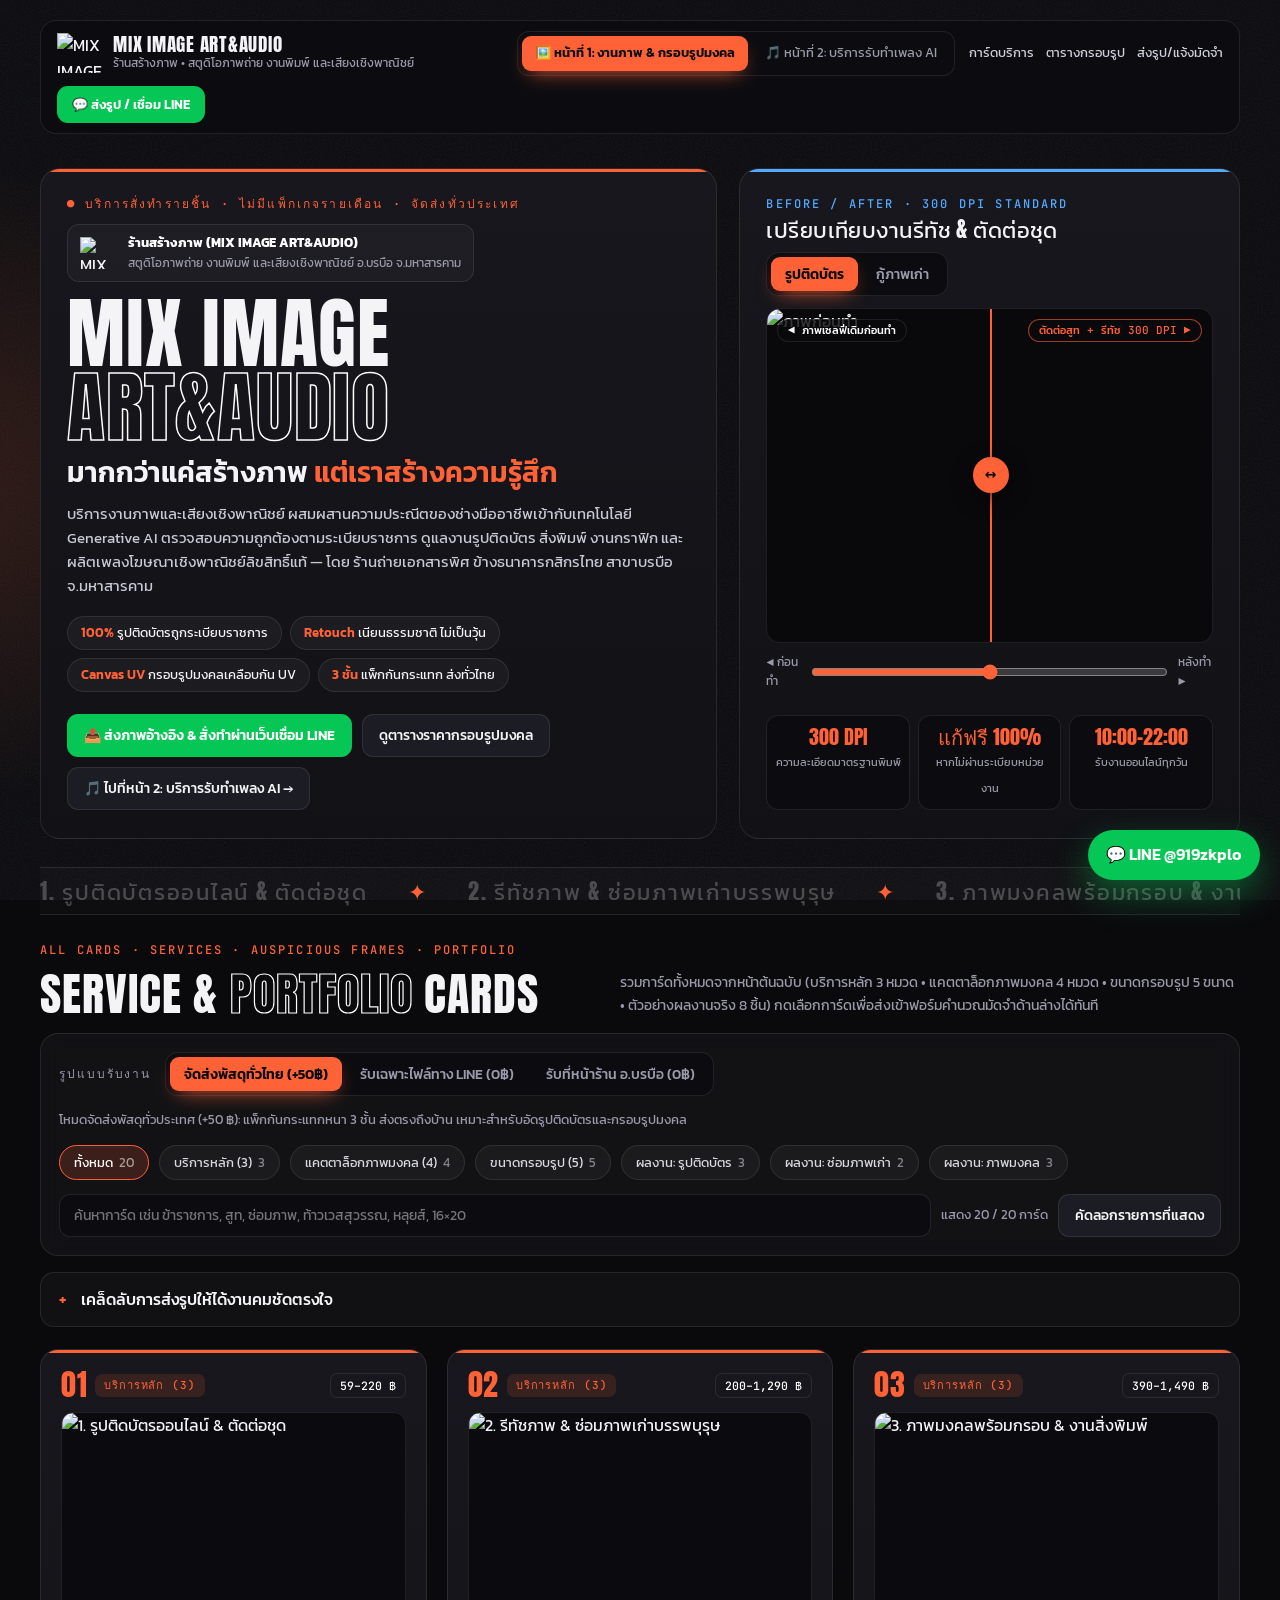
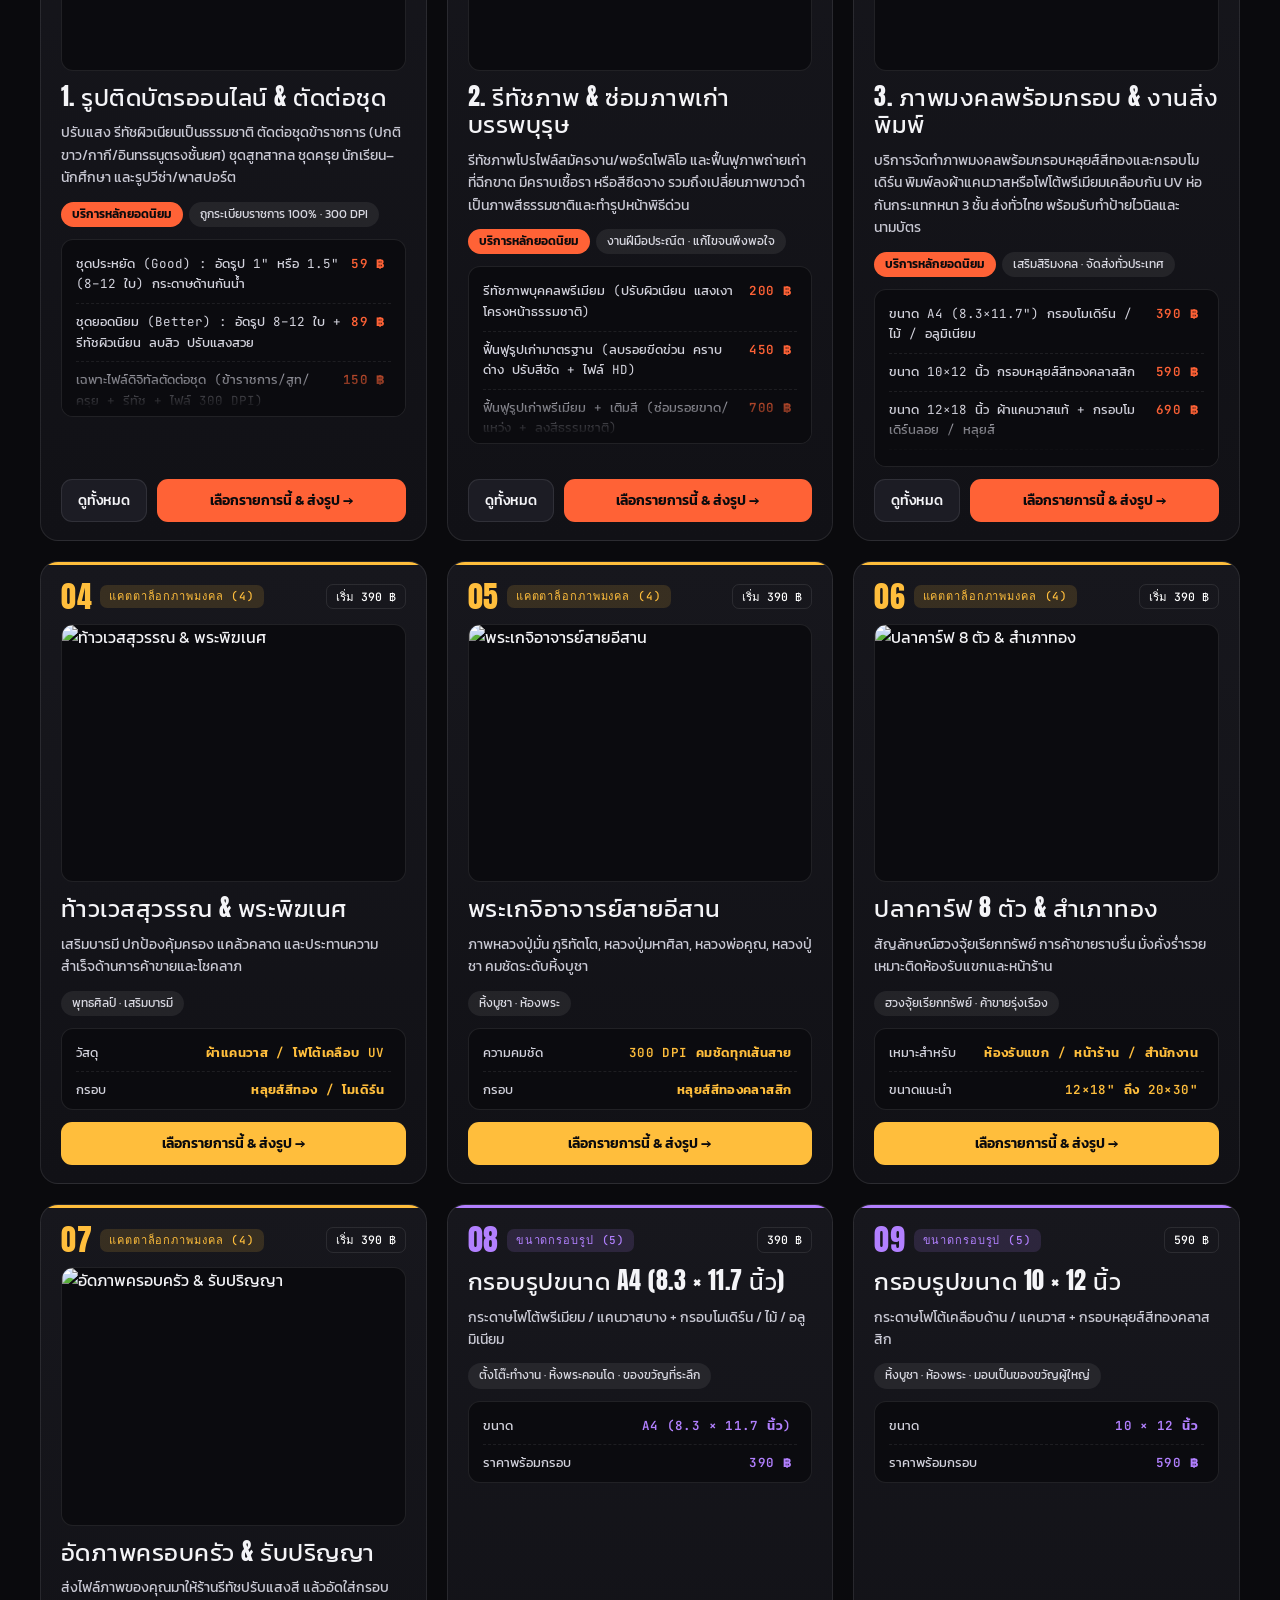
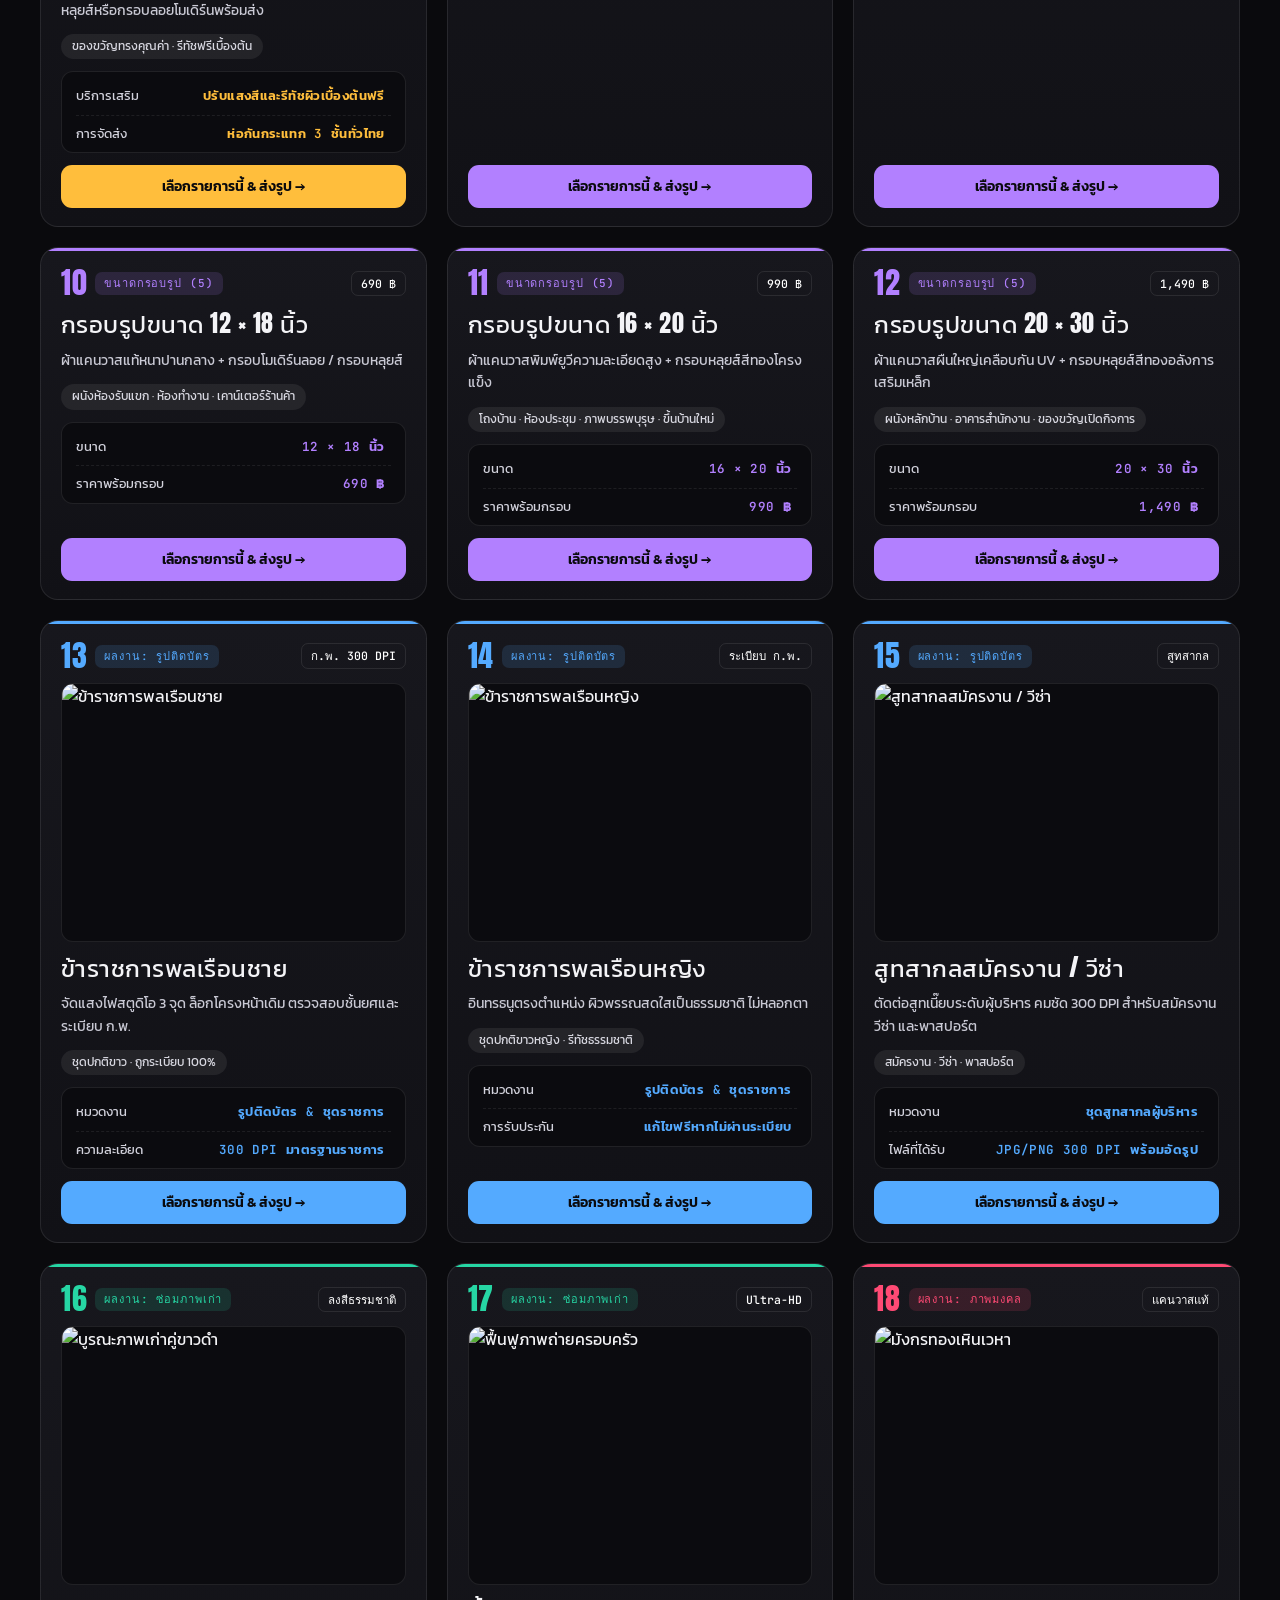
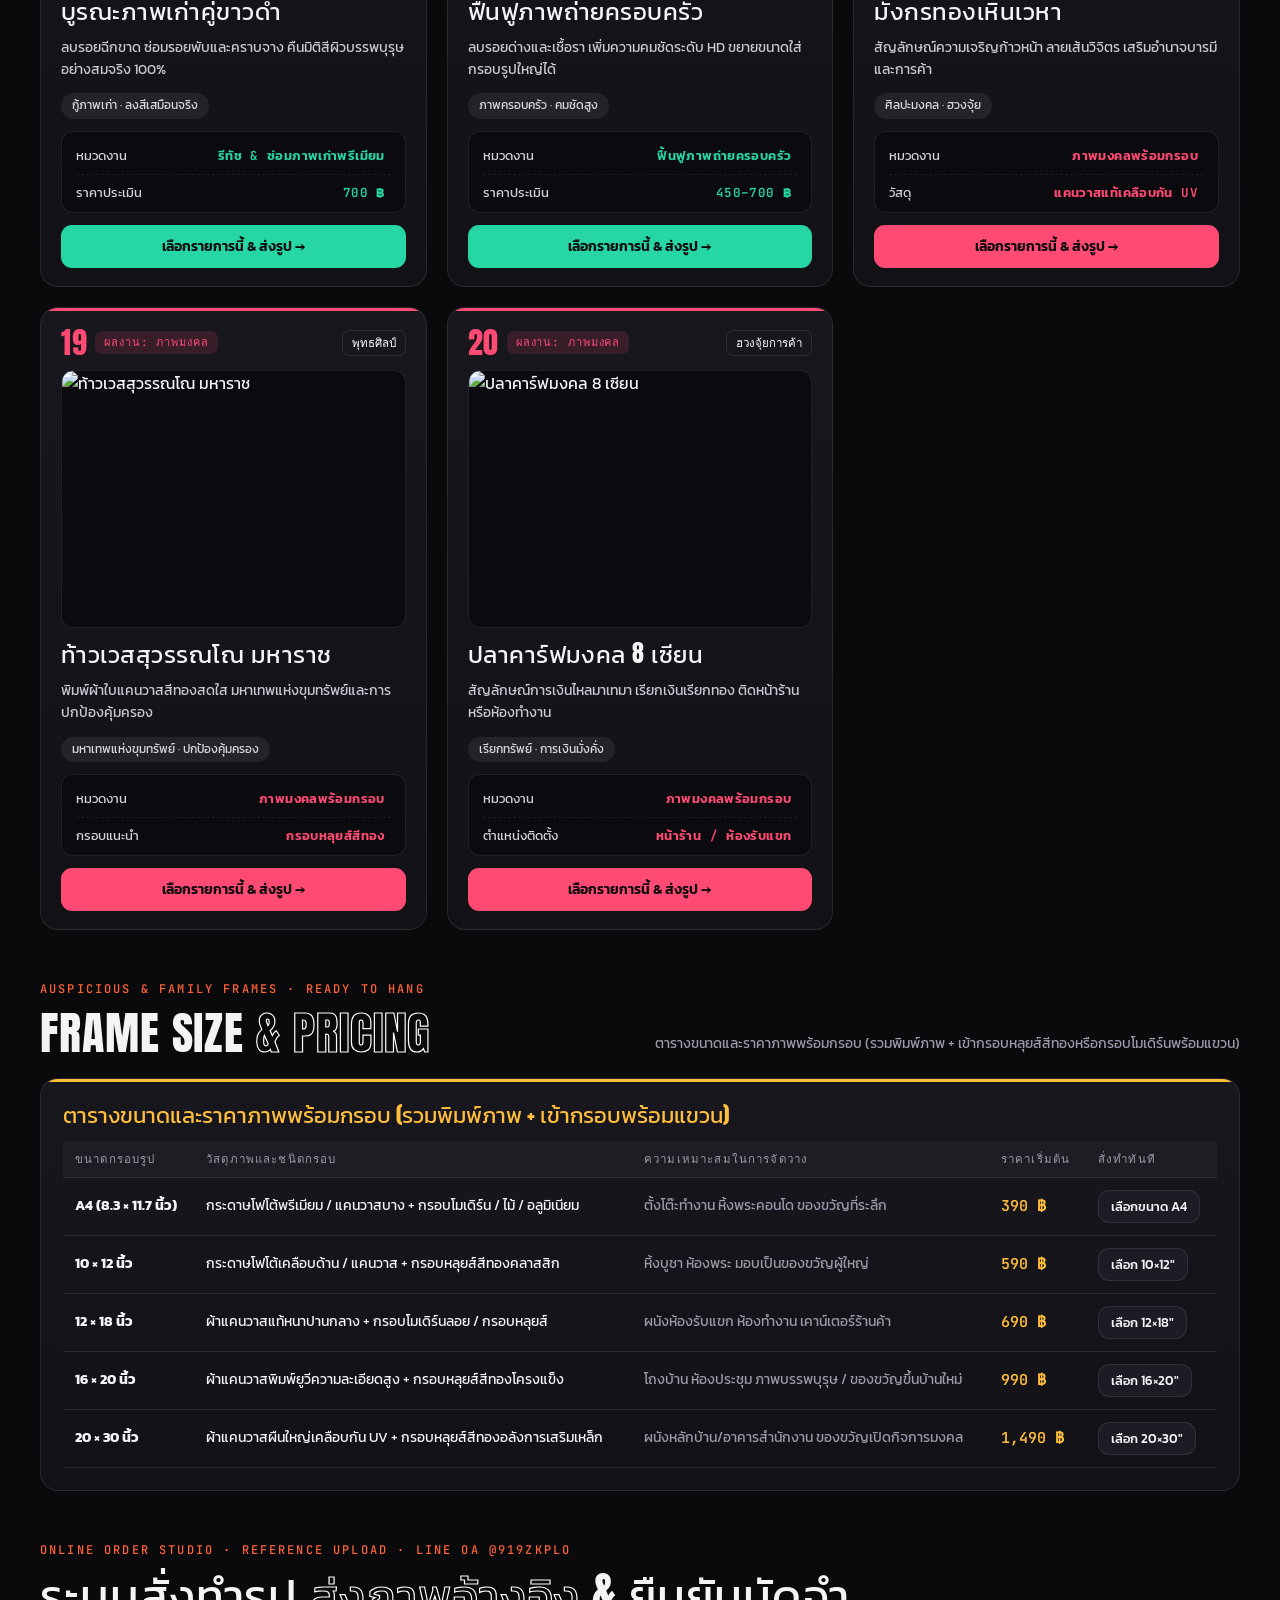
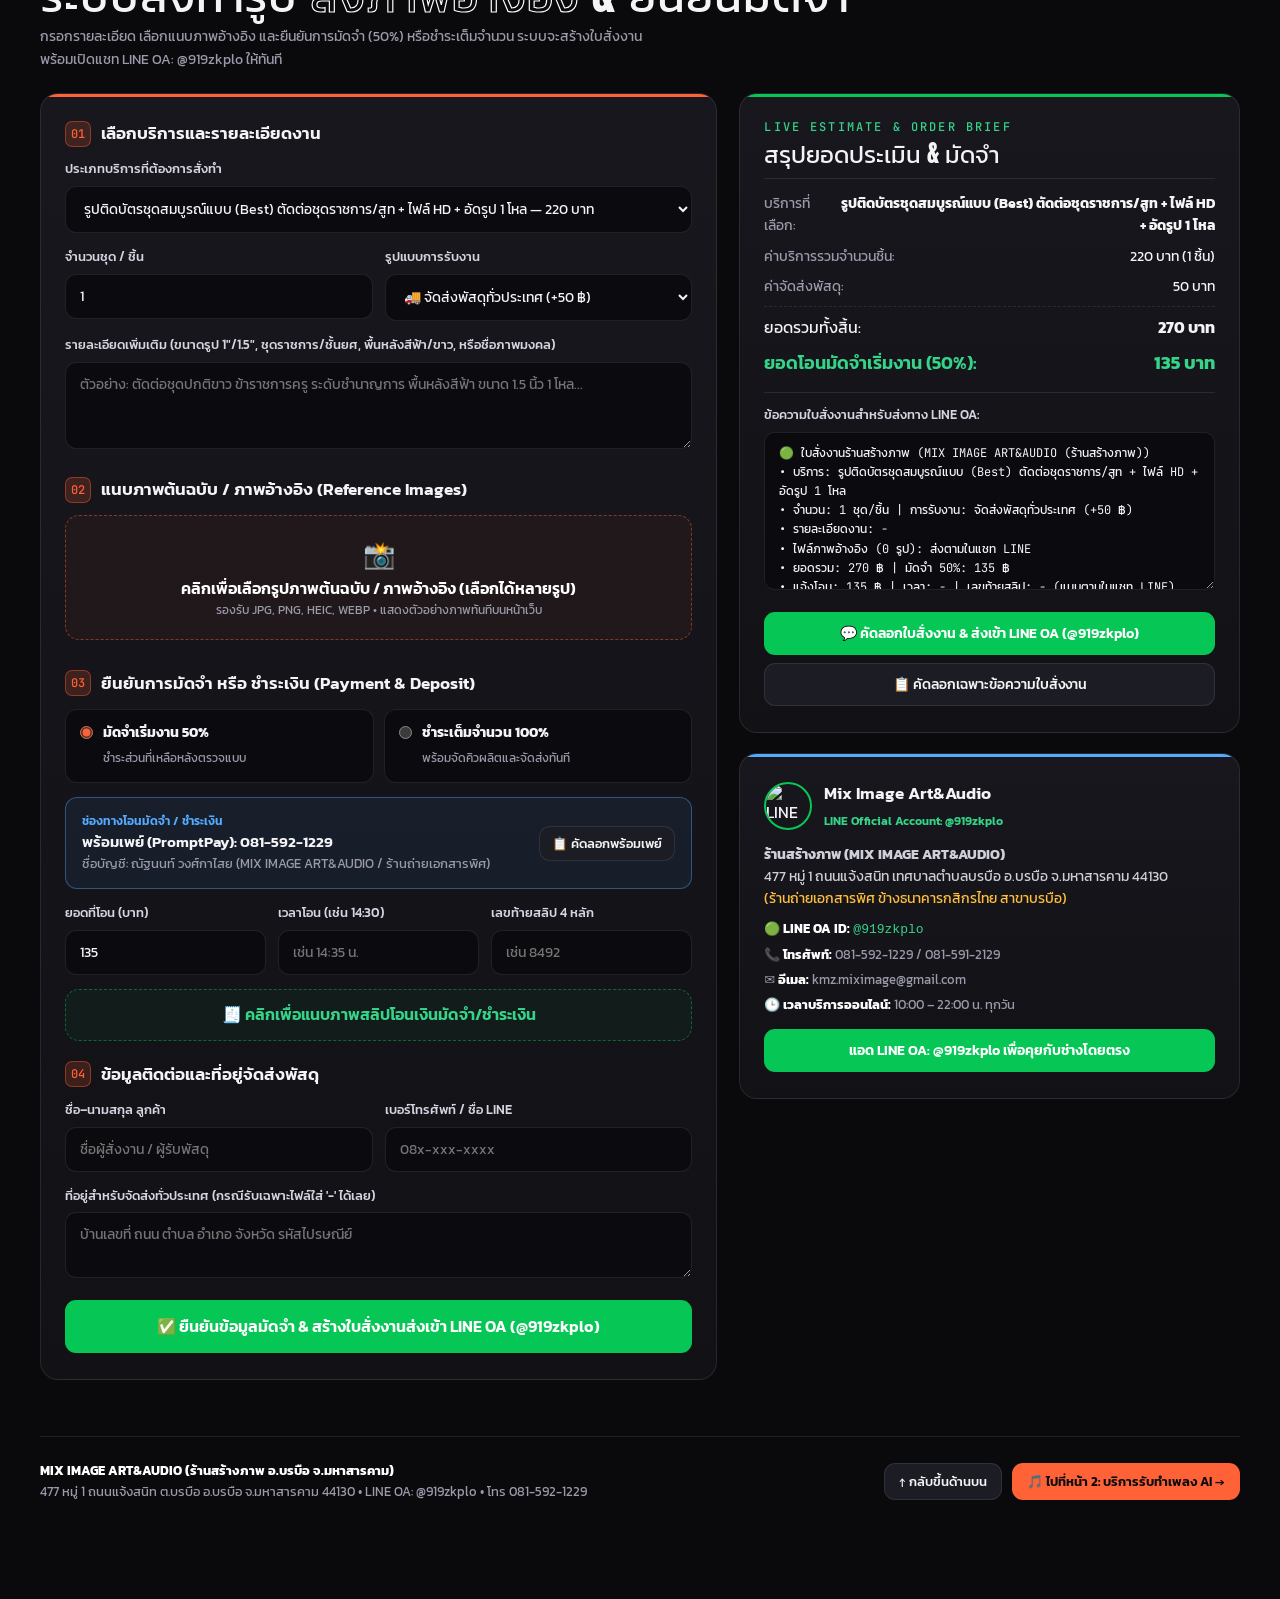
==== commit 913364d1: "feat: deploy Street Editorial 2-page HTML (Art & Print + Audio Studio) overwriting live pages" ====
--- a/index.html
+++ b/index.html
@@ -1,162 +1,1217 @@
-<!doctype html>
-<html lang="th" class="scroll-smooth">
-  <head>
-    <meta charset="UTF-8" />
-    <meta name="viewport" content="width=device-width, initial-scale=1.0" />
-    <meta name="theme-color" content="#F6F1EA" />
-
-    <!-- Favicon & App Icons (Google Search requires multiples of 48px: 48x48, 96x96, 192x192, 512x512) -->
-    <link rel="icon" href="/favicon.ico" sizes="any" />
-    <link rel="shortcut icon" href="/favicon.ico" type="image/x-icon" />
-    <link rel="icon" type="image/png" sizes="16x16" href="/favicon-16x16.png" />
-    <link rel="icon" type="image/png" sizes="32x32" href="/favicon-32x32.png" />
-    <link rel="icon" type="image/png" sizes="48x48" href="/favicon-48x48.png" />
-    <link rel="icon" type="image/png" sizes="96x96" href="/favicon-96x96.png" />
-    <link rel="icon" type="image/png" sizes="192x192" href="/favicon-192x192.png" />
-    <link rel="icon" type="image/png" sizes="512x512" href="/favicon.png" />
-    <link rel="apple-touch-icon" sizes="180x180" href="/apple-touch-icon.png" />
-    <link rel="manifest" href="/site.webmanifest" />
-    <link rel="canonical" href="https://miximage.shop/" />
-
-    <!-- Google Analytics: retain both configured properties with one loader -->
-    <script async src="https://www.googletagmanager.com/gtag/js?id=G-PFB9WFQ5WP"></script>
-    <script>
-      window.dataLayer = window.dataLayer || [];
-      function gtag(){window.dataLayer.push(arguments);}
-      gtag('js', new Date());
-      gtag('config', 'G-PFB9WFQ5WP');
-      gtag('config', 'G-7B8QKTYGMJ');
-    </script>
-
-    <title>MIXIMAGE Art &amp; Audio (ร้านสร้างภาพ) | รูปติดบัตร รีทัช กู้ภาพเก่า ภาพมงคล ทำเพลง AI</title>
-    <meta
-      name="description"
-      content="MIXIMAGE Art & Audio (ร้านสร้างภาพ) รับทำรูปติดบัตรออนไลน์ รีทัช กู้ภาพเก่า เปลี่ยนฉาก เปลี่ยนชุด พรีเวดดิ้ง AI ภาพมงคล ออกแบบกราฟิก และทำเพลง AI เชิงพาณิชย์ 100% โดย มิก ณัฐนนท์ อ.บรบือ จ.มหาสารคาม"
-    />
-    <meta
-      name="keywords"
-      content="รูปติดบัตรออนไลน์, รีทัชภาพ, กู้ภาพเก่า, เปลี่ยนฉาก, เปลี่ยนชุด, พรีเวดดิ้ง AI, ภาพมงคล, ออกแบบกราฟิก, ทำเพลง AI, MIXIMAGE Art & Audio, ร้านสร้างภาพ, มิก ณัฐนนท์"
-    />
-    <meta name="author" content="ณัฐนนท์ วงศ์กาไสย (MIX NATTANON)" />
-
-    <!-- Open Graph / Facebook / LINE -->
-    <meta property="og:locale" content="th_TH" />
-    <meta property="og:site_name" content="MIXIMAGE Art &amp; Audio (ร้านสร้างภาพ)" />
-    <meta property="og:type" content="website" />
-    <meta property="og:url" content="https://miximage.shop/" />
-    <meta property="og:title" content="MIXIMAGE Art &amp; Audio (ร้านสร้างภาพ) — ภาพสวยพร้อมขาย งานเสียงพร้อมใช้" />
-    <meta
-      property="og:description"
-      content="รับทำรูปติดบัตรออนไลน์ รีทัชขั้นสูง กู้ภาพเก่า พรีเวดดิ้ง AI ภาพมงคลพร้อมกรอบ ออกแบบกราฟิก และทำเพลง AI เชิงพาณิชย์ 100% พร้อมส่งไฟล์ออนไลน์ทั่วประเทศ"
-    />
-    <meta property="og:image" content="https://miximage.shop/assets/mix-og-preview.jpg?v=2026" />
-    <meta property="og:image:url" content="https://miximage.shop/assets/mix-og-preview.jpg?v=2026" />
-    <meta property="og:image:secure_url" content="https://miximage.shop/assets/mix-og-preview.jpg?v=2026" />
-    <meta property="og:image:type" content="image/jpeg" />
-    <meta property="og:image:width" content="1200" />
-    <meta property="og:image:height" content="630" />
-    <meta property="og:image:alt" content="MIXIMAGE Art &amp; Audio ร้านสร้างภาพ รูปติดบัตร รีทัช กู้ภาพเก่า ภาพมงคล ทำเพลง AI" />
-    <link rel="image_src" href="https://miximage.shop/assets/mix-og-preview.jpg?v=2026" />
-
-    <!-- Twitter -->
-    <meta name="twitter:card" content="summary_large_image" />
-    <meta name="twitter:url" content="https://miximage.shop/" />
-    <meta name="twitter:title" content="MIXIMAGE Art &amp; Audio (ร้านสร้างภาพ) | รูปติดบัตร รีทัช กู้ภาพเก่า ทำเพลง AI" />
-    <meta
-      name="twitter:description"
-      content="งานภาพพร้อมใช้ เริ่ม 100 บาท รีทัชกู้ภาพเก่า ภาพมงคล พร้อมบริการทำเพลง AI เชิงพาณิชย์ 100% ตามบรีฟ"
-    />
-    <meta name="twitter:image" content="https://miximage.shop/assets/mix-og-preview.jpg?v=2026" />
-
-    <!-- Fonts -->
-    <link rel="preconnect" href="https://fonts.googleapis.com" />
-    <link rel="preconnect" href="https://fonts.gstatic.com" crossorigin />
-    <link
-      href="https://fonts.googleapis.com/css2?family=Kanit:ital,wght@0,300;0,400;0,500;0,600;0,700;1,300;1,400&family=Space+Grotesk:wght@400;500;600;700&display=swap"
-      rel="stylesheet"
-    />
-
-    <!-- Schema.org Website, Organization & LocalBusiness Structured Data -->
-    <script type="application/ld+json">
-    {
-      "@context": "https://schema.org",
-      "@graph": [
-        {
-          "@type": "WebSite",
-          "@id": "https://miximage.shop/#website",
-          "url": "https://miximage.shop/",
-          "name": "MIXIMAGE Art & Audio (ร้านสร้างภาพ)",
-          "alternateName": ["MIX-IMAGE Art & Audio", "ร้านสร้างภาพ บรบือ"],
-          "inLanguage": "th-TH"
-        },
-        {
-          "@type": "LocalBusiness",
-          "@id": "https://miximage.shop/#studio",
-          "name": "MIXIMAGE Art & Audio (ร้านสร้างภาพ)",
-          "alternateName": "ร้านถ่ายเอกสารพิศ บรบือ",
-          "image": "https://miximage.shop/assets/mix-og-preview.jpg?v=2026",
-          "logo": {
-            "@type": "ImageObject",
-            "url": "https://miximage.shop/favicon.png",
-            "width": 512,
-            "height": 512
-          },
-          "url": "https://miximage.shop/",
-          "telephone": "+66815921229",
-          "priceRange": "฿100 - ฿4900",
-          "address": {
-            "@type": "PostalAddress",
-            "streetAddress": "ข้าง ธนาคารกสิกรไทย สาขาบรบือ",
-            "addressLocality": "อำเภอบรบือ",
-            "addressRegion": "มหาสารคาม",
-            "postalCode": "44130",
-            "addressCountry": "TH"
-          },
-          "geo": {
-            "@type": "GeoCoordinates",
-            "latitude": 16.041440440179915,
-            "longitude": 103.11919167575981
-          },
-          "openingHoursSpecification": [
-            {
-              "@type": "OpeningHoursSpecification",
-              "dayOfWeek": ["Monday", "Tuesday", "Wednesday", "Thursday", "Friday", "Saturday", "Sunday"],
-              "opens": "08:00",
-              "closes": "17:00"
-            }
-          ],
-          "sameAs": [
-            "https://www.facebook.com/miximage2026/",
-            "https://www.youtube.com/@MIXNATTANON",
-            "https://line.me/R/ti/p/@919zkplo",
-            "https://page.line.me/919zkplo"
-          ]
-        }
+<!DOCTYPE html>
+<html lang="th">
+<head>
+<meta charset="UTF-8">
+<meta name="viewport" content="width=device-width, initial-scale=1">
+<meta name="color-scheme" content="dark">
+<title>MIX IMAGE ART&amp;AUDIO | หน้า 1: งานภาพ รูปติดบัตร รีทัช กรอบรูปมงคล (Street Editorial)</title>
+<meta name="description" content="ร้านสร้างภาพ MIX IMAGE ART&AUDIO อ.บรบือ จ.มหาสารคาม รับทำรูปติดบัตรออนไลน์ ตัดต่อชุดข้าราชการ รีทัช ซ่อมภาพเก่า และภาพมงคลพร้อมกรอบ ส่งทั่วประเทศ">
+<link rel="preconnect" href="https://fonts.googleapis.com">
+<link rel="preconnect" href="https://fonts.gstatic.com" crossorigin>
+<link href="https://fonts.googleapis.com/css2?family=Anton&family=JetBrains+Mono:wght@400;500&family=Kanit:wght@300;400;500;600;700&display=swap" rel="stylesheet">
+<!--
+  ===================================================================
+  MIX IMAGE ART&AUDIO — หน้าที่ 1: งานภาพ & กรอบรูปมงคล
+  โครงสร้าง: Street Editorial Card Architecture (_Street_Editorial_20_HTML_.html)
+  พร้อมนำไปให้ Antigravity ปรับแต่งต่อได้ทันที:
+    1. แก้สี/ธีมหลัก         -> :root CSS Variables ด้านล่าง
+    2. แก้ข้อมูลร้าน/LINE OA -> const SHOP ใน <script>
+    3. แก้หมวดหมู่และสีการ์ด  -> const CATS ใน <script>
+    4. เพิ่ม/ลด/แก้การ์ดทั้งหมด -> const ITEMS ใน <script> (รองรับทั้งการ์ดบริการ, ภาพมงคล, ขนาดกรอบ, ผลงานจริง)
+    5. แก้ตารางราคากรอบรูป   -> const FRAME_TABLE ใน <script>
+  ===================================================================
+-->
+<style>
+:root{
+  --bg:#0a0a0d;
+  --line:rgba(255,255,255,.09);
+  --text:#f4f4f7;
+  --muted:#9a9aab;
+  --accent:255,98,54;
+  --lineg:6,199,85;
+  --gold:255,190,60;
+  --cyan:84,170,255;
+}
+*{box-sizing:border-box;margin:0;padding:0}
+[hidden]{display:none!important}
+html{scroll-behavior:smooth}
+body{
+  font-family:'Kanit',system-ui,-apple-system,'Segoe UI',Tahoma,sans-serif;
+  color:var(--text);
+  line-height:1.6;
+  min-height:100vh;
+  background:
+    radial-gradient(900px 520px at 88% -8%,rgba(150,28,62,.38),transparent 62%),
+    radial-gradient(760px 520px at -8% 6%,rgba(255,98,54,.16),transparent 62%),
+    var(--bg);
+}
+body::before{
+  content:"";position:fixed;inset:0;z-index:0;pointer-events:none;opacity:.08;
+  background-image:url("data:image/svg+xml;utf8,<svg xmlns='http://www.w3.org/2000/svg' width='180' height='180'><filter id='n'><feTurbulence type='fractalNoise' baseFrequency='.85' numOctaves='2' stitchTiles='stitch'/></filter><rect width='100%25' height='100%25' filter='url(%23n)'/></svg>");
+}
+a{color:inherit;text-decoration:none}
+.wrap{position:relative;z-index:1;max-width:1240px;margin:0 auto;padding:20px 20px 96px}
+
+/* [ANTIGRAVITY ZONE: TOP NAVIGATION] */
+.nav{
+  position:sticky;top:12px;z-index:40;
+  display:flex;flex-wrap:wrap;align-items:center;gap:10px 14px;
+  padding:10px 16px;margin-bottom:34px;
+  border:1px solid var(--line);border-radius:16px;
+  background:rgba(12,12,16,.84);
+  -webkit-backdrop-filter:blur(14px);backdrop-filter:blur(14px);
+}
+.brand{display:flex;align-items:center;gap:10px;margin-right:auto}
+.brand img{width:46px;height:40px;object-fit:contain}
+.brand b{display:block;font:400 19px/1 'Anton',sans-serif;letter-spacing:.04em}
+.brand small{display:block;font-size:11.5px;color:var(--muted)}
+.tabs{display:inline-flex;flex-wrap:wrap;gap:4px;padding:4px;border:1px solid var(--line);border-radius:12px;background:#0c0c10}
+.tabs a{padding:7px 13px;border-radius:9px;font-size:13px;color:var(--muted);transition:.2s}
+.tabs a:hover{color:var(--text)}
+.tabs a[aria-current="page"]{background:rgb(var(--accent));color:#0a0a0d;font-weight:600;box-shadow:0 8px 20px -8px rgba(var(--accent),.9)}
+.nav-links{display:flex;flex-wrap:wrap;gap:12px;font-size:13px;color:#d0d0dc}
+.nav-links a:hover{color:rgb(var(--accent))}
+
+/* [ANTIGRAVITY ZONE: HERO 2-COLUMN] */
+.hero-grid{display:grid;grid-template-columns:1.15fr .85fr;gap:22px;align-items:stretch}
+.hero-box{
+  position:relative;display:flex;flex-direction:column;justify-content:space-between;
+  padding:28px 26px;border:1px solid var(--line);border-radius:20px;
+  background:linear-gradient(180deg,#17171d,#111116);overflow:hidden;
+}
+.hero-box::before{content:"";position:absolute;inset:0 0 auto 0;height:3px;background:rgb(var(--c,var(--accent)))}
+.kicker{margin-bottom:12px;font:500 12px/1.3 'JetBrains Mono',monospace;letter-spacing:.18em;text-transform:uppercase;color:rgb(var(--accent))}
+.shop-chip{display:inline-flex;align-items:center;gap:10px;padding:8px 12px;margin-bottom:14px;border:1px solid var(--line);border-radius:12px;background:rgba(255,255,255,.03);width:fit-content}
+.shop-chip img{width:38px;height:32px;object-fit:contain}
+.shop-chip b{display:block;font-size:13px;color:#fff}
+.shop-chip small{display:block;font-size:11.5px;color:var(--muted)}
+h1{font-family:'Anton','Kanit',sans-serif;font-weight:400;text-transform:uppercase;letter-spacing:.01em;line-height:.96;font-size:clamp(42px,6.5vw,78px)}
+h1 span{color:transparent;-webkit-text-stroke:1.5px #fff}
+.sub-headline{margin-top:10px;font-size:clamp(20px,2.6vw,28px);font-weight:600;line-height:1.25}
+.sub-headline em{font-style:normal;color:rgb(var(--accent))}
+.lead{margin-top:12px;color:#c9c9d6;font-size:15px}
+.pills{display:flex;flex-wrap:wrap;gap:8px;margin-top:18px}
+.pill{padding:6px 13px;border:1px solid var(--line);border-radius:999px;background:rgba(255,255,255,.04);font-size:12.5px}
+.pill b{color:rgb(var(--accent));font-weight:600}
+.hero-ctas{display:flex;flex-wrap:wrap;gap:10px;margin-top:22px}
+
+/* Before / After Interactive Slider inside Hero Right Card */
+.ba-head{display:flex;justify-content:space-between;align-items:flex-start;gap:10px;flex-wrap:wrap;margin-bottom:12px}
+.ba-head h2{font:400 22px/1.15 'Anton','Kanit',sans-serif;letter-spacing:.02em;text-transform:uppercase}
+.ba-wrap{
+  position:relative;width:100%;aspect-ratio:4/3;border-radius:14px;overflow:hidden;
+  border:1px solid var(--line);background:#09090c;user-select:none;touch-action:pan-y;cursor:ew-resize;
+}
+.ba-layer{position:absolute;inset:0;width:100%;height:100%}
+.ba-layer img{width:100%;height:100%;object-fit:cover;display:block;pointer-events:none}
+.ba-after{clip-path:inset(0 0 0 50%)}
+.ba-tag{
+  position:absolute;top:10px;z-index:3;padding:4px 10px;border-radius:999px;
+  background:rgba(10,10,13,.82);border:1px solid var(--line);
+  font:500 11px/1.2 'JetBrains Mono','Kanit',sans-serif;color:#fff;
+}
+.ba-tag.before{left:10px}
+.ba-tag.after{right:10px;border-color:rgba(var(--accent),.6);color:rgb(var(--accent))}
+.ba-handle{
+  position:absolute;top:0;bottom:0;left:50%;width:2px;background:rgb(var(--accent));
+  z-index:4;pointer-events:none;
+}
+.ba-knob{
+  position:absolute;top:50%;left:50%;transform:translate(-50%,-50%);
+  width:36px;height:36px;border-radius:50%;background:rgb(var(--accent));color:#0a0a0d;
+  display:grid;place-items:center;font-weight:700;font-size:14px;
+  box-shadow:0 6px 20px rgba(0,0,0,.6);
+}
+.ba-range{display:flex;align-items:center;gap:10px;margin-top:10px;font-size:12px;color:var(--muted)}
+.ba-range input{width:100%;accent-color:rgb(var(--accent));cursor:pointer}
+.ba-stats{display:grid;grid-template-columns:repeat(3,1fr);gap:8px;margin-top:12px;text-align:center}
+.ba-stat{padding:10px 8px;border:1px solid var(--line);border-radius:12px;background:#0c0c10}
+.ba-stat b{display:block;font:400 20px/1.1 'Anton',sans-serif;color:rgb(var(--accent))}
+.ba-stat span{font-size:11px;color:var(--muted)}
+
+/* [ANTIGRAVITY ZONE: MARQUEE] */
+.marquee{overflow:hidden;margin:28px 0;padding:12px 0;border-block:1px solid var(--line);background:rgba(255,255,255,.02)}
+.track{display:flex;width:max-content;animation:slide 40s linear infinite;font:400 22px/1 'Anton','Kanit',sans-serif;letter-spacing:.08em;text-transform:uppercase;color:rgba(255,255,255,.24)}
+.track span{white-space:nowrap;padding-right:40px}
+.track span::after{content:"\2726";margin-left:40px;color:rgb(var(--accent))}
+@keyframes slide{to{transform:translateX(-50%)}}
+
+/* [ANTIGRAVITY ZONE: SECTION HEADERS] */
+.sec{margin-top:52px;scroll-margin-top:88px}
+.sec-head{display:flex;flex-wrap:wrap;align-items:flex-end;justify-content:space-between;gap:10px 20px;margin-bottom:16px}
+.sec-head h2{font:400 clamp(28px,4.5vw,46px)/1 'Anton','Kanit',sans-serif;text-transform:uppercase;letter-spacing:.02em}
+.sec-head h2 span{color:transparent;-webkit-text-stroke:1.2px #fff}
+.sec-head p{color:var(--muted);font-size:14px;max-width:620px}
+
+/* [ANTIGRAVITY ZONE: STREET EDITORIAL TOOLBAR & FILTERS] */
+.bar{display:grid;gap:14px;padding:18px;border:1px solid var(--line);border-radius:18px;background:rgba(255,255,255,.035);-webkit-backdrop-filter:blur(10px);backdrop-filter:blur(10px)}
+.row{display:flex;flex-wrap:wrap;align-items:center;gap:10px}
+.lbl{margin-right:4px;font:500 12px/1 'JetBrains Mono',monospace;letter-spacing:.16em;text-transform:uppercase;color:var(--muted)}
+.seg{display:inline-flex;flex-wrap:wrap;gap:4px;padding:4px;border:1px solid var(--line);border-radius:13px;background:#0c0c10}
+.seg button{font:500 13.5px 'Kanit',sans-serif;color:var(--muted);background:transparent;border:0;border-radius:9px;padding:7px 14px;cursor:pointer;transition:.2s}
+.seg button:hover{color:var(--text)}
+.seg button[aria-pressed="true"]{background:rgb(var(--accent));color:#0a0a0d;font-weight:600;box-shadow:0 8px 20px -8px rgba(var(--accent),.9)}
+.note{font-size:13px;color:var(--muted)}
+.fchip{font:400 13px 'Kanit',sans-serif;color:#d9d9e2;background:rgba(255,255,255,.04);border:1px solid var(--line);border-radius:999px;padding:7px 14px;cursor:pointer;transition:.2s}
+.fchip i{font-style:normal;opacity:.55;margin-left:6px}
+.fchip:hover{border-color:rgba(var(--c),.7)}
+.fchip[aria-pressed="true"]{background:rgba(var(--c),.18);border-color:rgb(var(--c));color:#fff}
+input[type=search]{flex:1 1 220px;min-width:0;padding:10px 14px;border:1px solid var(--line);border-radius:11px;background:#0c0c10;color:var(--text);font:400 14px 'Kanit',sans-serif;outline:0}
+input[type=search]:focus{border-color:rgb(var(--accent))}
+.count{font-size:13px;color:var(--muted)}
+
+/* Buttons */
+.btn{display:inline-flex;align-items:center;justify-content:center;gap:6px;font:500 14px 'Kanit',sans-serif;color:var(--text);background:#1c1c24;border:1px solid var(--line);border-radius:11px;padding:10px 16px;cursor:pointer;transition:.2s}
+.btn:hover{border-color:rgba(255,255,255,.3)}
+.btn.primary{flex:1;background:rgb(var(--c,var(--accent)));border-color:transparent;color:#0a0a0d;font-weight:600}
+.btn.primary:hover{filter:brightness(1.08);transform:translateY(-1px)}
+.btn.primary.done{background:#35d489}
+.btn.line{background:rgb(var(--lineg));border-color:transparent;color:#fff;font-weight:600}
+.btn.line:hover{filter:brightness(1.08);transform:translateY(-1px)}
+.btn:focus-visible,.fchip:focus-visible,.seg button:focus-visible{outline:2px solid #fff;outline-offset:2px}
+#copyAll{margin-left:auto}
+
+/* Tips */
+.tips{margin-top:16px;border:1px solid var(--line);border-radius:14px;background:rgba(255,255,255,.03)}
+.tips summary{cursor:pointer;padding:14px 18px;font-weight:500;list-style:none}
+.tips summary::-webkit-details-marker{display:none}
+.tips summary::before{content:"+";display:inline-block;width:22px;color:rgb(var(--accent));font-weight:600}
+.tips[open] summary::before{content:"\2013"}
+.tips ol{padding:0 22px 18px 44px;color:#cfcfda;font-size:14px}
+.tips li{margin:4px 0}
+
+/* [ANTIGRAVITY ZONE: STREET EDITORIAL CARDS (.grid > .card)] */
+.grid{display:grid;grid-template-columns:repeat(auto-fill,minmax(min(340px,100%),1fr));gap:20px;margin-top:22px}
+.card{
+  position:relative;display:flex;flex-direction:column;gap:12px;
+  padding:20px 20px 18px;border:1px solid var(--line);border-radius:18px;
+  background:linear-gradient(180deg,#17171d,#111116);overflow:hidden;
+  transition:transform .25s,border-color .25s,box-shadow .25s;
+}
+.card::before{content:"";position:absolute;inset:0 0 auto 0;height:3px;background:rgb(var(--c))}
+.card:hover{transform:translateY(-3px);border-color:rgba(var(--c),.55);box-shadow:0 18px 44px -22px rgba(var(--c),.75)}
+.top{display:flex;align-items:center;flex-wrap:wrap;gap:8px}
+.num{font:400 30px/1 'Anton',sans-serif;letter-spacing:.02em;color:rgb(var(--c))}
+.tag{padding:6px 9px;border-radius:7px;background:rgba(var(--c),.14);color:rgb(var(--c));font:500 11px/1 'JetBrains Mono',monospace;letter-spacing:.08em;text-transform:uppercase}
+.ratio{margin-left:auto;padding:6px 9px;border:1px solid var(--line);border-radius:7px;color:#fff;font:500 11.5px/1 'JetBrains Mono',monospace}
+.thumb{position:relative;aspect-ratio:4/3;border-radius:12px;overflow:hidden;border:1px solid var(--line);background:#0b0b0f;cursor:zoom-in}
+.thumb img{width:100%;height:100%;object-fit:cover;display:block;transition:transform .35s}
+.card:hover .thumb img{transform:scale(1.04)}
+.card h3{font:400 24px/1.15 'Anton','Kanit',sans-serif;letter-spacing:.02em;text-transform:uppercase}
+.th{font-size:14px;color:#c9c9d4}
+.meta{display:flex;flex-wrap:wrap;gap:6px}
+.meta span{padding:3px 11px;border-radius:999px;background:rgba(255,255,255,.07);color:#d9d9e2;font-size:12px}
+.meta span.sample{background:rgb(var(--c));color:#0a0a0d;font-weight:600}
+.prompt{
+  position:relative;max-height:178px;overflow:hidden;padding:14px 14px 8px;
+  border:1px solid var(--line);border-radius:12px;background:#0b0b0f;color:#d3d3dd;
+  font:400 12.5px/1.65 'JetBrains Mono','Kanit',monospace;transition:max-height .35s ease;
+}
+.prompt::after{content:"";position:absolute;left:0;right:0;bottom:0;height:56px;background:linear-gradient(to bottom,transparent,#0b0b0f 88%);pointer-events:none;transition:opacity .25s}
+.prompt.open,.prompt.short{max-height:1500px}
+.prompt.open::after,.prompt.short::after{opacity:0;display:none}
+.ln{display:flex;justify-content:space-between;gap:10px;margin-bottom:8px;padding-bottom:8px;border-bottom:1px dashed rgba(255,255,255,.08);word-break:break-word}
+.ln:last-child{border-bottom:0;margin-bottom:0;padding-bottom:0}
+.ln b{margin-right:6px;font-weight:600;letter-spacing:.03em;color:rgb(var(--c));white-space:nowrap}
+.actions{display:flex;gap:10px;margin-top:auto}
+
+/* [ANTIGRAVITY ZONE: FRAME SIZE TABLE] */
+.table-card{
+  margin-top:22px;padding:22px;border:1px solid var(--line);border-radius:18px;
+  background:linear-gradient(180deg,#17171d,#111116);overflow-x:auto;position:relative;
+}
+.table-card::before{content:"";position:absolute;inset:0 0 auto 0;height:3px;background:rgb(var(--gold))}
+.table-card h3{font:400 22px/1.2 'Anton','Kanit',sans-serif;margin-bottom:14px;color:rgb(var(--gold))}
+table.ftable{width:100%;border-collapse:collapse;font-size:13.5px;min-width:640px}
+.ftable th,.ftable td{padding:12px 12px;text-align:left;border-bottom:1px solid var(--line)}
+.ftable th{font:500 11.5px/1 'JetBrains Mono',monospace;text-transform:uppercase;letter-spacing:.1em;color:var(--muted);background:rgba(255,255,255,.03)}
+.ftable td.price{font:600 15px 'JetBrains Mono',monospace;color:rgb(var(--gold));white-space:nowrap}
+
+/* [ANTIGRAVITY ZONE: INTERACTIVE ORDER STUDIO & DEPOSIT CALCULATOR] */
+.order-grid{display:grid;grid-template-columns:1.15fr .85fr;gap:22px;align-items:start;margin-top:22px}
+.form-card{
+  position:relative;padding:26px 24px;border:1px solid var(--line);border-radius:18px;
+  background:linear-gradient(180deg,#17171d,#111116);overflow:hidden;
+}
+.form-card::before{content:"";position:absolute;inset:0 0 auto 0;height:3px;background:rgb(var(--c,var(--accent)))}
+.step-title{display:flex;align-items:center;gap:10px;font-size:17px;font-weight:600;margin:20px 0 12px}
+.step-title:first-child{margin-top:0}
+.step-num{
+  width:26px;height:26px;border-radius:7px;background:rgba(var(--accent),.18);
+  color:rgb(var(--accent));font:500 12px/1 'JetBrains Mono',monospace;
+  display:inline-grid;place-items:center;border:1px solid rgba(var(--accent),.4);
+}
+.fgroup{margin-bottom:14px}
+.flabel{display:block;font-size:13px;color:#d5d5e2;margin-bottom:6px;font-weight:500}
+.finput{
+  width:100%;padding:11px 14px;border:1px solid var(--line);border-radius:11px;
+  background:#0b0b0f;color:var(--text);font:400 14px 'Kanit',sans-serif;outline:0;
+}
+.finput:focus{border-color:rgb(var(--accent))}
+.fgrid-2{display:grid;grid-template-columns:1fr 1fr;gap:12px}
+.fgrid-3{display:grid;grid-template-columns:1fr 1fr 1fr;gap:12px}
+.dropzone{
+  display:block;padding:18px;text-align:center;border:1.5px dashed rgba(var(--accent),.45);
+  border-radius:14px;background:rgba(var(--accent),.05);cursor:pointer;transition:.2s;
+}
+.dropzone:hover{border-color:rgb(var(--accent));background:rgba(var(--accent),.1)}
+.preview-list{display:grid;grid-template-columns:repeat(auto-fill,minmax(96px,1fr));gap:10px;margin-top:10px}
+.pitem{padding:6px;border:1px solid var(--line);border-radius:10px;background:#0b0b0f;font-size:11px;color:var(--muted);text-align:center}
+.pitem img{width:100%;aspect-ratio:1;object-fit:cover;border-radius:6px;margin-bottom:4px}
+.pay-toggle{display:grid;grid-template-columns:1fr 1fr;gap:10px;margin-bottom:14px}
+.pay-opt{
+  display:flex;align-items:flex-start;gap:10px;padding:12px 14px;border:1px solid var(--line);
+  border-radius:12px;background:#0b0b0f;cursor:pointer;
+}
+.pay-opt input{margin-top:4px;accent-color:rgb(var(--accent))}
+.pp-box{
+  display:flex;justify-content:space-between;align-items:center;flex-wrap:wrap;gap:10px;
+  padding:14px 16px;margin-bottom:14px;border:1px solid rgba(var(--cyan),.4);
+  border-radius:12px;background:rgba(var(--cyan),.08);
+}
+.sum-rows{display:grid;gap:8px;padding:14px 0;margin:12px 0;border-block:1px solid var(--line);font-size:14px}
+.sum-row{display:flex;justify-content:space-between;gap:10px}
+.sum-row.total{font-size:16px;padding-top:8px;border-top:1px dashed var(--line)}
+.sum-row.paynow{font-size:18px;color:#35d489;font-weight:600}
+.oa-head{display:flex;align-items:center;gap:12px;margin-bottom:12px}
+.oa-head img{width:48px;height:48px;border-radius:50%;border:2px solid rgb(var(--lineg));object-fit:cover}
+
+.empty{margin-top:40px;text-align:center;color:var(--muted)}
+.foot{margin-top:56px;padding-top:24px;border-top:1px solid var(--line);display:flex;flex-wrap:wrap;justify-content:space-between;gap:14px;color:var(--muted);font-size:13px}
+.toast{position:fixed;left:50%;bottom:28px;z-index:80;max-width:calc(100% - 32px);padding:12px 22px;border-radius:999px;background:#fff;color:#0a0a0d;font-weight:500;font-size:14px;box-shadow:0 14px 40px rgba(0,0,0,.55);opacity:0;pointer-events:none;transform:translate(-50%,20px);transition:.3s}
+.toast.show{opacity:1;transform:translate(-50%,0)}
+.fab{position:fixed;right:20px;bottom:20px;z-index:50;padding:12px 18px;border-radius:999px;background:rgb(var(--lineg));color:#fff;font-weight:600;box-shadow:0 14px 34px rgba(var(--lineg),.4)}
+.lightbox{position:fixed;inset:0;z-index:90;display:grid;place-items:center;padding:24px;background:rgba(0,0,0,.88)}
+.lightbox img{max-width:min(980px,100%);max-height:80vh;border-radius:14px;border:1px solid var(--line)}
+.lightbox p{margin-top:12px;text-align:center;color:#ddd;font-size:14px}
+.lightbox button{position:absolute;top:18px;right:18px}
+
+@media (max-width:960px){.hero-grid,.order-grid{grid-template-columns:1fr}.nav-links{display:none}}
+@media (max-width:560px){.wrap{padding:14px 14px 90px}.card,.hero-box,.form-card{padding:18px 16px}.fgrid-2,.fgrid-3,.pay-toggle{grid-template-columns:1fr}#copyAll{margin-left:0;width:100%}}
+@media (prefers-reduced-motion:reduce){.track{animation:none}html{scroll-behavior:auto}}
+</style>
+</head>
+<body>
+<div class="wrap">
+
+  <!-- ================= TOP STICKY NAVIGATION ================= -->
+  <nav class="nav" aria-label="เมนูหลัก">
+    <a class="brand" href="#top">
+      <img id="brandLogo" src="" alt="MIX IMAGE ART&amp;AUDIO">
+      <span>
+        <b>MIX IMAGE ART&amp;AUDIO</b>
+        <small>ร้านสร้างภาพ • สตูดิโอภาพถ่าย งานพิมพ์ และเสียงเชิงพาณิชย์</small>
+      </span>
+    </a>
+    <div class="tabs" role="navigation" aria-label="สลับหน้าบริการ">
+      <a href="miximage-art-street.html" aria-current="page">🖼️ หน้าที่ 1: งานภาพ &amp; กรอบรูปมงคล</a>
+      <a href="miximage-audio-street.html">🎵 หน้าที่ 2: บริการรับทำเพลง AI</a>
+    </div>
+    <div class="nav-links">
+      <a href="#catalog">การ์ดบริการ</a>
+      <a href="#frame-table">ตารางกรอบรูป</a>
+      <a href="#order-studio">ส่งรูป/แจ้งมัดจำ</a>
+    </div>
+    <a class="btn line" href="#order-studio" style="padding:8px 14px;font-size:13px">💬 ส่งรูป / เชื่อม LINE</a>
+  </nav>
+
+  <!-- ================= HERO SECTION (2 COLUMNS) ================= -->
+  <header class="hero-grid" id="top">
+    <!-- Left Hero Card -->
+    <div class="hero-box" style="--c:255,98,54">
+      <div>
+        <div class="kicker">● บริการสั่งทำรายชิ้น · ไม่มีแพ็กเกจรายเดือน · จัดส่งทั่วประเทศ</div>
+        <div class="shop-chip">
+          <img id="heroLogo" src="" alt="MIX IMAGE Logo">
+          <div>
+            <b>ร้านสร้างภาพ (MIX IMAGE ART&amp;AUDIO)</b>
+            <small>สตูดิโอภาพถ่าย งานพิมพ์ และเสียงเชิงพาณิชย์ อ.บรบือ จ.มหาสารคาม</small>
+          </div>
+        </div>
+        <h1>Mix Image <span>Art&amp;Audio</span></h1>
+        <p class="sub-headline">มากกว่าแค่สร้างภาพ <em>แต่เราสร้างความรู้สึก</em></p>
+        <p class="lead">บริการงานภาพและเสียงเชิงพาณิชย์ ผสมผสานความประณีตของช่างมืออาชีพเข้ากับเทคโนโลยี Generative AI ตรวจสอบความถูกต้องตามระเบียบราชการ ดูแลงานรูปติดบัตร สิ่งพิมพ์ งานกราฟิก และผลิตเพลงโฆษณาเชิงพาณิชย์ลิขสิทธิ์แท้ — โดย ร้านถ่ายเอกสารพิศ ข้างธนาคารกสิกรไทย สาขาบรบือ จ.มหาสารคาม</p>
+        <div class="pills">
+          <span class="pill"><b>100%</b> รูปติดบัตรถูกระเบียบราชการ</span>
+          <span class="pill"><b>Retouch</b> เนียนธรรมชาติ ไม่เป็นวุ้น</span>
+          <span class="pill"><b>Canvas UV</b> กรอบรูปมงคลเคลือบกัน UV</span>
+          <span class="pill"><b>3 ชั้น</b> แพ็กกันกระแทก ส่งทั่วไทย</span>
+        </div>
+      </div>
+      <div class="hero-ctas">
+        <a href="#order-studio" class="btn line">📤 ส่งภาพอ้างอิง &amp; สั่งทำผ่านเว็บเชื่อม LINE</a>
+        <a href="#frame-table" class="btn">ดูตารางราคากรอบรูปมงคล</a>
+        <a href="miximage-audio-street.html" class="btn">🎵 ไปที่หน้า 2: บริการรับทำเพลง AI →</a>
+      </div>
+    </div>
+
+    <!-- Right Hero Card: Interactive Before / After Slider -->
+    <div class="hero-box" style="--c:84,170,255">
+      <div>
+        <div class="ba-head">
+          <div>
+            <div class="kicker" style="margin-bottom:4px;color:rgb(var(--cyan))">Before / After · 300 DPI Standard</div>
+            <h2 id="baTitle">เปรียบเทียบงานรีทัช &amp; ตัดต่อชุด</h2>
+          </div>
+          <div class="seg" id="baSwitch">
+            <button type="button" data-case="1" aria-pressed="true">รูปติดบัตร</button>
+            <button type="button" data-case="2" aria-pressed="false">กู้ภาพเก่า</button>
+          </div>
+        </div>
+
+        <div class="ba-wrap" id="baContainer" title="ลากซ้าย-ขวาเพื่อเปรียบเทียบภาพ">
+          <div class="ba-layer">
+            <img id="baBeforeImg" src="" alt="ภาพก่อนทำ">
+            <span class="ba-tag before" id="baBeforeLbl">◀ ภาพเซลฟี่เดิมก่อนทำ</span>
+          </div>
+          <div class="ba-layer ba-after" id="baAfterLayer">
+            <img id="baAfterImg" src="" alt="ภาพหลังทำ">
+            <span class="ba-tag after" id="baAfterLbl">ตัดต่อสูท + รีทัช 300 DPI ▶</span>
+          </div>
+          <div class="ba-handle" id="baHandle"><div class="ba-knob">↔</div></div>
+        </div>
+
+        <div class="ba-range">
+          <span>◀ ก่อนทำ</span>
+          <input type="range" id="baSlider" min="0" max="100" value="50" aria-label="สไลเดอร์เปรียบเทียบภาพก่อนและหลัง">
+          <span>หลังทำ ▶</span>
+        </div>
+      </div>
+
+      <div class="ba-stats">
+        <div class="ba-stat"><b>300 DPI</b><span>ความละเอียดมาตรฐานพิมพ์</span></div>
+        <div class="ba-stat"><b>แก้ฟรี 100%</b><span>หากไม่ผ่านระเบียบหน่วยงาน</span></div>
+        <div class="ba-stat"><b>10:00–22:00</b><span>รับงานออนไลน์ทุกวัน</span></div>
+      </div>
+    </div>
+  </header>
+
+  <!-- ================= MARQUEE ================= -->
+  <div class="marquee" aria-hidden="true"><div class="track" id="track"></div></div>
+
+  <!-- ================= STREET EDITORIAL TOOLBAR & ALL 20 CARDS ================= -->
+  <section class="sec" id="catalog" style="margin-top:0">
+    <div class="sec-head">
+      <div>
+        <div class="kicker">All Cards · Services · Auspicious Frames · Portfolio</div>
+        <h2>Service &amp; <span>Portfolio</span> Cards</h2>
+      </div>
+      <p>รวมการ์ดทั้งหมดจากหน้าต้นฉบับ (บริการหลัก 3 หมวด • แคตตาล็อกภาพมงคล 4 หมวด • ขนาดกรอบรูป 5 ขนาด • ตัวอย่างผลงานจริง 8 ชิ้น) กดเลือกการ์ดเพื่อส่งเข้าฟอร์มคำนวณมัดจำด้านล่างได้ทันที</p>
+    </div>
+
+    <div class="bar" aria-label="ตัวเลือกการกรองการ์ด">
+      <div class="row">
+        <span class="lbl">รูปแบบรับงาน</span>
+        <div class="seg" id="modes">
+          <button type="button" data-mode="ship" aria-pressed="true">จัดส่งพัสดุทั่วไทย (+50฿)</button>
+          <button type="button" data-mode="line" aria-pressed="false">รับเฉพาะไฟล์ทาง LINE (0฿)</button>
+          <button type="button" data-mode="store" aria-pressed="false">รับที่หน้าร้าน อ.บรบือ (0฿)</button>
+        </div>
+      </div>
+      <p class="note" id="modeNote"></p>
+      <div class="row" id="filters"></div>
+      <div class="row">
+        <input id="q" type="search" placeholder="ค้นหาการ์ด เช่น ข้าราชการ, สูท, ซ่อมภาพ, ท้าวเวสสุวรรณ, หลุยส์, 16×20" aria-label="ค้นหาการ์ด">
+        <span class="count" id="count"></span>
+        <button class="btn" id="copyAll" type="button">คัดลอกรายการที่แสดง</button>
+      </div>
+    </div>
+
+    <details class="tips">
+      <summary>เคล็ดลับการส่งรูปให้ได้งานคมชัดตรงใจ</summary>
+      <ol>
+        <li>รูปติดบัตรออนไลน์: ถ่ายหน้าตรงในที่แสงสว่างสม่ำเสมอ มองตรงกล้อง ไม่สวมแว่นดำหรือหมวก</li>
+        <li>ตัดต่อชุดข้าราชการ: ระบุสังกัด กระทรวง ระดับชั้นยศ และสีพื้นหลัง (ฟ้า/ขาว) ในช่องรายละเอียด</li>
+        <li>ซ่อมภาพเก่าบรรพบุรุษ: ถ่ายจากมุมตรงไม่สะท้อนแสงแฟลช หรือสแกนความละเอียดสูงส่งทาง LINE</li>
+        <li>ภาพมงคลพร้อมกรอบ: เลือกขนาดกรอบจากการ์ดหรือตารางด้านล่าง แพ็กกันกระแทก 3 ชั้นรับประกันเสียหายระหว่างขนส่ง</li>
+      </ol>
+    </details>
+
+    <main class="grid" id="grid"></main>
+    <p class="empty" id="empty" hidden>ไม่พบการ์ดที่ตรงกับคำค้นหา ลองเปลี่ยนคำหรือเลือกหมวด "ทั้งหมด"</p>
+  </section>
+
+  <!-- ================= FRAME SIZE TABLE SECTION ================= -->
+  <section class="sec" id="frame-table">
+    <div class="sec-head">
+      <div>
+        <div class="kicker">Auspicious &amp; Family Frames · Ready To Hang</div>
+        <h2>Frame Size <span>&amp; Pricing</span></h2>
+      </div>
+      <p>ตารางขนาดและราคาภาพพร้อมกรอบ (รวมพิมพ์ภาพ + เข้ากรอบหลุยส์สีทองหรือกรอบโมเดิร์นพร้อมแขวน)</p>
+    </div>
+    <div class="table-card">
+      <h3>ตารางขนาดและราคาภาพพร้อมกรอบ (รวมพิมพ์ภาพ + เข้ากรอบพร้อมแขวน)</h3>
+      <table class="ftable">
+        <thead>
+          <tr>
+            <th>ขนาดกรอบรูป</th>
+            <th>วัสดุภาพและชนิดกรอบ</th>
+            <th>ความเหมาะสมในการจัดวาง</th>
+            <th>ราคาเริ่มต้น</th>
+            <th>สั่งทำทันที</th>
+          </tr>
+        </thead>
+        <tbody id="frameTableBody"></tbody>
+      </table>
+    </div>
+  </section>
+
+  <!-- ================= INTERACTIVE ORDER STUDIO & DEPOSIT CALCULATOR ================= -->
+  <section class="sec" id="order-studio">
+    <div class="sec-head">
+      <div>
+        <div class="kicker">Online Order Studio · Reference Upload · LINE OA @919zkplo</div>
+        <h2>ระบบสั่งทำรูป <span>ส่งภาพอ้างอิง</span> &amp; ยืนยันมัดจำ</h2>
+      </div>
+      <p>กรอกรายละเอียด เลือกแนบภาพอ้างอิง และยืนยันการมัดจำ (50%) หรือชำระเต็มจำนวน ระบบจะสร้างใบสั่งงานพร้อมเปิดแชท LINE OA: @919zkplo ให้ทันที</p>
+    </div>
+
+    <div class="order-grid">
+      <!-- Left: 4-Step Order Form -->
+      <div class="form-card" style="--c:255,98,54">
+        <form id="artOrderForm">
+          <div class="step-title"><span class="step-num">01</span> เลือกบริการและรายละเอียดงาน</div>
+          <div class="fgroup">
+            <label class="flabel" for="serviceSelect">ประเภทบริการที่ต้องการสั่งทำ</label>
+            <select class="finput" id="serviceSelect">
+              <optgroup label="หมวดที่ 1: รูปติดบัตรออนไลน์ &amp; ตัดต่อชุด">
+                <option value="59" data-name="รูปติดบัตรชุดประหยัด (Good) อัดรูป 8-12 ใบ">รูปติดบัตรชุดประหยัด (Good) อัดรูป 8–12 ใบ — 59 บาท</option>
+                <option value="89" data-name="รูปติดบัตรชุดยอดนิยม (Better) รีทัชผิวเนียน + อัดรูป 8-12 ใบ">รูปติดบัตรชุดยอดนิยม (Better) รีทัชผิวเนียน + อัดรูป 8–12 ใบ — 89 บาท</option>
+                <option value="150" data-name="รูปติดบัตรตัดต่อชุดข้าราชการ/สูท/ครุย (รับเฉพาะไฟล์ 300 DPI)">รูปติดบัตรตัดต่อชุดข้าราชการ/สูท/ครุย (เฉพาะไฟล์ดิจิทัล 300 DPI) — 150 บาท</option>
+                <option value="220" data-name="รูปติดบัตรชุดสมบูรณ์แบบ (Best) ตัดต่อชุดราชการ/สูท + ไฟล์ HD + อัดรูป 1 โหล" selected>รูปติดบัตรชุดสมบูรณ์แบบ (Best) ตัดต่อชุดราชการ/สูท + ไฟล์ HD + อัดรูป 1 โหล — 220 บาท</option>
+              </optgroup>
+              <optgroup label="หมวดที่ 2: รีทัชภาพ &amp; ซ่อมภาพเก่าบรรพบุรุษ">
+                <option value="200" data-name="รีทัชภาพบุคคลพรีเมียม / โปรไฟล์สมัครงาน">รีทัชภาพบุคคลพรีเมียม / โปรไฟล์สมัครงาน — 200 บาท</option>
+                <option value="450" data-name="ฟื้นฟูรูปเก่ามาตรฐาน (ลบรอยขีดข่วน ปรับความคมชัด + ไฟล์ HD)">ฟื้นฟูรูปเก่ามาตรฐาน (ลบรอยขีดข่วน ปรับความคมชัด + ไฟล์ HD) — 450 บาท</option>
+                <option value="700" data-name="ฟื้นฟูรูปเก่าพรีเมียม + ลงสีธรรมชาติ">ฟื้นฟูรูปเก่าพรีเมียม (ซ่อมรอยฉีกขาด + ลงสีธรรมชาติ) — 700 บาท</option>
+                <option value="1290" data-name="แพ็กเกจรูปหน้าพิธีศพด่วน 24 ชม. + กรอบหลุยส์ 16x20 นิ้ว">แพ็กเกจรูปหน้าพิธีศพด่วน 24 ชม. + กรอบหลุยส์ 16×20 นิ้ว — 1,290 บาท</option>
+              </optgroup>
+              <optgroup label="หมวดที่ 3: ภาพมงคลพร้อมกรอบรูป (ส่งทั่วประเทศ)">
+                <option value="390" data-name="ภาพมงคล/ภาพครอบครัวพร้อมกรอบ ขนาด A4">ภาพมงคล/ภาพครอบครัวพร้อมกรอบ ขนาด A4 (8.3×11.7") — 390 บาท</option>
+                <option value="590" data-name="ภาพมงคลพร้อมกรอบหลุยส์สีทอง ขนาด 10x12 นิ้ว">ภาพมงคลพร้อมกรอบหลุยส์สีทอง ขนาด 10×12 นิ้ว — 590 บาท</option>
+                <option value="690" data-name="ภาพมงคลพร้อมกรอบ ขนาด 12x18 นิ้ว (ผ้าแคนวาสแท้)">ภาพมงคลพร้อมกรอบ ขนาด 12×18 นิ้ว (ผ้าแคนวาสแท้) — 690 บาท</option>
+                <option value="990" data-name="ภาพมงคลพร้อมกรอบหลุยส์ ขนาด 16x20 นิ้ว (แคนวาสพิมพ์ UV)">ภาพมงคลพร้อมกรอบหลุยส์ ขนาด 16×20 นิ้ว (แคนวาสพิมพ์ UV) — 990 บาท</option>
+                <option value="1490" data-name="ภาพมงคลพร้อมกรอบหลุยส์ใหญ่ ขนาด 20x30 นิ้ว (เสริมโครงเหล็ก)">ภาพมงคลพร้อมกรอบหลุยส์ใหญ่ ขนาด 20×30 นิ้ว (เสริมโครงเหล็ก) — 1,490 บาท</option>
+              </optgroup>
+              <optgroup label="หมวดที่ 4: ออกแบบกราฟิก &amp; สิ่งพิมพ์">
+                <option value="500" data-name="ออกแบบนามบัตร 2 หน้า (ไฟล์พร้อมพิมพ์)">ออกแบบนามบัตร 2 หน้า (ไฟล์พร้อมพิมพ์) — 500 บาท</option>
+                <option value="800" data-name="ออกแบบป้ายไวนิลหน้าร้าน/หน่วยงาน">ออกแบบป้ายไวนิลหน้าร้าน/หน่วยงาน — 800 บาท</option>
+              </optgroup>
+            </select>
+          </div>
+
+          <div class="fgrid-2">
+            <div class="fgroup">
+              <label class="flabel" for="orderQty">จำนวนชุด / ชิ้น</label>
+              <input type="number" id="orderQty" class="finput" min="1" max="50" value="1">
+            </div>
+            <div class="fgroup">
+              <label class="flabel" for="deliveryMethod">รูปแบบการรับงาน</label>
+              <select id="deliveryMethod" class="finput">
+                <option value="50" data-label="จัดส่งพัสดุทั่วประเทศ (+50 ฿)">🚚 จัดส่งพัสดุทั่วประเทศ (+50 ฿)</option>
+                <option value="0" data-label="รับเฉพาะไฟล์ดิจิทัลทาง LINE (ฟรีค่าส่ง)">📲 รับเฉพาะไฟล์ดิจิทัลทาง LINE (ฟรีค่าส่ง)</option>
+                <option value="0" data-label="รับที่หน้าร้าน อ.บรบือ ข้าง ธ.กสิกรไทย (0 ฿)">🏪 รับที่หน้าร้าน อ.บรบือ จ.มหาสารคาม (0 ฿)</option>
+              </select>
+            </div>
+          </div>
+
+          <div class="fgroup">
+            <label class="flabel" for="jobSpec">รายละเอียดเพิ่มเติม (ขนาดรูป 1"/1.5", ชุดราชการ/ชั้นยศ, พื้นหลังสีฟ้า/ขาว, หรือชื่อภาพมงคล)</label>
+            <textarea id="jobSpec" class="finput" rows="3" placeholder="ตัวอย่าง: ตัดต่อชุดปกติขาว ข้าราชการครู ระดับชำนาญการ พื้นหลังสีฟ้า ขนาด 1.5 นิ้ว 1 โหล..."></textarea>
+          </div>
+
+          <div class="step-title"><span class="step-num">02</span> แนบภาพต้นฉบับ / ภาพอ้างอิง (Reference Images)</div>
+          <label class="dropzone" for="refImageInput">
+            <div style="font-size:26px">📸</div>
+            <div style="font-weight:600;color:#fff">คลิกเพื่อเลือกรูปภาพต้นฉบับ / ภาพอ้างอิง (เลือกได้หลายรูป)</div>
+            <div style="font-size:12px;color:var(--muted)">รองรับ JPG, PNG, HEIC, WEBP • แสดงตัวอย่างภาพทันทีบนหน้าเว็บ</div>
+            <input type="file" id="refImageInput" accept="image/*" multiple hidden>
+          </label>
+          <div id="refPreviewGrid" class="preview-list"></div>
+
+          <div class="step-title"><span class="step-num">03</span> ยืนยันการมัดจำ หรือ ชำระเงิน (Payment &amp; Deposit)</div>
+          <div class="pay-toggle">
+            <label class="pay-opt">
+              <input type="radio" name="payOption" value="deposit50" checked>
+              <div><b style="display:block;font-size:14px">มัดจำเริ่มงาน 50%</b><span style="font-size:12px;color:var(--muted)">ชำระส่วนที่เหลือหลังตรวจแบบ</span></div>
+            </label>
+            <label class="pay-opt">
+              <input type="radio" name="payOption" value="full100">
+              <div><b style="display:block;font-size:14px">ชำระเต็มจำนวน 100%</b><span style="font-size:12px;color:var(--muted)">พร้อมจัดคิวผลิตและจัดส่งทันที</span></div>
+            </label>
+          </div>
+
+          <div class="pp-box">
+            <div>
+              <div style="font-size:11.5px;color:rgb(var(--cyan));font-weight:600">ช่องทางโอนมัดจำ / ชำระเงิน</div>
+              <div style="font-size:15px;font-weight:600">พร้อมเพย์ (PromptPay): <span id="ppNum">081-592-1229</span></div>
+              <div style="font-size:12.5px;color:var(--muted)">ชื่อบัญชี: ณัฐนนท์ วงศ์กาไสย (MIX IMAGE ART&amp;AUDIO / ร้านถ่ายเอกสารพิศ)</div>
+            </div>
+            <button type="button" class="btn" id="copyPpBtn" style="padding:7px 12px;font-size:12.5px">📋 คัดลอกพร้อมเพย์</button>
+          </div>
+
+          <div class="fgrid-3">
+            <div class="fgroup">
+              <label class="flabel" for="paidAmount">ยอดที่โอน (บาท)</label>
+              <input type="number" id="paidAmount" class="finput" required>
+            </div>
+            <div class="fgroup">
+              <label class="flabel" for="paidTime">เวลาโอน (เช่น 14:30)</label>
+              <input type="text" id="paidTime" class="finput" placeholder="เช่น 14:35 น.">
+            </div>
+            <div class="fgroup">
+              <label class="flabel" for="slipLast4">เลขท้ายสลิป 4 หลัก</label>
+              <input type="text" id="slipLast4" class="finput" maxlength="6" placeholder="เช่น 8492">
+            </div>
+          </div>
+
+          <div class="fgroup">
+            <label class="dropzone" for="slipInput" style="padding:12px;border-color:rgba(var(--lineg),.45);background:rgba(var(--lineg),.05)">
+              <span style="font-weight:600;color:#35d489">🧾 คลิกเพื่อแนบภาพสลิปโอนเงินมัดจำ/ชำระเงิน</span>
+              <input type="file" id="slipInput" accept="image/*" hidden>
+            </label>
+            <div id="slipPreviewBox" style="margin-top:6px;font-size:12.5px;color:#35d489"></div>
+          </div>
+
+          <div class="step-title"><span class="step-num">04</span> ข้อมูลติดต่อและที่อยู่จัดส่งพัสดุ</div>
+          <div class="fgrid-2">
+            <div class="fgroup">
+              <label class="flabel" for="custName">ชื่อ–นามสกุล ลูกค้า</label>
+              <input type="text" id="custName" class="finput" placeholder="ชื่อผู้สั่งงาน / ผู้รับพัสดุ" required>
+            </div>
+            <div class="fgroup">
+              <label class="flabel" for="custPhone">เบอร์โทรศัพท์ / ชื่อ LINE</label>
+              <input type="text" id="custPhone" class="finput" placeholder="08x-xxx-xxxx" required>
+            </div>
+          </div>
+          <div class="fgroup">
+            <label class="flabel" for="custAddress">ที่อยู่สำหรับจัดส่งทั่วประเทศ (กรณีรับเฉพาะไฟล์ใส่ '-' ได้เลย)</label>
+            <textarea id="custAddress" class="finput" rows="2" placeholder="บ้านเลขที่ ถนน ตำบล อำเภอ จังหวัด รหัสไปรษณีย์"></textarea>
+          </div>
+
+          <button type="submit" class="btn line" style="width:100%;padding:14px;font-size:15.5px">
+            ✅ ยืนยันข้อมูลมัดจำ &amp; สร้างใบสั่งงานส่งเข้า LINE OA (@919zkplo)
+          </button>
+        </form>
+      </div>
+
+      <!-- Right: Live Summary + Direct LINE OA Card -->
+      <div style="display:grid;gap:20px;position:sticky;top:88px">
+        <div class="form-card" style="--c:6,199,85">
+          <div class="kicker" style="color:#35d489;margin-bottom:4px">Live Estimate &amp; Order Brief</div>
+          <h3 style="font:400 24px/1.1 'Anton','Kanit',sans-serif">สรุปยอดประเมิน &amp; มัดจำ</h3>
+          <div class="sum-rows">
+            <div class="sum-row"><span style="color:var(--muted)">บริการที่เลือก:</span><strong id="summaryServiceName" style="text-align:right">รูปติดบัตรชุดสมบูรณ์แบบ (Best)</strong></div>
+            <div class="sum-row"><span style="color:var(--muted)">ค่าบริการรวมจำนวนชิ้น:</span><span id="summaryBaseCost">220 บาท</span></div>
+            <div class="sum-row"><span style="color:var(--muted)">ค่าจัดส่งพัสดุ:</span><span id="summaryShippingCost">50 บาท</span></div>
+            <div class="sum-row total"><span>ยอดรวมทั้งสิ้น:</span><strong id="summaryTotalCost">270 บาท</strong></div>
+            <div class="sum-row paynow"><span id="summaryPayTypeLabel">ยอดโอนมัดจำเริ่มงาน (50%):</span><strong id="summaryPayNow">135 บาท</strong></div>
+          </div>
+          <div class="fgroup">
+            <label class="flabel" for="generatedOrderText">ข้อความใบสั่งงานสำหรับส่งทาง LINE OA:</label>
+            <textarea id="generatedOrderText" class="finput" rows="7" readonly style="font:400 12px/1.6 'JetBrains Mono','Kanit',monospace"></textarea>
+          </div>
+          <div style="display:grid;gap:8px">
+            <button type="button" class="btn line" id="sendOrderLineBtn">💬 คัดลอกใบสั่งงาน &amp; ส่งเข้า LINE OA (@919zkplo)</button>
+            <button type="button" class="btn" id="copyOrderTextBtn">📋 คัดลอกเฉพาะข้อความใบสั่งงาน</button>
+          </div>
+        </div>
+
+        <div class="form-card" style="--c:84,170,255">
+          <div class="oa-head">
+            <img id="oaAvatar" src="" alt="LINE Official Avatar">
+            <div>
+              <h3 style="font-size:17px;font-weight:600">Mix Image Art&amp;Audio</h3>
+              <span style="font-size:12px;color:#35d489;font-weight:600">LINE Official Account: @919zkplo</span>
+            </div>
+          </div>
+          <p style="font-size:13.5px;color:#cfcfda;margin-bottom:10px">
+            <b>ร้านสร้างภาพ (MIX IMAGE ART&amp;AUDIO)</b><br>
+            477 หมู่ 1 ถนนแจ้งสนิท เทศบาลตำบลบรบือ อ.บรบือ จ.มหาสารคาม 44130<br>
+            <span style="color:rgb(var(--gold))">(ร้านถ่ายเอกสารพิศ ข้างธนาคารกสิกรไทย สาขาบรบือ)</span>
+          </p>
+          <div style="font-size:13px;color:var(--muted);display:grid;gap:4px;margin-bottom:14px">
+            <div>🟢 <b style="color:#fff">LINE OA ID:</b> <code style="color:#35d489">@919zkplo</code></div>
+            <div>📞 <b style="color:#fff">โทรศัพท์:</b> 081-592-1229 / 081-591-2129</div>
+            <div>✉️ <b style="color:#fff">อีเมล:</b> kmz.miximage@gmail.com</div>
+            <div>🕒 <b style="color:#fff">เวลาบริการออนไลน์:</b> 10:00 – 22:00 น. ทุกวัน</div>
+          </div>
+          <a id="oaDirectLink" href="https://line.me/R/ti/p/@919zkplo" target="_blank" rel="noopener" class="btn line" style="width:100%">
+            แอด LINE OA: @919zkplo เพื่อคุยกับช่างโดยตรง
+          </a>
+        </div>
+      </div>
+    </div>
+  </section>
+
+  <!-- ================= FOOTER ================= -->
+  <footer class="foot">
+    <div>
+      <b style="color:#fff">MIX IMAGE ART&amp;AUDIO (ร้านสร้างภาพ อ.บรบือ จ.มหาสารคาม)</b><br>
+      477 หมู่ 1 ถนนแจ้งสนิท ต.บรบือ อ.บรบือ จ.มหาสารคาม 44130 • LINE OA: @919zkplo • โทร 081-592-1229
+    </div>
+    <div style="display:flex;gap:10px;align-items:center">
+      <a href="#top" class="btn" style="padding:8px 14px;font-size:13px">↑ กลับขึ้นด้านบน</a>
+      <a href="miximage-audio-street.html" class="btn primary" style="padding:8px 14px;font-size:13px;flex:initial">🎵 ไปที่หน้า 2: บริการรับทำเพลง AI →</a>
+    </div>
+  </footer>
+</div>
+
+<a class="fab" href="https://line.me/R/ti/p/@919zkplo" target="_blank" rel="noopener">💬 LINE @919zkplo</a>
+<div class="lightbox" id="lightbox" hidden>
+  <button class="btn" type="button" id="lbClose">ปิด ✕</button>
+  <div><img id="lbImg" src="" alt=""><p id="lbCap"></p></div>
+</div>
+<div class="toast" id="toast" role="status" aria-live="polite"></div>
+
+<script>
+(() => {
+  'use strict';
+
+  /* ===================================================================
+     [ANTIGRAVITY DATA ZONE 1: ข้อมูลร้าน & LINE OA]
+     =================================================================== */
+  const SHOP = {
+    name: 'MIX IMAGE ART&AUDIO (ร้านสร้างภาพ)',
+    lineId: '@919zkplo',
+    lineAdd: 'https://line.me/R/ti/p/@919zkplo',
+    lineMsg: 'https://line.me/R/oaMessage/@919zkplo/?',
+    avatar: 'https://profile.line-scdn.net/0hv3pOMmfGKRxNNjWtHfFWS3FzJ3E6GC9UNVAzLWxidys3BG1Nc1Blcj9lcS03VDtCdgUyc280dX9g',
+    promptpay: '0815921229',
+    assetBase: 'https://miximage.shop/' // เปลี่ยนเป็น '' หากวางไฟล์คู่กับโฟลเดอร์ assets/
+  };
+
+  /* ===================================================================
+     [ANTIGRAVITY DATA ZONE 2: หมวดหมู่การ์ด & สี RGB ประจำหมวด]
+     =================================================================== */
+  const CATS = {
+    service:    { name: 'บริการหลัก (3)',       rgb: '255,98,54' },
+    auspicious: { name: 'แคตตาล็อกภาพมงคล (4)', rgb: '255,190,60' },
+    frame:      { name: 'ขนาดกรอบรูป (5)',      rgb: '178,128,255' },
+    idphoto:    { name: 'ผลงาน: รูปติดบัตร',     rgb: '84,170,255' },
+    retouch:    { name: 'ผลงาน: ซ่อมภาพเก่า',    rgb: '38,214,164' },
+    work:       { name: 'ผลงาน: ภาพมงคล',       rgb: '255,74,116' }
+  };
+
+  const NOTES = {
+    ship:  'โหมดจัดส่งพัสดุทั่วประเทศ (+50 ฿): แพ็กกันกระแทกหนา 3 ชั้น ส่งตรงถึงบ้าน เหมาะสำหรับอัดรูปติดบัตรและกรอบรูปมงคล',
+    line:  'โหมดรับเฉพาะไฟล์ทาง LINE (ฟรีค่าส่ง): ส่งไฟล์ดิจิทัลความละเอียดสูง 300 DPI ทางแชท LINE หรืออีเมลทันทีที่งานเสร็จ',
+    store: 'โหมดรับที่หน้าร้าน อ.บรบือ (ฟรีค่าส่ง): แวะรับงานได้ที่ร้านถ่ายเอกสารพิศ ข้างธนาคารกสิกรไทย สาขาบรบือ จ.มหาสารคาม'
+  };
+
+  /* ===================================================================
+     [ANTIGRAVITY DATA ZONE 3: การ์ดทั้งหมด 20 การ์ด ตามต้นฉบับ]
+     =================================================================== */
+  const ITEMS = [
+    /* --- บริการหลัก 3 การ์ด --- */
+    {
+      id: 1, cat: 'service', ratio: '59–220 ฿', sample: true, selectPrice: 220,
+      en: '1. รูปติดบัตรออนไลน์ & ตัดต่อชุด',
+      th: 'ปรับแสง รีทัชผิวเนียนเป็นธรรมชาติ ตัดต่อชุดข้าราชการ (ปกติขาว/กากี/อินทรธนูตรงชั้นยศ) ชุดสูทสากล ชุดครุย นักเรียน–นักศึกษา และรูปวีซ่า/พาสปอร์ต',
+      mood: 'ถูกระเบียบราชการ 100% · 300 DPI',
+      img: 'assets/work/id-sample-thai-civil-man.webp',
+      lines: [
+        ['ชุดประหยัด (Good) : อัดรูป 1" หรือ 1.5" (8–12 ใบ) กระดาษด้านกันน้ำ', '59 ฿'],
+        ['ชุดยอดนิยม (Better) : อัดรูป 8–12 ใบ + รีทัชผิวเนียน ลบสิว ปรับแสงสวย', '89 ฿'],
+        ['เฉพาะไฟล์ดิจิทัลตัดต่อชุด (ข้าราชการ/สูท/ครุย + รีทัช + ไฟล์ 300 DPI)', '150 ฿'],
+        ['ชุดสมบูรณ์แบบ (Best) : ตัดต่อชุดข้าราชการ/สูท + ไฟล์ HD + อัดรูป 1 โหล', '220 ฿']
       ]
+    },
+    {
+      id: 2, cat: 'service', ratio: '200–1,290 ฿', sample: true, selectPrice: 450,
+      en: '2. รีทัชภาพ & ซ่อมภาพเก่าบรรพบุรุษ',
+      th: 'รีทัชภาพโปรไฟล์สมัครงาน/พอร์ตโฟลิโอ และฟื้นฟูภาพถ่ายเก่าที่ฉีกขาด มีคราบเชื้อรา หรือสีซีดจาง รวมถึงเปลี่ยนภาพขาวดำเป็นภาพสีธรรมชาติและทำรูปหน้าพิธีด่วน',
+      mood: 'งานฝีมือประณีต · แก้ไขจนพึงพอใจ',
+      img: 'assets/work/zip-restore-family.webp',
+      lines: [
+        ['รีทัชภาพบุคคลพรีเมียม (ปรับผิวเนียน แสงเงา โครงหน้าธรรมชาติ)', '200 ฿'],
+        ['ฟื้นฟูรูปเก่ามาตรฐาน (ลบรอยขีดข่วน คราบด่าง ปรับสีชัด + ไฟล์ HD)', '450 ฿'],
+        ['ฟื้นฟูรูปเก่าพรีเมียม + เติมสี (ซ่อมรอยขาด/แหว่ง + ลงสีธรรมชาติ)', '700 ฿'],
+        ['รูปหน้าพิธีศพด่วน 24 ชม. (รีทัชสง่างาม + ไฟล์ + อัด 16×20" กรอบหลุยส์)', '1,290 ฿']
+      ]
+    },
+    {
+      id: 3, cat: 'service', ratio: '390–1,490 ฿', sample: true, selectPrice: 590,
+      en: '3. ภาพมงคลพร้อมกรอบ & งานสิ่งพิมพ์',
+      th: 'บริการจัดทำภาพมงคลพร้อมกรอบหลุยส์สีทองและกรอบโมเดิร์น พิมพ์ลงผ้าแคนวาสหรือโฟโต้พรีเมียมเคลือบกัน UV ห่อกันกระแทกหนา 3 ชั้น ส่งทั่วไทย พร้อมรับทำป้ายไวนิลและนามบัตร',
+      mood: 'เสริมสิริมงคล · จัดส่งทั่วประเทศ',
+      img: 'assets/work/zip-auspicious-frame-01.webp',
+      lines: [
+        ['ขนาด A4 (8.3×11.7") กรอบโมเดิร์น / ไม้ / อลูมิเนียม', '390 ฿'],
+        ['ขนาด 10×12 นิ้ว กรอบหลุยส์สีทองคลาสสิก', '590 ฿'],
+        ['ขนาด 12×18 นิ้ว ผ้าแคนวาสแท้ + กรอบโมเดิร์นลอย / หลุยส์', '690 ฿'],
+        ['ขนาด 16×20 นิ้ว / 20×30 นิ้ว แคนวาสพิมพ์ UV + กรอบหลุยส์ใหญ่', '990 / 1,490 ฿']
+      ]
+    },
+
+    /* --- แคตตาล็อกภาพมงคล 4 การ์ด --- */
+    {
+      id: 4, cat: 'auspicious', ratio: 'เริ่ม 390 ฿', selectPrice: 590,
+      en: 'ท้าวเวสสุวรรณ & พระพิฆเนศ',
+      th: 'เสริมบารมี ปกป้องคุ้มครอง แคล้วคลาด และประทานความสำเร็จด้านการค้าขายและโชคลาภ',
+      mood: 'พุทธศิลป์ · เสริมบารมี',
+      img: 'assets/work/auspicious-sacred-g5-1.webp',
+      lines: [['วัสดุ', 'ผ้าแคนวาส / โฟโต้เคลือบ UV'], ['กรอบ', 'หลุยส์สีทอง / โมเดิร์น']]
+    },
+    {
+      id: 5, cat: 'auspicious', ratio: 'เริ่ม 390 ฿', selectPrice: 590,
+      en: 'พระเกจิอาจารย์สายอีสาน',
+      th: 'ภาพหลวงปู่มั่น ภูริทัตโต, หลวงปู่มหาศิลา, หลวงพ่อคูณ, หลวงปู่ชา คมชัดระดับหิ้งบูชา',
+      mood: 'หิ้งบูชา · ห้องพระ',
+      img: 'assets/work/auspicious-dragon-g5-1.webp',
+      lines: [['ความคมชัด', '300 DPI คมชัดทุกเส้นสาย'], ['กรอบ', 'หลุยส์สีทองคลาสสิก']]
+    },
+    {
+      id: 6, cat: 'auspicious', ratio: 'เริ่ม 390 ฿', selectPrice: 690,
+      en: 'ปลาคาร์ฟ 8 ตัว & สำเภาทอง',
+      th: 'สัญลักษณ์ฮวงจุ้ยเรียกทรัพย์ การค้าขายราบรื่น มั่งคั่งร่ำรวย เหมาะติดห้องรับแขกและหน้าร้าน',
+      mood: 'ฮวงจุ้ยเรียกทรัพย์ · ค้าขายรุ่งเรือง',
+      img: 'assets/work/auspicious-koi-g5-1.webp',
+      lines: [['เหมาะสำหรับ', 'ห้องรับแขก / หน้าร้าน / สำนักงาน'], ['ขนาดแนะนำ', '12×18" ถึง 20×30"']]
+    },
+    {
+      id: 7, cat: 'auspicious', ratio: 'เริ่ม 390 ฿', selectPrice: 590,
+      en: 'อัดภาพครอบครัว & รับปริญญา',
+      th: 'ส่งไฟล์ภาพของคุณมาให้ร้านรีทัชปรับแสงสี แล้วอัดใส่กรอบหลุยส์หรือกรอบลอยโมเดิร์นพร้อมส่ง',
+      mood: 'ของขวัญทรงคุณค่า · รีทัชฟรีเบื้องต้น',
+      img: 'assets/work/wedding-sunset-veil.webp',
+      lines: [['บริการเสริม', 'ปรับแสงสีและรีทัชผิวเบื้องต้นฟรี'], ['การจัดส่ง', 'ห่อกันกระแทก 3 ชั้นทั่วไทย']]
+    },
+
+    /* --- ขนาดกรอบรูป 5 การ์ด --- */
+    {
+      id: 8, cat: 'frame', ratio: '390 ฿', selectPrice: 390,
+      en: 'กรอบรูปขนาด A4 (8.3 × 11.7 นิ้ว)',
+      th: 'กระดาษโฟโต้พรีเมียม / แคนวาสบาง + กรอบโมเดิร์น / ไม้ / อลูมิเนียม',
+      mood: 'ตั้งโต๊ะทำงาน · หิ้งพระคอนโด · ของขวัญที่ระลึก',
+      lines: [['ขนาด', 'A4 (8.3 × 11.7 นิ้ว)'], ['ราคาพร้อมกรอบ', '390 ฿']]
+    },
+    {
+      id: 9, cat: 'frame', ratio: '590 ฿', selectPrice: 590,
+      en: 'กรอบรูปขนาด 10 × 12 นิ้ว',
+      th: 'กระดาษโฟโต้เคลือบด้าน / แคนวาส + กรอบหลุยส์สีทองคลาสสิก',
+      mood: 'หิ้งบูชา · ห้องพระ · มอบเป็นของขวัญผู้ใหญ่',
+      lines: [['ขนาด', '10 × 12 นิ้ว'], ['ราคาพร้อมกรอบ', '590 ฿']]
+    },
+    {
+      id: 10, cat: 'frame', ratio: '690 ฿', selectPrice: 690,
+      en: 'กรอบรูปขนาด 12 × 18 นิ้ว',
+      th: 'ผ้าแคนวาสแท้หนาปานกลาง + กรอบโมเดิร์นลอย / กรอบหลุยส์',
+      mood: 'ผนังห้องรับแขก · ห้องทำงาน · เคาน์เตอร์ร้านค้า',
+      lines: [['ขนาด', '12 × 18 นิ้ว'], ['ราคาพร้อมกรอบ', '690 ฿']]
+    },
+    {
+      id: 11, cat: 'frame', ratio: '990 ฿', selectPrice: 990,
+      en: 'กรอบรูปขนาด 16 × 20 นิ้ว',
+      th: 'ผ้าแคนวาสพิมพ์ยูวีความละเอียดสูง + กรอบหลุยส์สีทองโครงแข็ง',
+      mood: 'โถงบ้าน · ห้องประชุม · ภาพบรรพบุรุษ · ขึ้นบ้านใหม่',
+      lines: [['ขนาด', '16 × 20 นิ้ว'], ['ราคาพร้อมกรอบ', '990 ฿']]
+    },
+    {
+      id: 12, cat: 'frame', ratio: '1,490 ฿', selectPrice: 1490,
+      en: 'กรอบรูปขนาด 20 × 30 นิ้ว',
+      th: 'ผ้าแคนวาสผืนใหญ่เคลือบกัน UV + กรอบหลุยส์สีทองอลังการเสริมเหล็ก',
+      mood: 'ผนังหลักบ้าน · อาคารสำนักงาน · ของขวัญเปิดกิจการ',
+      lines: [['ขนาด', '20 × 30 นิ้ว'], ['ราคาพร้อมกรอบ', '1,490 ฿']]
+    },
+
+    /* --- ตัวอย่างผลงานจริง 8 การ์ด --- */
+    {
+      id: 13, cat: 'idphoto', ratio: 'ก.พ. 300 DPI', selectPrice: 220,
+      en: 'ข้าราชการพลเรือนชาย',
+      th: 'จัดแสงไฟสตูดิโอ 3 จุด ล็อกโครงหน้าเดิม ตรวจสอบชั้นยศและระเบียบ ก.พ.',
+      mood: 'ชุดปกติขาว · ถูกระเบียบ 100%',
+      img: 'assets/work/id-sample-thai-civil-man.webp',
+      lines: [['หมวดงาน', 'รูปติดบัตร & ชุดราชการ'], ['ความละเอียด', '300 DPI มาตรฐานราชการ']]
+    },
+    {
+      id: 14, cat: 'idphoto', ratio: 'ระเบียบ ก.พ.', selectPrice: 220,
+      en: 'ข้าราชการพลเรือนหญิง',
+      th: 'อินทรธนูตรงตำแหน่ง ผิวพรรณสดใสเป็นธรรมชาติ ไม่หลอกตา',
+      mood: 'ชุดปกติขาวหญิง · รีทัชธรรมชาติ',
+      img: 'assets/work/id-sample-thai-civil-woman.webp',
+      lines: [['หมวดงาน', 'รูปติดบัตร & ชุดราชการ'], ['การรับประกัน', 'แก้ไขฟรีหากไม่ผ่านระเบียบ']]
+    },
+    {
+      id: 15, cat: 'idphoto', ratio: 'สูทสากล', selectPrice: 150,
+      en: 'สูทสากลสมัครงาน / วีซ่า',
+      th: 'ตัดต่อสูทเนี๊ยบระดับผู้บริหาร คมชัด 300 DPI สำหรับสมัครงาน วีซ่า และพาสปอร์ต',
+      mood: 'สมัครงาน · วีซ่า · พาสปอร์ต',
+      img: 'assets/work/id-sample-thai-woman-suit.webp',
+      lines: [['หมวดงาน', 'ชุดสูทสากลผู้บริหาร'], ['ไฟล์ที่ได้รับ', 'JPG/PNG 300 DPI พร้อมอัดรูป']]
+    },
+    {
+      id: 16, cat: 'retouch', ratio: 'ลงสีธรรมชาติ', selectPrice: 700,
+      en: 'บูรณะภาพเก่าคู่ขาวดำ',
+      th: 'ลบรอยฉีกขาด ซ่อมรอยพับและคราบจาง คืนมิติสีผิวบรรพบุรุษอย่างสมจริง 100%',
+      mood: 'กู้ภาพเก่า · ลงสีเสมือนจริง',
+      img: 'assets/work/zip-restore-couple.webp',
+      lines: [['หมวดงาน', 'รีทัช & ซ่อมภาพเก่าพรีเมียม'], ['ราคาประเมิน', '700 ฿']]
+    },
+    {
+      id: 17, cat: 'retouch', ratio: 'Ultra-HD', selectPrice: 450,
+      en: 'ฟื้นฟูภาพถ่ายครอบครัว',
+      th: 'ลบรอยด่างและเชื้อรา เพิ่มความคมชัดระดับ HD ขยายขนาดใส่กรอบรูปใหญ่ได้',
+      mood: 'ภาพครอบครัว · คมชัดสูง',
+      img: 'assets/work/zip-restore-family.webp',
+      lines: [['หมวดงาน', 'ฟื้นฟูภาพถ่ายครอบครัว'], ['ราคาประเมิน', '450–700 ฿']]
+    },
+    {
+      id: 18, cat: 'work', ratio: 'แคนวาสแท้', selectPrice: 690,
+      en: 'มังกรทองเหินเวหา',
+      th: 'สัญลักษณ์ความเจริญก้าวหน้า ลายเส้นวิจิตร เสริมอำนาจบารมีและการค้า',
+      mood: 'ศิลปะมงคล · ฮวงจุ้ย',
+      img: 'assets/work/auspicious-dragon-g5-1.webp',
+      lines: [['หมวดงาน', 'ภาพมงคลพร้อมกรอบ'], ['วัสดุ', 'แคนวาสแท้เคลือบกัน UV']]
+    },
+    {
+      id: 19, cat: 'work', ratio: 'พุทธศิลป์', selectPrice: 590,
+      en: 'ท้าวเวสสุวรรณโณ มหาราช',
+      th: 'พิมพ์ผ้าใบแคนวาสสีทองสดใส มหาเทพแห่งขุมทรัพย์และการปกป้องคุ้มครอง',
+      mood: 'มหาเทพแห่งขุมทรัพย์ · ปกป้องคุ้มครอง',
+      img: 'assets/work/auspicious-sacred-g5-1.webp',
+      lines: [['หมวดงาน', 'ภาพมงคลพร้อมกรอบ'], ['กรอบแนะนำ', 'กรอบหลุยส์สีทอง']]
+    },
+    {
+      id: 20, cat: 'work', ratio: 'ฮวงจุ้ยการค้า', selectPrice: 690,
+      en: 'ปลาคาร์ฟมงคล 8 เซียน',
+      th: 'สัญลักษณ์การเงินไหลมาเทมา เรียกเงินเรียกทอง ติดหน้าร้านหรือห้องทำงาน',
+      mood: 'เรียกทรัพย์ · การเงินมั่งคั่ง',
+      img: 'assets/work/auspicious-koi-g5-1.webp',
+      lines: [['หมวดงาน', 'ภาพมงคลพร้อมกรอบ'], ['ตำแหน่งติดตั้ง', 'หน้าร้าน / ห้องรับแขก']]
     }
-    </script>
-    <script type="module" crossorigin src="/assets/index-yKAPjoHQ.js"></script>
-    <link rel="stylesheet" crossorigin href="/assets/index-BOBxQ-Y1.css">
-  </head>
-  <body class="bg-neutral-950 text-neutral-100 font-['Kanit',sans-serif] antialiased selection:bg-amber-500 selection:text-black min-h-screen">
-    <div id="root"></div>
-    <script>
-      (function () {
-        const params = new URLSearchParams(window.location.search);
-        const requestedPath = params.get('__ghpages_path');
-        if (!requestedPath) return;
-
-        const path = requestedPath.startsWith('/') && !requestedPath.startsWith('//')
-          ? requestedPath
-          : '/';
-        const search = params.get('__ghpages_search') || '';
-        const hash = params.get('__ghpages_hash') || '';
-        window.history.replaceState(
-          null,
-          '',
-          `${path}${search.startsWith('?') ? search : ''}${hash.startsWith('#') ? hash : ''}`,
-        );
-      })();
-    </script>
-  </body>
+  ];
+
+  const FRAME_TABLE = [
+    { size: 'A4 (8.3 × 11.7 นิ้ว)', mat: 'กระดาษโฟโต้พรีเมียม / แคนวาสบาง + กรอบโมเดิร์น / ไม้ / อลูมิเนียม', use: 'ตั้งโต๊ะทำงาน หิ้งพระคอนโด ของขวัญที่ระลึก', price: 390, btn: 'เลือกขนาด A4' },
+    { size: '10 × 12 นิ้ว', mat: 'กระดาษโฟโต้เคลือบด้าน / แคนวาส + กรอบหลุยส์สีทองคลาสสิก', use: 'หิ้งบูชา ห้องพระ มอบเป็นของขวัญผู้ใหญ่', price: 590, btn: 'เลือก 10×12"' },
+    { size: '12 × 18 นิ้ว', mat: 'ผ้าแคนวาสแท้หนาปานกลาง + กรอบโมเดิร์นลอย / กรอบหลุยส์', use: 'ผนังห้องรับแขก ห้องทำงาน เคาน์เตอร์ร้านค้า', price: 690, btn: 'เลือก 12×18"' },
+    { size: '16 × 20 นิ้ว', mat: 'ผ้าแคนวาสพิมพ์ยูวีความละเอียดสูง + กรอบหลุยส์สีทองโครงแข็ง', use: 'โถงบ้าน ห้องประชุม ภาพบรรพบุรุษ / ของขวัญขึ้นบ้านใหม่', price: 990, btn: 'เลือก 16×20"' },
+    { size: '20 × 30 นิ้ว', mat: 'ผ้าแคนวาสผืนใหญ่เคลือบกัน UV + กรอบหลุยส์สีทองอลังการเสริมเหล็ก', use: 'ผนังหลักบ้าน/อาคารสำนักงาน ของขวัญเปิดกิจการมงคล', price: 1490, btn: 'เลือก 20×30"' }
+  ];
+
+  const state = { mode: 'ship', cat: 'all', q: '', refFiles: [], slipFile: null };
+  const $ = id => document.getElementById(id);
+  const esc = s => String(s).replace(/[&<>"']/g, c => ({ '&': '&amp;', '<': '&lt;', '>': '&gt;', '"': '&quot;', "'": '&#39;' }[c]));
+  const pad = n => String(n).padStart(2, '0');
+  const src = p => /^https?:/.test(p) ? p : SHOP.assetBase + p;
+
+  /* ---------- Before / After Slider ---------- */
+  const BA_CASES = {
+    1: {
+      before: 'assets/work/ba-id-woman-before.webp',
+      after:  'assets/work/ba-id-woman-after.webp',
+      lblB:   '◀ ภาพเซลฟี่เดิมก่อนทำ',
+      lblA:   'ตัดต่อสูท + รีทัช 300 DPI ▶',
+      title:  'เปรียบเทียบงานรีทัช & ตัดต่อชุด'
+    },
+    2: {
+      before: 'assets/work/ba-restore-flower-before.webp',
+      after:  'assets/work/ba-restore-flower-after.webp',
+      lblB:   '◀ ภาพเก่าชำรุด / สีซีดจาง',
+      lblA:   'บูรณะคมชัดสีธรรมชาติ ▶',
+      title:  'เปรียบเทียบงานฟื้นฟู & กู้ภาพเก่า'
+    }
+  };
+
+  function setBAPos(pct) {
+    const v = Math.max(0, Math.min(100, Number(pct)));
+    $('baAfterLayer').style.clipPath = `inset(0 0 0 ${v}%)`;
+    $('baHandle').style.left = v + '%';
+    $('baSlider').value = v;
+  }
+
+  function setBACase(n) {
+    const c = BA_CASES[n];
+    $('baBeforeImg').src = src(c.before);
+    $('baAfterImg').src  = src(c.after);
+    $('baBeforeLbl').textContent = c.lblB;
+    $('baAfterLbl').textContent  = c.lblA;
+    $('baTitle').textContent     = c.title;
+    setBAPos(50);
+  }
+
+  $('baSwitch').addEventListener('click', e => {
+    const b = e.target.closest('button[data-case]');
+    if (!b) return;
+    $('baSwitch').querySelectorAll('button').forEach(x => x.setAttribute('aria-pressed', String(x === b)));
+    setBACase(b.dataset.case);
+  });
+  $('baSlider').addEventListener('input', e => setBAPos(e.target.value));
+  (() => {
+    const box = $('baContainer');
+    let down = false;
+    const move = e => {
+      if (!down) return;
+      const r = box.getBoundingClientRect();
+      const x = (e.touches ? e.touches[0].clientX : e.clientX) - r.left;
+      setBAPos((x / r.width) * 100);
+    };
+    box.addEventListener('mousedown', e => { down = true; move(e); });
+    window.addEventListener('mousemove', move);
+    window.addEventListener('mouseup', () => { down = false; });
+    box.addEventListener('touchstart', e => { down = true; move(e); }, { passive: true });
+    box.addEventListener('touchmove', move, { passive: true });
+    box.addEventListener('touchend', () => { down = false; });
+  })();
+
+  /* ---------- Street Editorial Cards ---------- */
+  function visible() {
+    const q = state.q.trim().toLowerCase();
+    return ITEMS.filter(p => {
+      if (state.cat !== 'all' && p.cat !== state.cat) return false;
+      if (!q) return true;
+      return [p.en, p.th, p.mood, p.ratio, (p.lines || []).flat().join(' ')].join(' ').toLowerCase().includes(q);
+    });
+  }
+
+  function cardHTML(p) {
+    const c = CATS[p.cat];
+    const lines = (p.lines || []).map(([k, v]) => `<div class="ln"><span>${esc(k)}</span><b>${esc(v)}</b></div>`).join('');
+    const isLong = (p.lines || []).length > 2;
+    return `<article class="card" style="--c:${c.rgb}" data-id="${p.id}">
+      <div class="top">
+        <span class="num">${pad(p.id)}</span>
+        <span class="tag">${esc(c.name)}</span>
+        <span class="ratio">${esc(p.ratio)}</span>
+      </div>
+      ${p.img ? `<div class="thumb" data-zoom><img loading="lazy" src="${esc(src(p.img))}" alt="${esc(p.en)}"></div>` : ''}
+      <h3>${esc(p.en)}</h3>
+      <p class="th">${esc(p.th)}</p>
+      <div class="meta">
+        ${p.sample ? '<span class="sample">บริการหลักยอดนิยม</span>' : ''}
+        <span>${esc(p.mood)}</span>
+      </div>
+      <div class="prompt${isLong ? '' : ' short'}">${lines}</div>
+      <div class="actions">
+        ${isLong ? '<button class="btn more" type="button">ดูทั้งหมด</button>' : ''}
+        <button class="btn primary select-card" type="button">เลือกรายการนี้ &amp; ส่งรูป →</button>
+      </div>
+    </article>`;
+  }
+
+  function renderFilters() {
+    const items = [['all', 'ทั้งหมด', '255,98,54']].concat(Object.keys(CATS).map(k => [k, CATS[k].name, CATS[k].rgb]));
+    $('filters').innerHTML = items.map(([k, name, rgb]) => {
+      const n = k === 'all' ? ITEMS.length : ITEMS.filter(p => p.cat === k).length;
+      return `<button type="button" class="fchip" data-cat="${k}" style="--c:${rgb}" aria-pressed="${state.cat === k}">${esc(name)}<i>${n}</i></button>`;
+    }).join('');
+  }
+
+  function render() {
+    const list = visible();
+    $('grid').innerHTML = list.map(cardHTML).join('');
+    $('empty').hidden = list.length > 0;
+    $('count').textContent = `แสดง ${list.length} / ${ITEMS.length} การ์ด`;
+  }
+
+  function renderFrameTable() {
+    $('frameTableBody').innerHTML = FRAME_TABLE.map(r => `
+      <tr>
+        <td><b>${esc(r.size)}</b></td>
+        <td>${esc(r.mat)}</td>
+        <td style="color:var(--muted)">${esc(r.use)}</td>
+        <td class="price">${r.price.toLocaleString()} ฿</td>
+        <td><button type="button" class="btn select-frame" data-price="${r.price}" data-spec="สั่งทำกรอบรูปขนาด ${esc(r.size)}" style="padding:6px 12px;font-size:12.5px">${esc(r.btn)}</button></td>
+      </tr>
+    `).join('');
+  }
+
+  async function copyText(t) {
+    try { await navigator.clipboard.writeText(t); return true; }
+    catch {
+      const ta = document.createElement('textarea');
+      ta.value = t; ta.style.cssText = 'position:fixed;opacity:0';
+      document.body.appendChild(ta); ta.select();
+      let ok = false; try { ok = document.execCommand('copy'); } catch {}
+      document.body.removeChild(ta); return ok;
+    }
+  }
+
+  let timer;
+  function toast(msg) {
+    const t = $('toast'); t.textContent = msg; t.classList.add('show');
+    clearTimeout(timer); timer = setTimeout(() => t.classList.remove('show'), 2400);
+  }
+
+  /* ---------- Order Calculator & Brief Generator ---------- */
+  function recalc() {
+    const sel = $('serviceSelect');
+    const opt = sel.options[sel.selectedIndex];
+    const unit = Number(opt.value) || 0;
+    const name = opt.dataset.name || opt.textContent;
+    const qty = Math.max(1, Number($('orderQty').value) || 1);
+    const delSel = $('deliveryMethod');
+    const delOpt = delSel.options[delSel.selectedIndex];
+    const ship = Number(delOpt.value) || 0;
+    const delLabel = delOpt.dataset.label || delOpt.textContent;
+    const base = unit * qty;
+    const total = base + ship;
+    const isFull = document.querySelector('input[name="payOption"]:checked')?.value === 'full100';
+    const payNow = isFull ? total : Math.ceil(total * 0.5);
+
+    $('summaryServiceName').textContent = name;
+    $('summaryBaseCost').textContent = `${base.toLocaleString()} บาท (${qty} ชิ้น)`;
+    $('summaryShippingCost').textContent = `${ship.toLocaleString()} บาท`;
+    $('summaryTotalCost').textContent = `${total.toLocaleString()} บาท`;
+    $('summaryPayTypeLabel').textContent = isFull ? 'ยอดชำระเต็มจำนวน (100%):' : 'ยอดโอนมัดจำเริ่มงาน (50%):';
+    $('summaryPayNow').textContent = `${payNow.toLocaleString()} บาท`;
+    if (!$('paidAmount').dataset.touched) $('paidAmount').value = payNow;
+
+    const spec = $('jobSpec').value.trim() || '-';
+    const cust = $('custName').value.trim() || '-';
+    const phone = $('custPhone').value.trim() || '-';
+    const addr = $('custAddress').value.trim() || '-';
+    const paid = $('paidAmount').value || payNow;
+    const time = $('paidTime').value.trim() || '-';
+    const last4 = $('slipLast4').value.trim() || '-';
+    const refs = state.refFiles.length ? state.refFiles.map(f => f.name).join(', ') : 'ส่งตามในแชท LINE';
+    const slip = state.slipFile ? state.slipFile.name : 'แนบตามในแชท LINE';
+
+    $('generatedOrderText').value = [
+      `🟢 ใบสั่งงานร้านสร้างภาพ (${SHOP.name})`,
+      `• บริการ: ${name}`,
+      `• จำนวน: ${qty} ชุด/ชิ้น | การรับงาน: ${delLabel}`,
+      `• รายละเอียดงาน: ${spec}`,
+      `• ไฟล์ภาพอ้างอิง (${state.refFiles.length} รูป): ${refs}`,
+      `• ยอดรวม: ${total.toLocaleString()} ฿ | ${isFull ? 'ชำระเต็ม 100%' : 'มัดจำ 50%'}: ${payNow.toLocaleString()} ฿`,
+      `• แจ้งโอน: ${paid} ฿ | เวลา: ${time} | เลขท้ายสลิป: ${last4} (${slip})`,
+      `• ลูกค้า: ${cust} (${phone})`,
+      `• ที่อยู่จัดส่ง: ${addr}`
+    ].join('\n');
+  }
+
+  function selectCardToOrder(price, specText) {
+    const sel = $('serviceSelect');
+    for (let i = 0; i < sel.options.length; i++) {
+      if (Number(sel.options[i].value) === Number(price)) {
+        sel.selectedIndex = i;
+        break;
+      }
+    }
+    if (specText) $('jobSpec').value = specText;
+    recalc();
+    $('order-studio').scrollIntoView({ behavior: 'smooth' });
+    toast(`เลือกรายการ "${specText}" ลงฟอร์มสั่งทำแล้ว`);
+  }
+
+  /* ---------- Events ---------- */
+  $('modes').addEventListener('click', e => {
+    const b = e.target.closest('button[data-mode]');
+    if (!b) return;
+    state.mode = b.dataset.mode;
+    $('modes').querySelectorAll('button').forEach(x => x.setAttribute('aria-pressed', String(x === b)));
+    $('modeNote').textContent = NOTES[state.mode];
+    const delSel = $('deliveryMethod');
+    delSel.selectedIndex = state.mode === 'ship' ? 0 : state.mode === 'line' ? 1 : 2;
+    recalc();
+  });
+
+  $('filters').addEventListener('click', e => {
+    const b = e.target.closest('.fchip');
+    if (!b) return;
+    state.cat = b.dataset.cat;
+    renderFilters(); render();
+  });
+
+  $('q').addEventListener('input', e => { state.q = e.target.value; render(); });
+
+  $('grid').addEventListener('click', e => {
+    const card = e.target.closest('.card');
+    if (!card) return;
+    const p = ITEMS.find(x => x.id === Number(card.dataset.id));
+    if (e.target.closest('[data-zoom]')) {
+      $('lbImg').src = src(p.img); $('lbImg').alt = p.en;
+      $('lbCap').textContent = `${p.en} — ${p.th}`;
+      $('lightbox').hidden = false;
+    } else if (e.target.closest('.select-card')) {
+      selectCardToOrder(p.selectPrice || 220, `${p.en} (${p.ratio})`);
+    } else if (e.target.closest('.more')) {
+      const btn = e.target.closest('.more');
+      const open = card.querySelector('.prompt').classList.toggle('open');
+      btn.textContent = open ? 'ย่อ' : 'ดูทั้งหมด';
+    }
+  });
+
+  $('frameTableBody').addEventListener('click', e => {
+    const b = e.target.closest('.select-frame');
+    if (!b) return;
+    selectCardToOrder(Number(b.dataset.price), b.dataset.spec);
+  });
+
+  $('copyAll').addEventListener('click', async () => {
+    const list = visible();
+    if (!list.length) return;
+    const txt = list.map(p => `#${pad(p.id)} ${p.en} (${p.ratio})\n${p.th}\n` + (p.lines || []).map(([k, v]) => `  - ${k}: ${v}`).join('\n')).join('\n\n');
+    const ok = await copyText(txt);
+    toast(ok ? `คัดลอก ${list.length} รายการแล้ว` : 'คัดลอกไม่สำเร็จ');
+  });
+
+  ['serviceSelect', 'orderQty', 'deliveryMethod', 'jobSpec', 'paidAmount', 'paidTime', 'slipLast4', 'custName', 'custPhone', 'custAddress'].forEach(id => {
+    $(id).addEventListener('input', e => {
+      if (id === 'paidAmount') e.target.dataset.touched = '1';
+      recalc();
+    });
+    $(id).addEventListener('change', recalc);
+  });
+  document.querySelectorAll('input[name="payOption"]').forEach(r => r.addEventListener('change', () => {
+    delete $('paidAmount').dataset.touched;
+    recalc();
+  }));
+
+  $('refImageInput').addEventListener('change', e => {
+    state.refFiles = Array.from(e.target.files || []);
+    $('refPreviewGrid').innerHTML = state.refFiles.map(f => {
+      const u = URL.createObjectURL(f);
+      return `<div class="pitem"><img src="${u}" alt="${esc(f.name)}"><div style="overflow:hidden;text-overflow:ellipsis;white-space:nowrap">${esc(f.name)}</div></div>`;
+    }).join('');
+    recalc();
+  });
+
+  $('slipInput').addEventListener('change', e => {
+    state.slipFile = (e.target.files || [])[0] || null;
+    $('slipPreviewBox').textContent = state.slipFile ? `✓ แนบไฟล์สลิป: ${state.slipFile.name}` : '';
+    recalc();
+  });
+
+  async function dispatchLine() {
+    recalc();
+    const txt = $('generatedOrderText').value;
+    await copyText(txt);
+    toast('คัดลอกใบสั่งงานแล้ว กำลังเปิดแชท LINE OA: @919zkplo');
+    window.open(SHOP.lineMsg + encodeURIComponent(txt), '_blank', 'noopener');
+  }
+
+  $('artOrderForm').addEventListener('submit', e => { e.preventDefault(); dispatchLine(); });
+  $('sendOrderLineBtn').addEventListener('click', dispatchLine);
+  $('copyOrderTextBtn').addEventListener('click', async () => {
+    const ok = await copyText($('generatedOrderText').value);
+    toast(ok ? 'คัดลอกข้อความใบสั่งงานเรียบร้อยแล้ว' : 'คัดลอกไม่สำเร็จ');
+  });
+  $('copyPpBtn').addEventListener('click', async () => {
+    const ok = await copyText(SHOP.promptpay);
+    toast(ok ? 'คัดลอกเลขพร้อมเพย์ 0815921229 แล้ว' : '081-592-1229');
+  });
+
+  const closeLb = () => { $('lightbox').hidden = true; };
+  $('lbClose').addEventListener('click', closeLb);
+  $('lightbox').addEventListener('click', e => { if (e.target.id === 'lightbox') closeLb(); });
+  document.addEventListener('keydown', e => { if (e.key === 'Escape') closeLb(); });
+
+  /* ---------- Init ---------- */
+  $('brandLogo').src = src('assets/images/logo-3d.png?v=2');
+  $('heroLogo').src = src('assets/images/logo-3d.png?v=2');
+  $('oaAvatar').src = SHOP.avatar;
+  setBACase(1);
+  const names = ITEMS.map(p => p.en);
+  $('track').innerHTML = names.concat(names).map(n => `<span>${esc(n)}</span>`).join('');
+  $('modeNote').textContent = NOTES.ship;
+  renderFilters();
+  render();
+  renderFrameTable();
+  recalc();
+})();
+</script>
+</body>
 </html>
